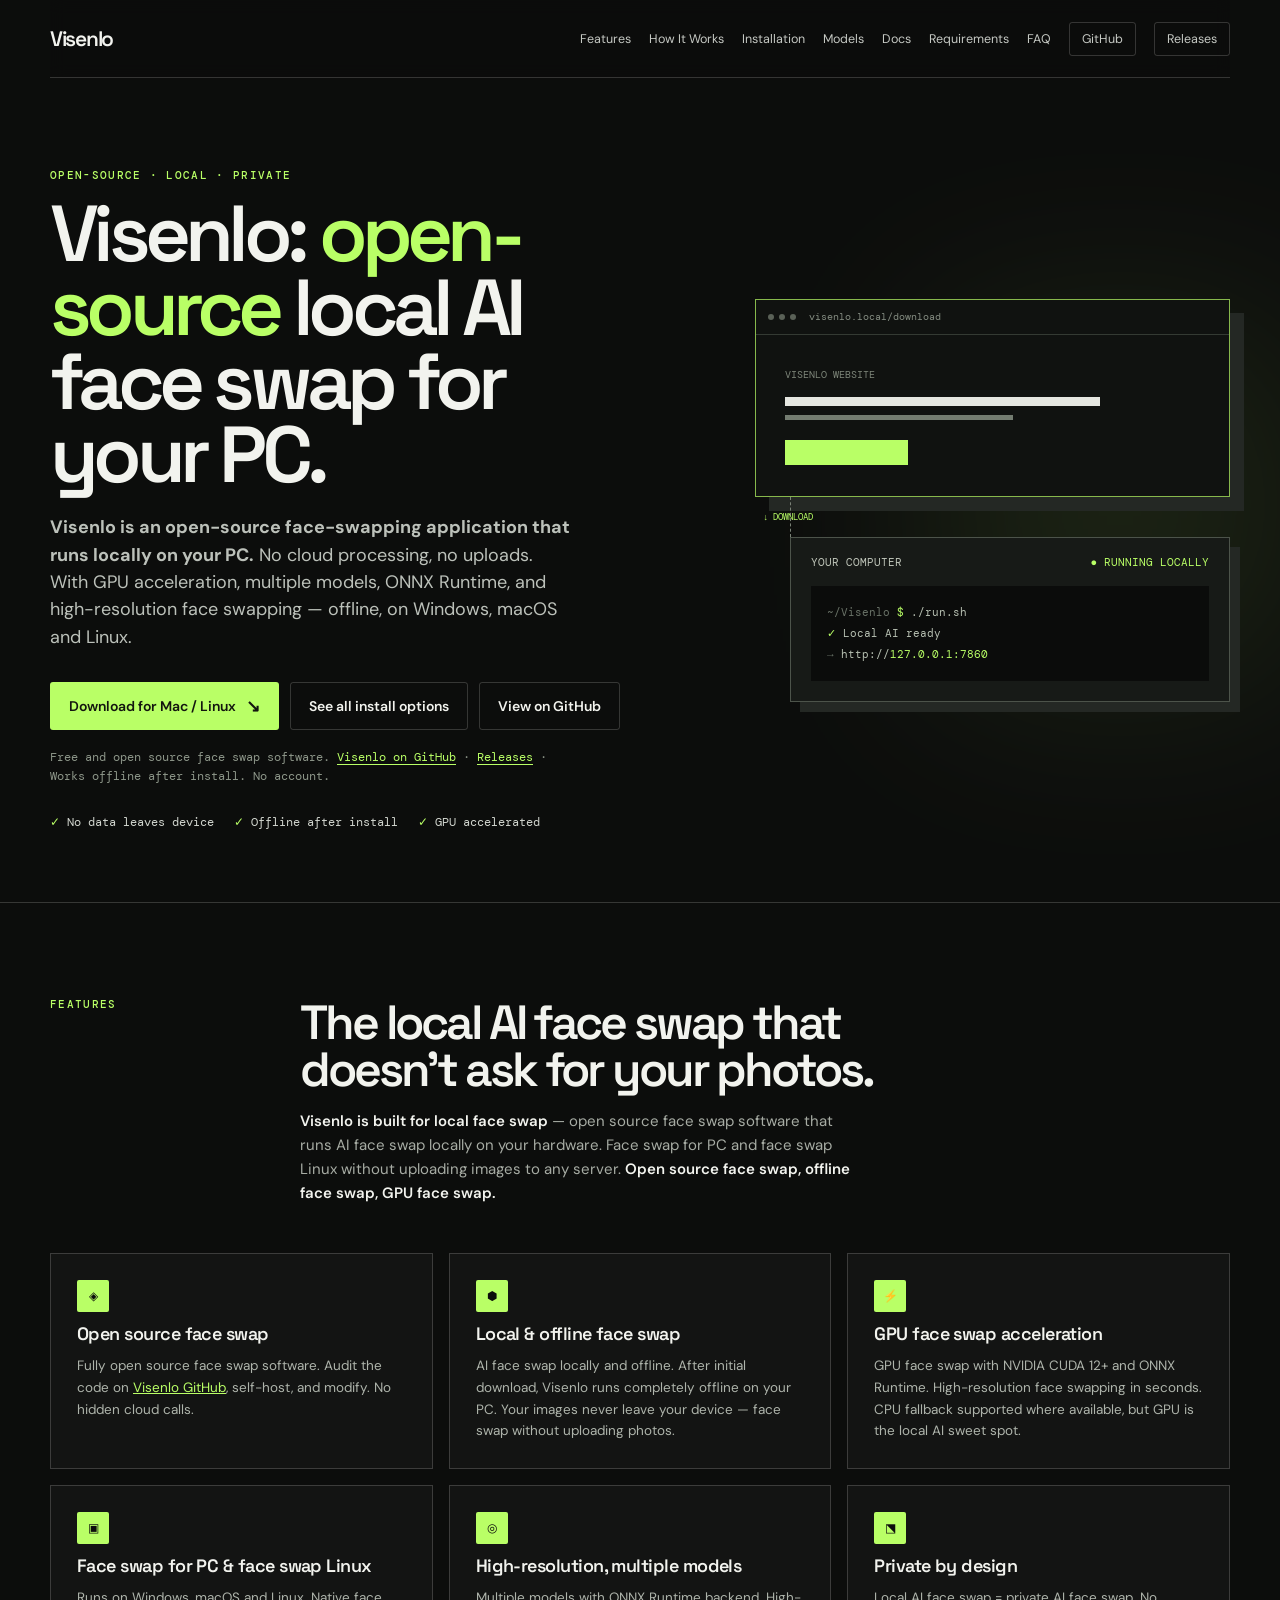
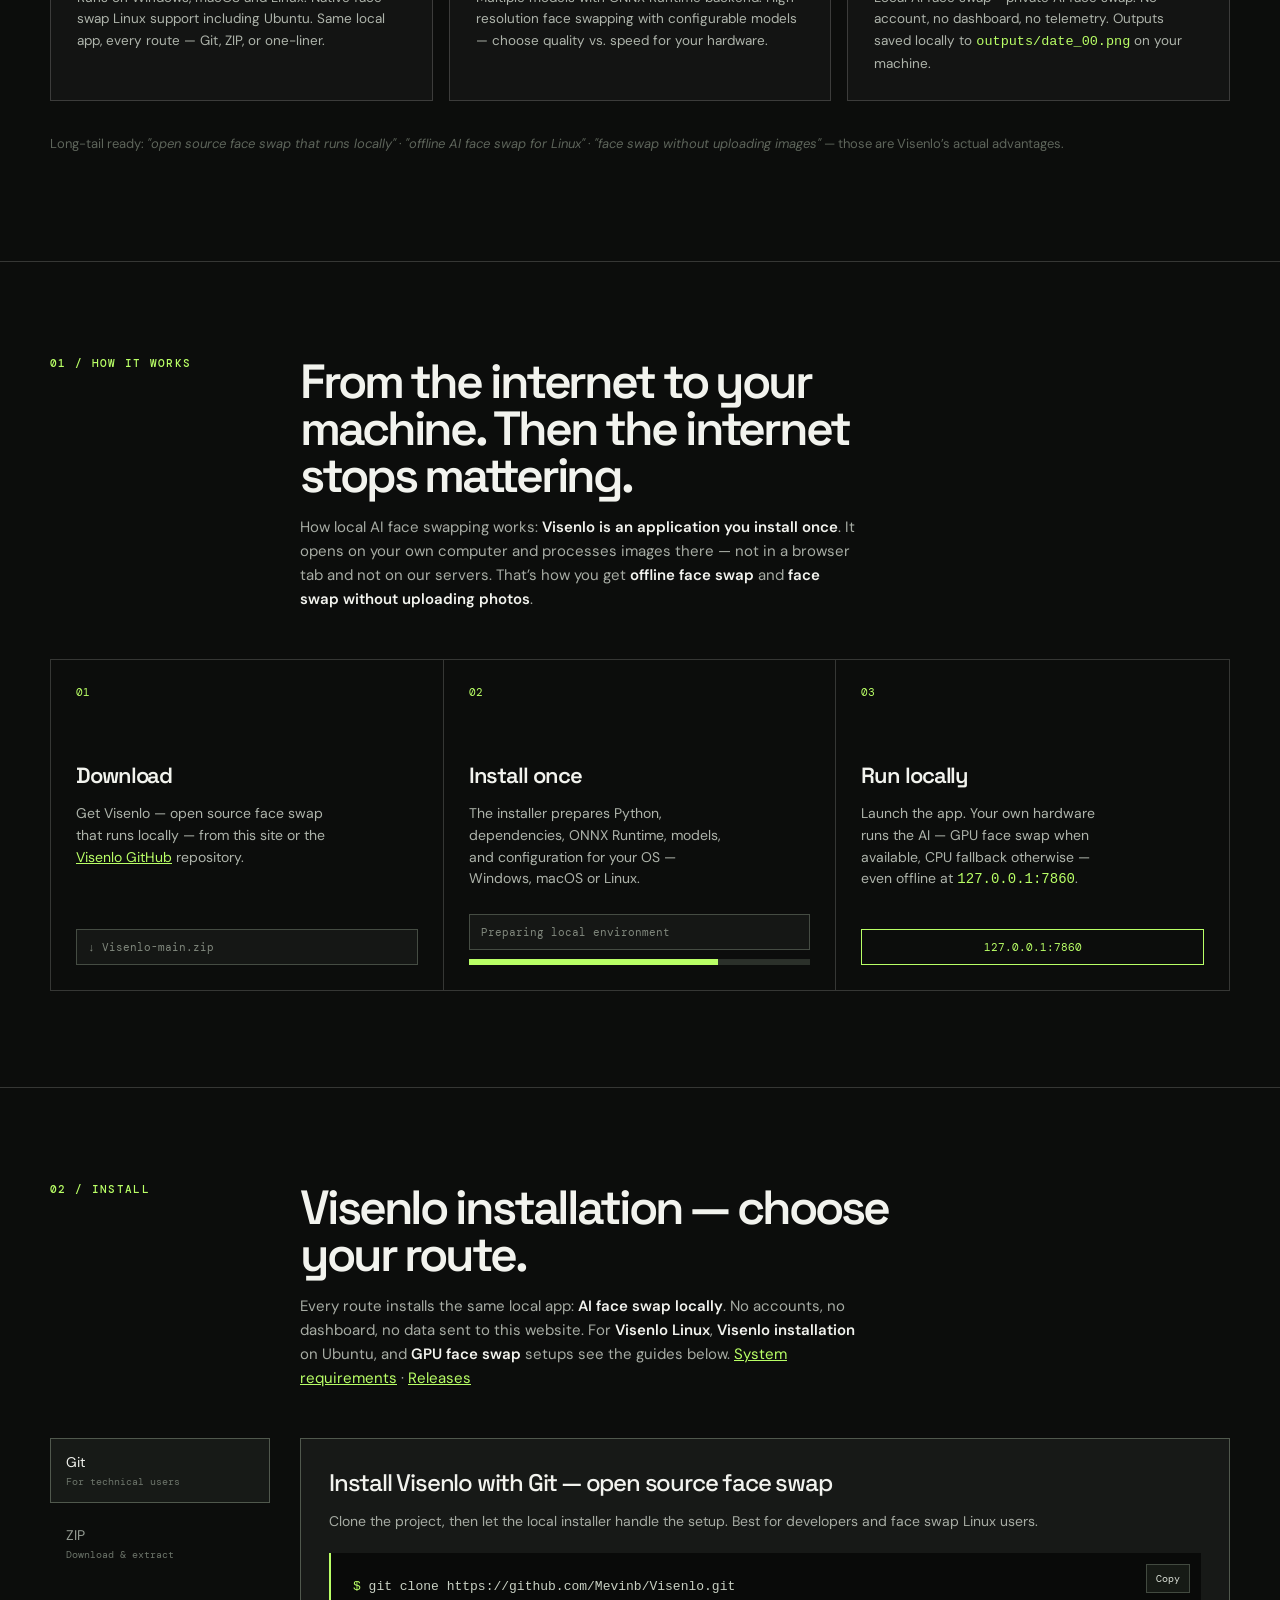
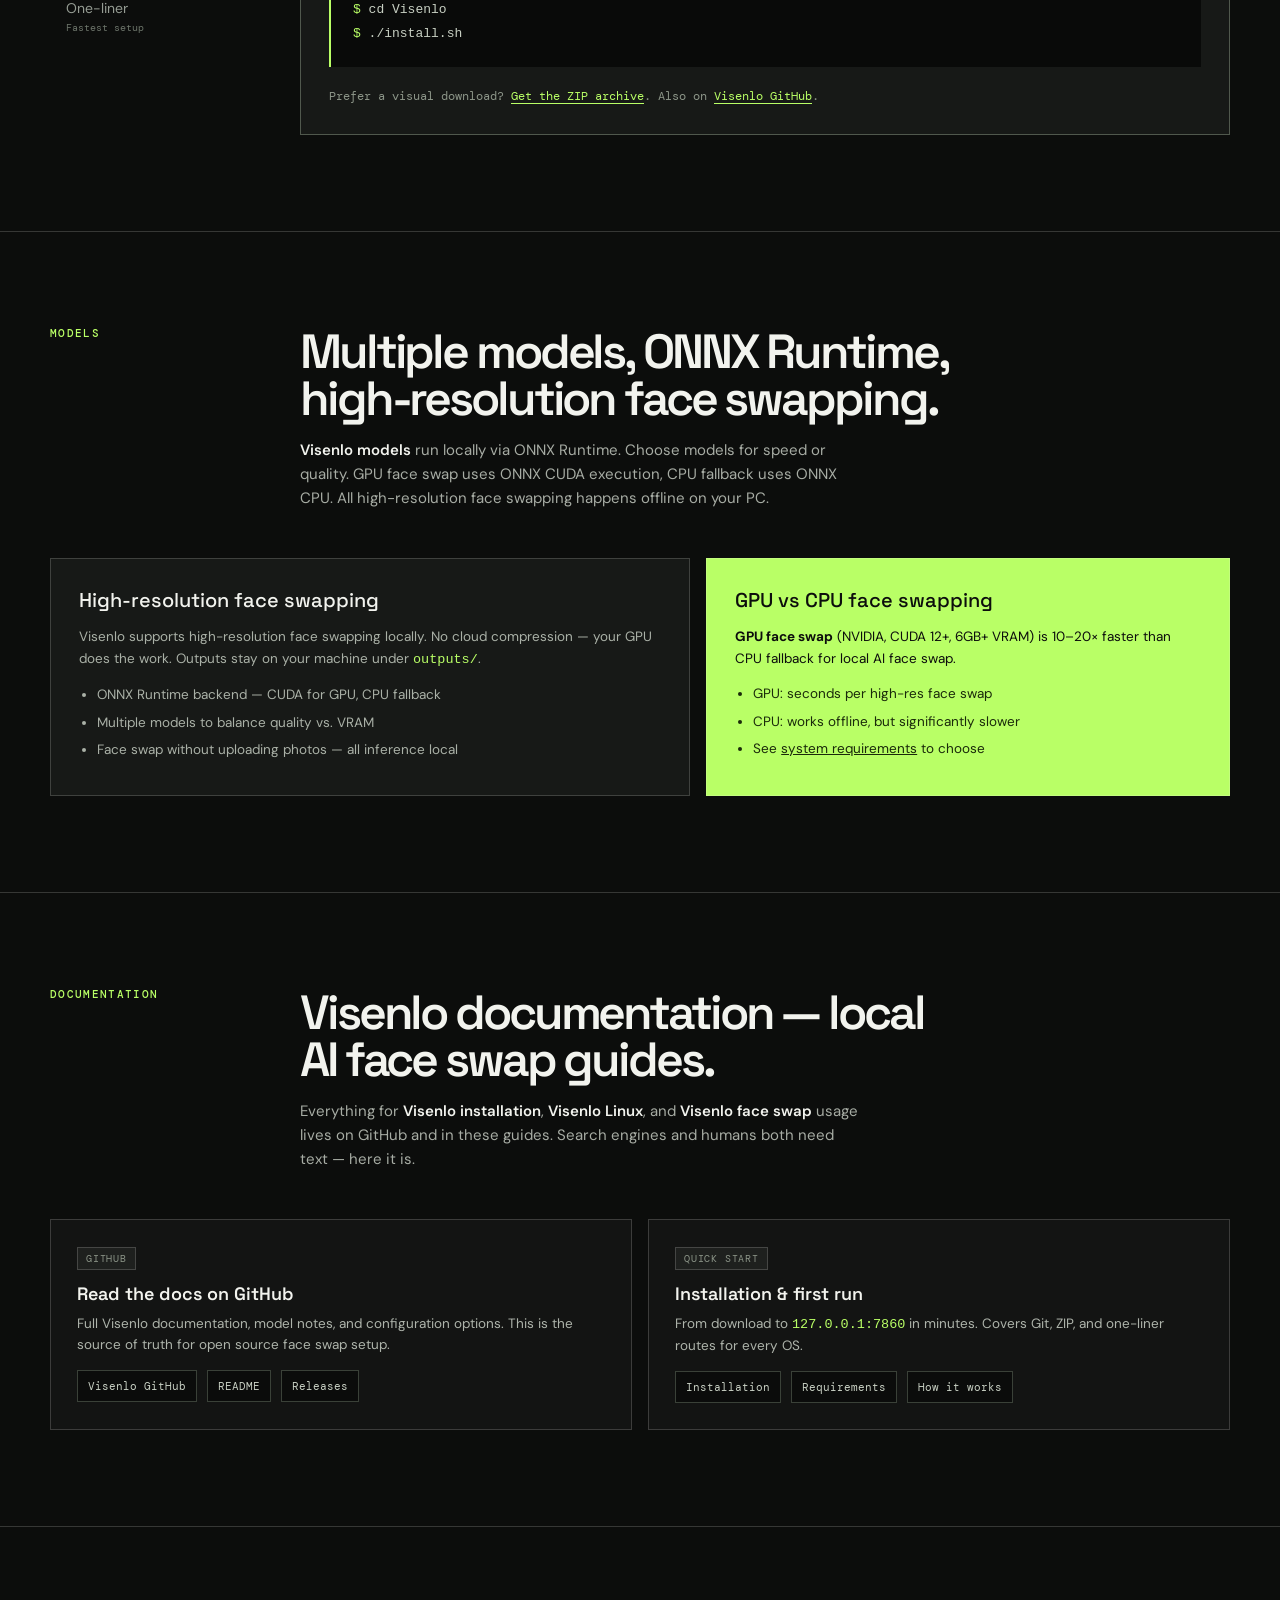
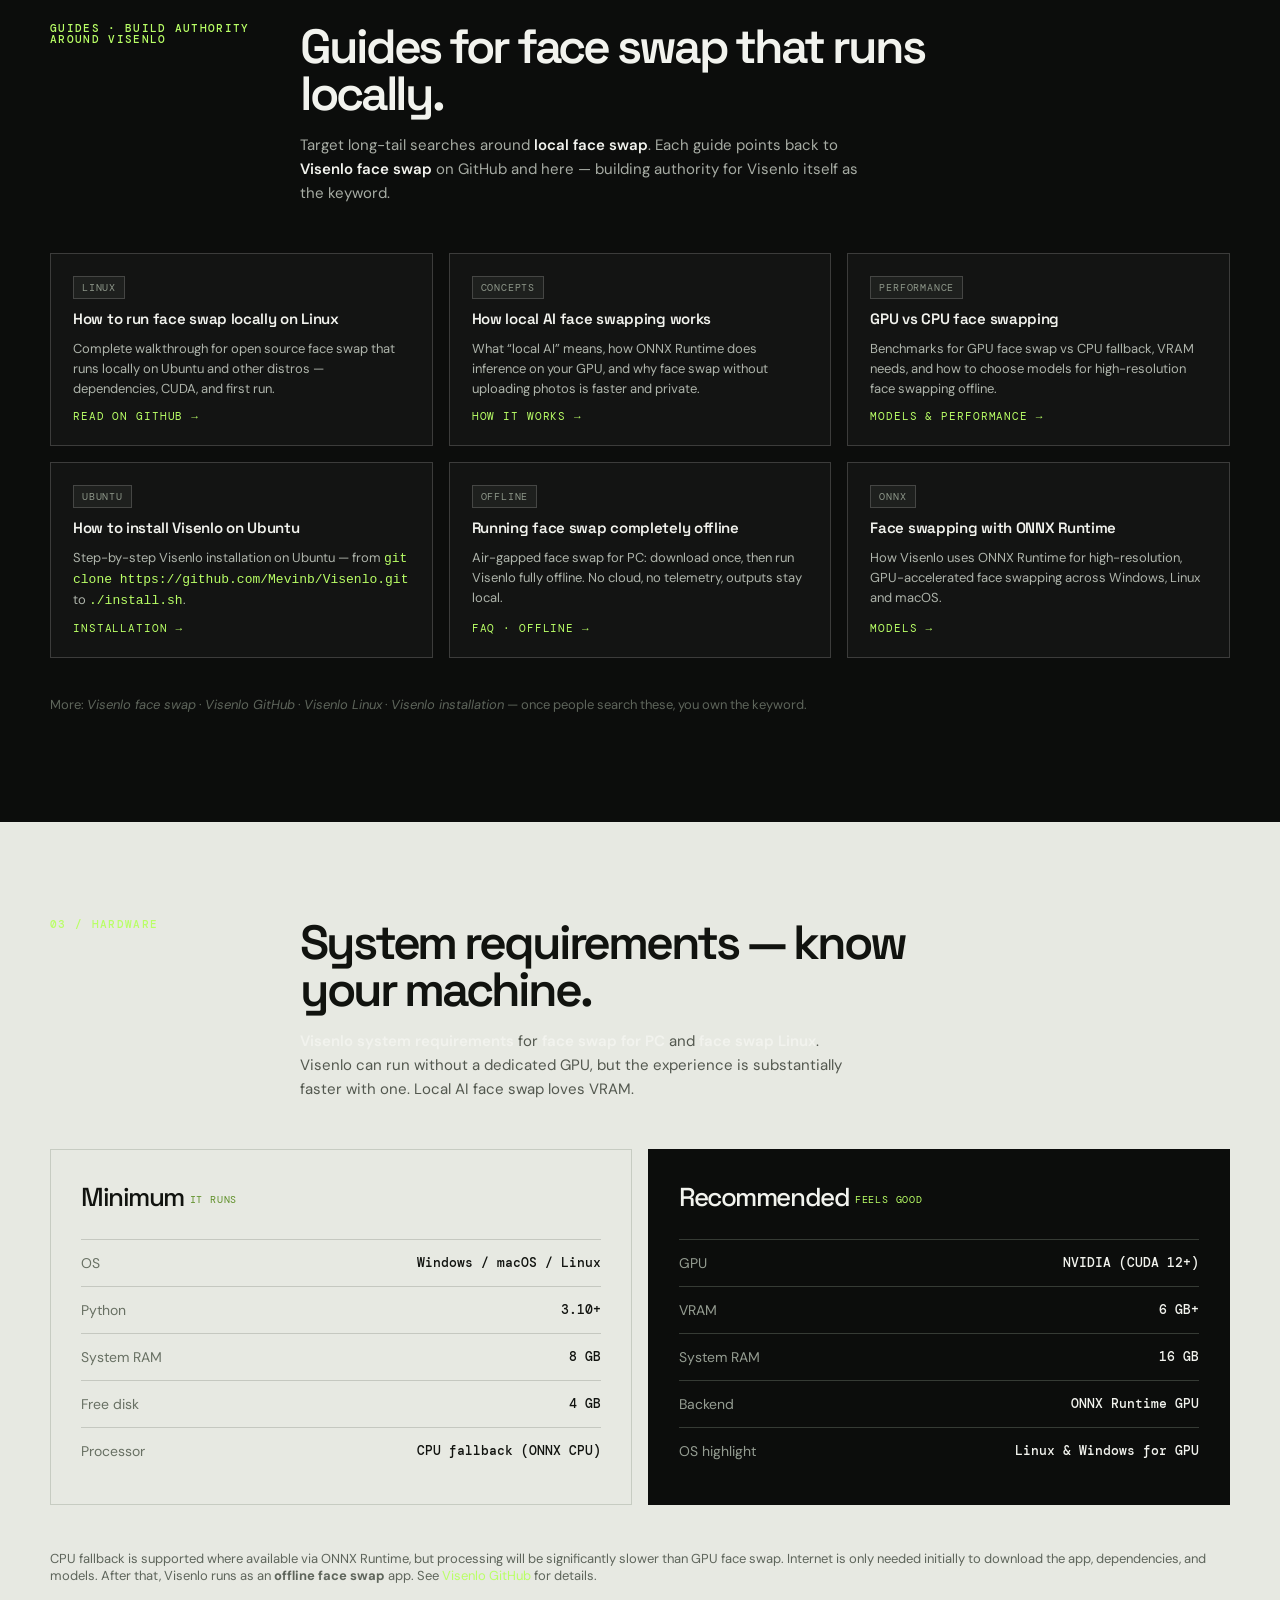
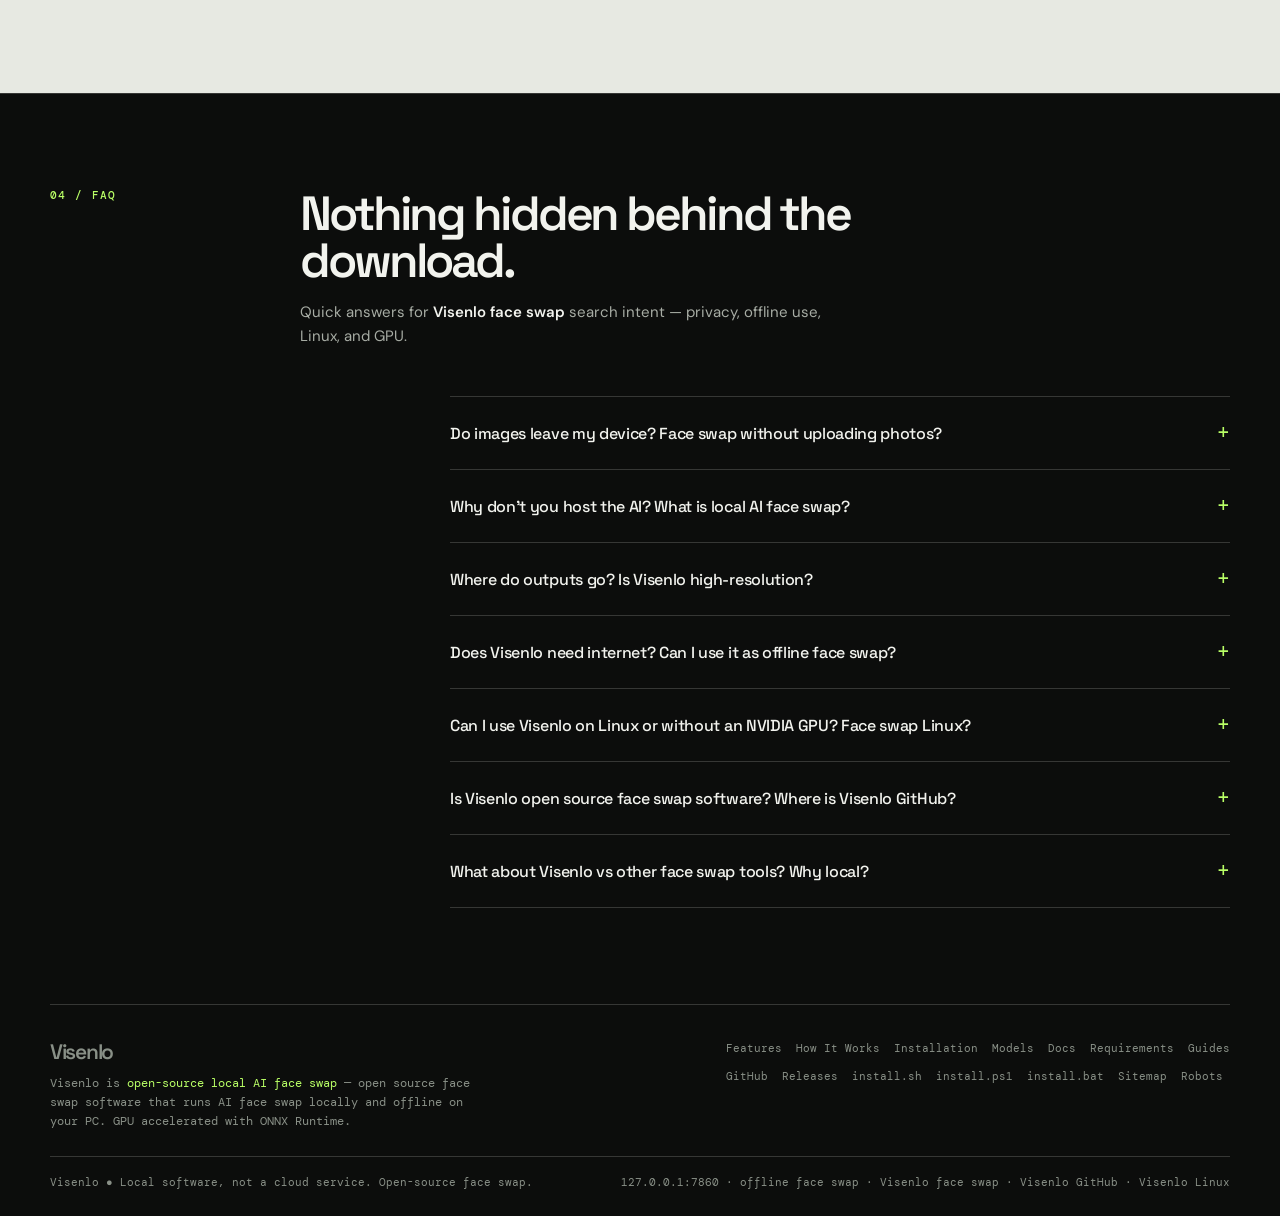
==== index.html @ 3c95e2d7 "rebrand: ReactorX to Visenlo (brand, repo URLs, canonical domain)" ====
<!doctype html>
<html lang="en">
  <head>
    <meta charset="UTF-8" />
    <meta name="viewport" content="width=device-width, initial-scale=1.0" />
    <title>Visenlo | Open-Source Local AI Face Swap</title>
    <meta name="description" content="Visenlo is an open-source face-swapping application that runs locally on your PC. No cloud processing, with GPU acceleration, multiple models, and high-resolution face swapping." />
    <meta name="keywords" content="Visenlo, open source face swap, local face swap, AI face swap locally, offline face swap, face swap for PC, face swap Linux, local AI face swap, open source face swap software, GPU face swap, face swap without uploading photos, Visenlo face swap, Visenlo GitHub, Visenlo Linux, Visenlo installation" />
    <meta name="author" content="Visenlo" />
    <meta name="robots" content="index, follow, max-image-preview:large" />
    <meta name="theme-color" content="#0c0d0c" />
    <meta name="google-site-verification" content="0732bed172a36bf8" />
    <link rel="canonical" href="https://visenlo-web.vercel.app/" />
    <!-- Open Graph -->
    <meta property="og:type" content="website" />
    <meta property="og:site_name" content="Visenlo" />
    <meta property="og:title" content="Visenlo | Open-Source Local AI Face Swap" />
    <meta property="og:description" content="Visenlo is an open-source face-swapping application that runs locally on your PC. No cloud processing, with GPU acceleration, multiple models, and high-resolution face swapping." />
    <meta property="og:url" content="https://visenlo-web.vercel.app/" />
    <meta property="og:image" content="https://visenlo-web.vercel.app/og-image.png" />
    <meta property="og:image:alt" content="Visenlo - Local AI face swap running on your device" />
    <meta property="og:locale" content="en_US" />
    <!-- Twitter -->
    <meta name="twitter:card" content="summary_large_image" />
    <meta name="twitter:title" content="Visenlo | Open-Source Local AI Face Swap" />
    <meta name="twitter:description" content="Open-source face swap that runs locally. No cloud, no uploads. GPU acceleration, offline, for PC and Linux." />
    <meta name="twitter:image" content="https://visenlo-web.vercel.app/og-image.png" />
    <link rel="preconnect" href="https://fonts.googleapis.com" />
    <link rel="preconnect" href="https://fonts.gstatic.com" crossorigin />
    <link href="https://fonts.googleapis.com/css2?family=DM+Mono:wght@400;500&family=DM+Sans:opsz,wght@9..40,400;9..40,500;9..40,600;9..40,700&family=Space+Grotesk:wght@400;500;600;700&display=swap" rel="stylesheet" />
    <style>
      :root { --ink:#0c0d0c; --paper:#f2f3ee; --lime:#b9ff66; --muted:#a7aca4; --line:rgba(242,243,238,.18); --panel:#171917; --mono:"DM Mono",monospace; --body:"DM Sans",sans-serif; --display:"Space Grotesk",sans-serif; }
      * { box-sizing:border-box; }
      html { scroll-behavior:smooth; }
      body { margin:0; background:var(--ink); color:var(--paper); font-family:var(--body); overflow-x:hidden; }
      a { color:inherit; text-decoration:none; }
      button { font:inherit; }
      .shell { width:min(1180px, calc(100% - 48px)); margin:auto; }
      .eyebrow { color:var(--lime); font:500 11px/1 var(--mono); letter-spacing:.12em; text-transform:uppercase; }
      .site-header { height:78px; display:flex; align-items:center; justify-content:space-between; border-bottom:1px solid var(--line); position:sticky; top:0; background:rgba(12,13,12,.92); backdrop-filter:blur(8px); z-index:10; }
      .brand { font:600 21px/1 var(--display); letter-spacing:-.06em; }
      nav { display:flex; gap:18px; color:#c5c9c3; font-size:12.5px; align-items:center; }
      nav a:hover { color:var(--lime); }
      nav .nav-github { padding:8px 12px; border:1px solid var(--line); border-radius:3px; }
      nav .nav-github:hover { border-color:var(--lime); }
      .hero { min-height:680px; position:relative; padding:92px 0 72px; display:grid; grid-template-columns:1.02fr .98fr; gap:50px; align-items:center; }
      .hero-copy { position:relative; z-index:1; }
      h1 { max-width:650px; margin:16px 0 22px; font:600 clamp(52px, 6.2vw, 85px)/.93 var(--display); letter-spacing:-.072em; }
      h1 em { color:var(--lime); font-style:normal; }
      .lede { max-width:520px; color:#bcc1ba; font-size:18px; line-height:1.52; }
      .cta-row { display:flex; flex-wrap:wrap; gap:11px; margin:31px 0 18px; }
      .button { min-height:48px; display:inline-flex; align-items:center; justify-content:center; gap:10px; padding:0 18px; border:1px solid transparent; border-radius:3px; cursor:pointer; font-size:14px; font-weight:600; transition:transform .18s, background .18s; }
      .button:hover { transform:translateY(-2px); }
      .button.primary { color:#13150f; background:var(--lime); }
      .button.ghost { color:var(--paper); border-color:var(--line); }
      .arrow { font-family:var(--mono); font-size:17px; }
      .hero-meta { max-width:520px; margin-top:14px; color:#8d9689; font:12px/1.6 var(--mono); }
      .hero-meta a { color:var(--lime); text-decoration:underline; text-underline-offset:3px; }
      .trust { display:flex; flex-wrap:wrap; gap:20px; color:#d2d6cf; font:12px var(--mono); margin-top:28px; }
      .trust span:before { content:"✓"; margin-right:7px; color:var(--lime); }
      .machine { position:relative; width:min(100%, 475px); margin-left:auto; }
      .machine:before { content:""; position:absolute; width:370px; height:370px; background:var(--lime); filter:blur(105px); opacity:.09; right:-75px; top:20px; }
      .browser-card { position:relative; border:1px solid rgba(185,255,102,.7); background:#101210; box-shadow:14px 14px 0 #242824; }
      .bar { display:flex; align-items:center; height:35px; padding:0 12px; border-bottom:1px solid #343a33; color:#858d82; font:10px var(--mono); }
      .dots { display:flex; gap:5px; margin-right:13px; } .dots i { width:6px; height:6px; border-radius:50%; background:#5a6157; }
      .web-body { padding:27px 29px 31px; }
      .web-label { font:10px var(--mono); color:#7d8579; } .mini-line { height:9px; margin-top:14px; width:76%; background:#e4e6e0; } .mini-line.thin { height:5px; width:55%; background:#737c70; margin-top:9px; } .mini-button { width:123px; height:25px; margin-top:20px; background:var(--lime); }
      .handoff { height:40px; margin-left:35px; border-left:1px dashed #7a8277; position:relative; } .handoff:after { content:"↓ DOWNLOAD"; position:absolute; top:14px; left:-28px; color:var(--lime); font:9px var(--mono); white-space:nowrap; }
      .local-card { position:relative; margin-left:35px; padding:17px 20px 20px; border:1px solid #4c534a; background:#171a17; box-shadow:10px 10px 0 #242824; } .local-top { display:flex; justify-content:space-between; color:#bfc5b9; font:11px var(--mono); } .status { color:var(--lime); } .terminal { margin-top:17px; padding:16px; background:#0b0c0b; color:#b7c0b2; font:11px/1.9 var(--mono); } .terminal strong { color:var(--lime); font-weight:400; } .terminal .fade { color:#697267; }
      .section { padding:96px 0; border-top:1px solid var(--line); }
      .section-head { display:grid; grid-template-columns:220px 1fr; gap:30px; margin-bottom:48px; }
      h2 { margin:0; max-width:650px; font:600 clamp(34px,4vw,48px)/.98 var(--display); letter-spacing:-.065em; } .section-note { margin:16px 0 0; max-width:560px; color:var(--muted); line-height:1.6; font-size:15px; }
      .section-note strong { color:var(--paper); font-weight:600; }
      .how-grid { display:grid; grid-template-columns:repeat(3,1fr); border:1px solid var(--line); }
      .step { min-height:330px; padding:25px; border-right:1px solid var(--line); position:relative; } .step:last-child { border:0; } .step-num { color:var(--lime); font:11px var(--mono); } .step h3 { margin:62px 0 10px; font:600 22px var(--display); letter-spacing:-.05em; } .step p { max-width:260px; color:#aeb4ab; font-size:14px; line-height:1.55; }
      .step-art { position:absolute; bottom:25px; left:25px; right:25px; font:11px var(--mono); color:#80887d; } .file { padding:10px 11px; border:1px solid #454c43; background:#151715; } .progress { margin-top:9px; height:6px; background:#2b302a; } .progress b { display:block; height:100%; width:73%; background:var(--lime); } .localhost { color:var(--lime); border:1px solid var(--lime); padding:10px; text-align:center; }
      /* Features */
      .features-grid { display:grid; grid-template-columns:repeat(3,1fr); gap:16px; }
      .feature-card { padding:26px; border:1px solid var(--line); background:#131413; }
      .feature-card h3 { margin:10px 0 10px; font:600 18px var(--display); letter-spacing:-.03em; }
      .feature-card p { margin:0; color:#aeb4ab; font-size:13.5px; line-height:1.6; }
      .feature-icon { width:32px; height:32px; display:grid; place-items:center; background:var(--lime); color:#0c0d0c; font:12px var(--mono); border-radius:2px; }
      /* Models */
      .models-grid { display:grid; grid-template-columns:1.1fr .9fr; gap:16px; }
      .model-card { padding:28px; border:1px solid var(--line); background:var(--panel); }
      .model-card h3 { margin:0 0 10px; font:500 20px var(--display); }
      .model-card p, .model-card li { color:#aab1a7; font-size:13.5px; line-height:1.6; }
      .model-card ul { padding-left:18px; margin:12px 0 0; }
      .model-card li { margin:6px 0; }
      .model-highlight { background:#b9ff66; color:#0c0d0c; }
      .model-highlight h3, .model-highlight p, .model-highlight li { color:#0c0d0c; }
      .model-highlight li { color:#1a2a0a; }
      /* Guides */
      .guides-grid { display:grid; grid-template-columns:repeat(3,1fr); gap:16px; }
      .guide-card { padding:22px; border:1px solid var(--line); background:#131413; display:flex; flex-direction:column; gap:10px; }
      .guide-card h3 { margin:0; font:600 15px var(--display); line-height:1.3; letter-spacing:-.02em; }
      .guide-card p { margin:0; color:#aeb4ab; font-size:13px; line-height:1.55; flex:1; }
      .guide-card a { color:var(--lime); font:11px var(--mono); text-transform:uppercase; letter-spacing:.08em; }
      .guide-card a:hover { text-decoration:underline; }
      .pill { display:inline-block; padding:4px 8px; background:#1e201e; border:1px solid var(--line); color:#8d9689; font:10px var(--mono); text-transform:uppercase; letter-spacing:.08em; width:fit-content; }
      /* Docs */
      .docs-grid { display:grid; grid-template-columns:1fr 1fr; gap:16px; }
      .docs-card { padding:26px; border:1px solid var(--line); background:#131413; }
      .docs-card h3 { margin:12px 0 8px; font:600 18px var(--display); }
      .docs-card p { color:#aeb4ab; font-size:13.5px; line-height:1.6; margin:0 0 14px; }
      .docs-links { display:flex; flex-wrap:wrap; gap:10px; }
      .docs-links a { padding:8px 10px; border:1px solid #3a4138; background:#0b0c0b; color:#c8d0c3; font:11px var(--mono); }
      .docs-links a:hover { border-color:var(--lime); color:var(--lime); }
      .install-layout { display:grid; grid-template-columns:220px 1fr; gap:30px; } .tab-list { display:flex; flex-direction:column; align-items:stretch; gap:8px; } .tab { padding:14px 15px; background:transparent; color:#959c93; border:1px solid transparent; cursor:pointer; text-align:left; font:14px var(--body); } .tab.active { color:var(--paper); border-color:#50584d; background:#171a17; } .tab small { display:block; margin-top:4px; color:#6d756b; font:10px var(--mono); }
      .install-panel { display:none; padding:28px; border:1px solid #50584d; background:var(--panel); } .install-panel.active { display:block; } .install-panel h3 { margin:0; font:500 24px var(--display); letter-spacing:-.05em; } .install-panel > p { color:var(--muted); font-size:14px; } .code { position:relative; margin-top:23px; padding:22px 70px 22px 22px; overflow:auto; background:#090a09; border-left:2px solid var(--lime); color:#c8d0c3; white-space:pre; font:13px/1.7 var(--mono); } .code .prompt { color:var(--lime); } .copy { position:absolute; top:11px; right:11px; padding:7px 9px; border:1px solid #424a40; color:#dce1d8; background:#161a15; cursor:pointer; font:10px var(--mono); } .copy:hover { border-color:var(--lime); color:var(--lime); } .copy.copied { color:#152013; background:var(--lime); }
      .install-footer { margin-top:20px; color:#8d9689; font:12px/1.6 var(--mono); } .install-footer a { color:var(--lime); text-decoration:underline; text-underline-offset:3px; }
      .requirements { background:#e7e9e2; color:#11130f; } .requirements .section-note { color:#53584f; } .req-grid { display:grid; grid-template-columns:1fr 1fr; gap:16px; } .req-card { padding:30px; border:1px solid #c7ccc2; } .req-card.recommended { background:var(--ink); color:var(--paper); border-color:var(--ink); } .req-card h3 { margin:0 0 25px; font:500 26px var(--display); letter-spacing:-.055em; } .req-card h3 b { color:#5f8f28; font:10px var(--mono); letter-spacing:.08em; vertical-align:middle; } .recommended h3 b { color:var(--lime); } .spec { display:flex; justify-content:space-between; gap:15px; padding:14px 0; border-top:1px solid rgba(32,37,29,.17); font-size:14px; } .recommended .spec { border-color:#363b35; } .spec span:first-child { color:#687063; } .recommended .spec span:first-child { color:#959d92; } .spec strong { text-align:right; font:500 13px var(--mono); } .cpu-note { grid-column:1/-1; padding:16px 0 0; color:#5e655b; font-size:13px; }
      .faq-wrap { max-width:780px; margin-left:auto; } .faq { border-top:1px solid var(--line); } .faq:last-child { border-bottom:1px solid var(--line); } details { padding:0; } summary { display:flex; justify-content:space-between; align-items:center; gap:25px; padding:22px 0; cursor:pointer; list-style:none; font:500 16px var(--display); letter-spacing:-.02em; } summary::-webkit-details-marker { display:none; } summary:after { content:"+"; color:var(--lime); font:21px var(--mono); } details[open] summary:after { content:"−"; } details p { max-width:640px; margin:0 0 22px; color:#aab1a7; font-size:14px; line-height:1.65; } details code { color:var(--lime); font:12px var(--mono); }
      footer { padding:36px 0; border-top:1px solid var(--line); display:grid; grid-template-columns:1fr auto; gap:24px; color:#899087; font:11px var(--mono); }
      .footer-links { display:flex; flex-wrap:wrap; gap:18px; }
      .footer-links a:hover { color:var(--lime); }
      .footer-bottom { grid-column:1/-1; padding-top:18px; border-top:1px solid var(--line); display:flex; justify-content:space-between; flex-wrap:wrap; gap:12px; }
      @media (max-width:900px) { nav{gap:12px; font-size:11.5px} .features-grid,.guides-grid{grid-template-columns:1fr 1fr} .models-grid,.docs-grid{grid-template-columns:1fr} }
      @media (max-width:760px) { .shell{width:min(100% - 32px,1180px)} nav{display:none}.hero{grid-template-columns:1fr;padding:56px 0 60px;gap:42px;min-height:0}.machine{margin:0;width:92%}h1{font-size:50px}.section{padding:64px 0}.section-head{grid-template-columns:1fr;gap:18px}.how-grid,.req-grid,.features-grid,.guides-grid{grid-template-columns:1fr}.step{min-height:230px;border-right:0;border-bottom:1px solid var(--line)}.step:last-child{border-bottom:0}.tab-list{flex-direction:row;overflow:auto}.tab{white-space:nowrap}.install-panel{padding:20px}.req-card{padding:23px}.cpu-note{grid-column:auto}.faq-wrap{margin:0}.trust{gap:12px}.site-header{height:65px}footer{grid-template-columns:1fr;}.footer-bottom{flex-direction:column}}
      @media (prefers-reduced-motion:reduce) { *,html{scroll-behavior:auto;transition:none!important} }
    </style>
    <!-- Structured Data -->
    <script type="application/ld+json">
    {
      "@context": "https://schema.org",
      "@graph": [
        {
          "@type": "WebSite",
          "@id": "https://visenlo-web.vercel.app/#website",
          "url": "https://visenlo-web.vercel.app/",
          "name": "Visenlo",
          "description": "Visenlo is an open-source face-swapping application that runs locally on your PC. No cloud processing, with GPU acceleration, multiple models, and high-resolution face swapping.",
          "publisher": { "@id": "https://visenlo-web.vercel.app/#organization" },
          "potentialAction": {
            "@type": "SearchAction",
            "target": "https://visenlo-web.vercel.app/?q={search_term_string}",
            "query-input": "required name=search_term_string"
          },
          "inLanguage": "en-US"
        },
        {
          "@type": "Organization",
          "@id": "https://visenlo-web.vercel.app/#organization",
          "name": "Visenlo",
          "url": "https://visenlo-web.vercel.app/",
          "logo": {
            "@type": "ImageObject",
            "url": "https://visenlo-web.vercel.app/og-image.png"
          },
          "sameAs": [
            "https://github.com/Mevinb/Visenlo",
            "https://github.com/Mevinb/visenlo-web"
          ]
        },
        {
          "@type": "SoftwareApplication",
          "@id": "https://visenlo-web.vercel.app/#software",
          "name": "Visenlo",
          "applicationCategory": "MultimediaApplication",
          "operatingSystem": "Windows, macOS, Linux",
          "description": "Open-source local AI face swap software that runs entirely on your PC. Offline face swapping with GPU acceleration, ONNX Runtime, and high-resolution models. No uploads, no cloud.",
          "url": "https://visenlo-web.vercel.app/",
          "downloadUrl": "https://github.com/Mevinb/Visenlo/archive/refs/heads/main.zip",
          "installUrl": "https://github.com/Mevinb/Visenlo",
          "codeRepository": "https://github.com/Mevinb/Visenlo",
          "programmingLanguage": "Python",
          "license": "https://github.com/Mevinb/Visenlo/blob/main/LICENSE",
          "releaseNotes": "https://github.com/Mevinb/Visenlo/releases",
          "offers": { "@type": "Offer", "price": "0", "priceCurrency": "USD" },
          "keywords": "Visenlo, open source face swap, local face swap, offline face swap, face swap for PC, face swap Linux, GPU face swap, ONNX face swap",
          "featureList": "Local face swapping, offline AI face swap, GPU acceleration, ONNX Runtime, high-resolution face swap, face swap without uploading photos"
        },
        {
          "@type": "BreadcrumbList",
          "itemListElement": [
            { "@type": "ListItem", "position": 1, "name": "Home", "item": "https://visenlo-web.vercel.app/#top" },
            { "@type": "ListItem", "position": 2, "name": "Features", "item": "https://visenlo-web.vercel.app/#features" },
            { "@type": "ListItem", "position": 3, "name": "How It Works", "item": "https://visenlo-web.vercel.app/#how" },
            { "@type": "ListItem", "position": 4, "name": "Installation", "item": "https://visenlo-web.vercel.app/#install" },
            { "@type": "ListItem", "position": 5, "name": "Models", "item": "https://visenlo-web.vercel.app/#models" },
            { "@type": "ListItem", "position": 6, "name": "Documentation", "item": "https://visenlo-web.vercel.app/#docs" },
            { "@type": "ListItem", "position": 7, "name": "System Requirements", "item": "https://visenlo-web.vercel.app/#requirements" }
          ]
        },
        {
          "@type": "FAQPage",
          "mainEntity": [
            {
              "@type": "Question",
              "name": "Do images leave my device?",
              "acceptedAnswer": { "@type": "Answer", "text": "No. Visenlo performs AI processing locally on your computer. This website does not receive your images. It is an offline face swap solution." }
            },
            {
              "@type": "Question",
              "name": "Can I use Visenlo offline?",
              "acceptedAnswer": { "@type": "Answer", "text": "Yes. After installation, Visenlo runs completely offline on your PC. No internet is needed for face swapping." }
            },
            {
              "@type": "Question",
              "name": "Does Visenlo work on Linux?",
              "acceptedAnswer": { "@type": "Answer", "text": "Yes. Visenlo supports Linux, Windows and macOS. There are specific guides for Ubuntu and other distributions." }
            },
            {
              "@type": "Question",
              "name": "Do I need a GPU?",
              "acceptedAnswer": { "@type": "Answer", "text": "Visenlo can run on CPU fallback, but a NVIDIA GPU with CUDA 12+ and 6GB+ VRAM is strongly recommended for high-resolution face swapping." }
            },
            {
              "@type": "Question",
              "name": "How is Visenlo different from cloud face swap services?",
              "acceptedAnswer": { "@type": "Answer", "text": "Visenlo is open source and runs locally, so you never upload photos to a server. It uses local models with ONNX Runtime and GPU acceleration." }
            }
          ]
        }
      ]
    }
    </script>
  </head>
  <body>
    <header class="shell site-header">
      <a class="brand" href="#top" aria-label="Visenlo Home">Visenlo</a>
      <nav aria-label="Primary navigation">
        <a href="#features">Features</a>
        <a href="#how">How It Works</a>
        <a href="#install">Installation</a>
        <a href="#models">Models</a>
        <a href="#docs">Docs</a>
        <a href="#requirements">Requirements</a>
        <a href="#faq">FAQ</a>
        <a class="nav-github" href="https://github.com/Mevinb/Visenlo" target="_blank" rel="noopener">GitHub</a>
        <a class="nav-github" href="https://github.com/Mevinb/Visenlo/releases" target="_blank" rel="noopener">Releases</a>
      </nav>
    </header>
    <main id="top">
      <!-- HERO -->
      <section class="shell hero" aria-labelledby="hero-title">
        <div class="hero-copy">
          <div class="eyebrow">Open-source · Local · Private</div>
          <h1 id="hero-title">Visenlo: <em>open-source</em> local AI face swap for your PC.</h1>
          <p class="lede"><strong>Visenlo is an open-source face-swapping application that runs locally on your PC.</strong> No cloud processing, no uploads. With GPU acceleration, multiple models, ONNX Runtime, and high-resolution face swapping — offline, on Windows, macOS and Linux.</p>
          <div class="cta-row">
            <a id="primary-download" class="button primary" href="https://raw.githubusercontent.com/Mevinb/Visenlo/main/install.sh" download>Download for Mac / Linux <span class="arrow">↘</span></a>
            <a class="button ghost" href="#install">See all install options</a>
            <a class="button ghost" href="https://github.com/Mevinb/Visenlo" target="_blank" rel="noopener">View on GitHub</a>
          </div>
          <p class="hero-meta">Free and open source face swap software. <a href="https://github.com/Mevinb/Visenlo">Visenlo on GitHub</a> · <a href="https://github.com/Mevinb/Visenlo/releases">Releases</a> · Works offline after install. No account.</p>
          <div class="trust"><span>No data leaves device</span><span>Offline after install</span><span>GPU accelerated</span></div>
        </div>
        <div class="machine" aria-label="Diagram showing the website transfers Visenlo to the user's computer">
          <div class="browser-card" role="img" aria-label="Visenlo website hands off to local PC"><div class="bar"><span class="dots"><i></i><i></i><i></i></span>visenlo.local/download</div><div class="web-body"><span class="web-label">VISENLO WEBSITE</span><div class="mini-line"></div><div class="mini-line thin"></div><div class="mini-button"></div></div></div>
          <div class="handoff"></div>
          <div class="local-card"><div class="local-top"><span>YOUR COMPUTER</span><span class="status">● RUNNING LOCALLY</span></div><div class="terminal" aria-label="Terminal shows local run"><span class="fade">~/Visenlo</span> <strong>$</strong> ./run.sh<br><strong>✓</strong> Local AI ready<br><span class="fade">→</span> http://<strong>127.0.0.1:7860</strong></div></div>
        </div>
      </section>

      <!-- FEATURES -->
      <section class="section" id="features" aria-labelledby="features-title">
        <div class="shell">
          <div class="section-head">
            <div class="eyebrow">Features</div>
            <div>
              <h2 id="features-title">The local AI face swap that doesn’t ask for your photos.</h2>
              <p class="section-note"><strong>Visenlo is built for local face swap</strong> — open source face swap software that runs AI face swap locally on your hardware. Face swap for PC and face swap Linux without uploading images to any server. <strong>Open source face swap, offline face swap, GPU face swap.</strong></p>
            </div>
          </div>
          <div class="features-grid">
            <article class="feature-card">
              <div class="feature-icon">◈</div>
              <h3>Open source face swap</h3>
              <p>Fully open source face swap software. Audit the code on <a href="https://github.com/Mevinb/Visenlo" style="color:var(--lime);text-decoration:underline">Visenlo GitHub</a>, self-host, and modify. No hidden cloud calls.</p>
            </article>
            <article class="feature-card">
              <div class="feature-icon">⬢</div>
              <h3>Local & offline face swap</h3>
              <p>AI face swap locally and offline. After initial download, Visenlo runs completely offline on your PC. Your images never leave your device — face swap without uploading photos.</p>
            </article>
            <article class="feature-card">
              <div class="feature-icon">⚡</div>
              <h3>GPU face swap acceleration</h3>
              <p>GPU face swap with NVIDIA CUDA 12+ and ONNX Runtime. High-resolution face swapping in seconds. CPU fallback supported where available, but GPU is the local AI sweet spot.</p>
            </article>
            <article class="feature-card">
              <div class="feature-icon">▣</div>
              <h3>Face swap for PC &amp; face swap Linux</h3>
              <p>Runs on Windows, macOS and Linux. Native face swap Linux support including Ubuntu. Same local app, every route — Git, ZIP, or one-liner.</p>
            </article>
            <article class="feature-card">
              <div class="feature-icon">◎</div>
              <h3>High-resolution, multiple models</h3>
              <p>Multiple models with ONNX Runtime backend. High-resolution face swapping with configurable models — choose quality vs. speed for your hardware.</p>
            </article>
            <article class="feature-card">
              <div class="feature-icon">⬔</div>
              <h3>Private by design</h3>
              <p>Local AI face swap = private AI face swap. No account, no dashboard, no telemetry. Outputs saved locally to <code style="color:var(--lime)">outputs/date_00.png</code> on your machine.</p>
            </article>
          </div>
          <p class="cpu-note" style="margin-top:18px">Long-tail ready: <em>"open source face swap that runs locally"</em> · <em>"offline AI face swap for Linux"</em> · <em>"face swap without uploading images"</em> — those are Visenlo’s actual advantages.</p>
        </div>
      </section>

      <!-- HOW IT WORKS -->
      <section class="section" id="how" aria-labelledby="how-title">
        <div class="shell">
          <div class="section-head">
            <div class="eyebrow">01 / How it works</div>
            <div>
              <h2 id="how-title">From the internet to your machine. Then the internet stops mattering.</h2>
              <p class="section-note">How local AI face swapping works: <strong>Visenlo is an application you install once</strong>. It opens on your own computer and processes images there — not in a browser tab and not on our servers. That’s how you get <strong>offline face swap</strong> and <strong>face swap without uploading photos</strong>.</p>
            </div>
          </div>
          <div class="how-grid">
            <article class="step">
              <div class="step-num">01</div>
              <h3>Download</h3>
              <p>Get Visenlo — open source face swap that runs locally — from this site or the <a href="https://github.com/Mevinb/Visenlo" style="color:var(--lime);text-decoration:underline">Visenlo GitHub</a> repository.</p>
              <div class="step-art"><div class="file">↓ Visenlo-main.zip</div></div>
            </article>
            <article class="step">
              <div class="step-num">02</div>
              <h3>Install once</h3>
              <p>The installer prepares Python, dependencies, ONNX Runtime, models, and configuration for your OS — Windows, macOS or Linux.</p>
              <div class="step-art"><div class="file">Preparing local environment</div><div class="progress"><b></b></div></div>
            </article>
            <article class="step">
              <div class="step-num">03</div>
              <h3>Run locally</h3>
              <p>Launch the app. Your own hardware runs the AI — GPU face swap when available, CPU fallback otherwise — even offline at <code style="color:var(--lime)">127.0.0.1:7860</code>.</p>
              <div class="step-art"><div class="localhost">127.0.0.1:7860</div></div>
            </article>
          </div>
        </div>
      </section>

      <!-- INSTALL -->
      <section class="section" id="install" aria-labelledby="install-title">
        <div class="shell">
          <div class="section-head">
            <div class="eyebrow">02 / Install</div>
            <div>
              <h2 id="install-title">Visenlo installation — choose your route.</h2>
              <p class="section-note">Every route installs the same local app: <strong>AI face swap locally</strong>. No accounts, no dashboard, no data sent to this website. For <strong>Visenlo Linux</strong>, <strong>Visenlo installation</strong> on Ubuntu, and <strong>GPU face swap</strong> setups see the guides below. <a href="#requirements" style="color:var(--lime);text-decoration:underline">System requirements</a> · <a href="https://github.com/Mevinb/Visenlo/releases" style="color:var(--lime);text-decoration:underline">Releases</a></p>
            </div>
          </div>
          <div class="install-layout">
            <div class="tab-list" role="tablist" aria-label="Installation methods">
              <button class="tab active" role="tab" aria-selected="true" aria-controls="git-panel" id="git-tab" data-panel="git-panel">Git<small>For technical users</small></button>
              <button class="tab" role="tab" aria-selected="false" aria-controls="zip-panel" id="zip-tab" data-panel="zip-panel">ZIP<small>Download & extract</small></button>
              <button class="tab" role="tab" aria-selected="false" aria-controls="one-panel" id="one-tab" data-panel="one-panel">One-liner<small>Fastest setup</small></button>
            </div>
            <div>
              <div class="install-panel active" id="git-panel" role="tabpanel" aria-labelledby="git-tab">
                <h3>Install Visenlo with Git — open source face swap</h3>
                <p>Clone the project, then let the local installer handle the setup. Best for developers and face swap Linux users.</p>
                <pre class="code"><code><span class="prompt">$</span> git clone https://github.com/Mevinb/Visenlo.git
<span class="prompt">$</span> cd Visenlo
<span class="prompt">$</span> ./install.sh</code><button class="copy" data-copy="git clone https://github.com/Mevinb/Visenlo.git
cd Visenlo
./install.sh">Copy</button></pre>
                <div class="install-footer">Prefer a visual download? <a href="https://github.com/Mevinb/Visenlo/archive/refs/heads/main.zip">Get the ZIP archive</a>. Also on <a href="https://github.com/Mevinb/Visenlo">Visenlo GitHub</a>.</div>
              </div>
              <div class="install-panel" id="zip-panel" role="tabpanel" aria-labelledby="zip-tab">
                <h3>Install Visenlo from a ZIP — offline face swap</h3>
                <p>Download the archive, extract it, then run the installer inside the folder. Ideal for offline face swap and face swap for PC without Git.</p>
                <pre class="code"><code><span class="prompt">Windows &gt;</span> install.bat
<span class="prompt">macOS/Linux $</span> ./install.sh</code><button class="copy" data-copy="Windows: install.bat
macOS/Linux: ./install.sh">Copy</button></pre>
                <div class="install-footer"><a href="https://github.com/Mevinb/Visenlo/archive/refs/heads/main.zip">Download Visenlo-main.zip</a> and extract it anywhere you have space. See <a href="https://github.com/Mevinb/Visenlo/releases">Releases</a> for versions.</div>
              </div>
              <div class="install-panel" id="one-panel" role="tabpanel" aria-labelledby="one-tab">
                <h3>One command, local install — AI face swap locally</h3>
                <p>For people who prefer the shortest path to local AI face swap. Review the script before running it. Works for face swap Linux and macOS.</p>
                <pre class="code"><code><span class="prompt">macOS/Linux $</span> curl -fsSL https://raw.githubusercontent.com/Mevinb/Visenlo/main/install.sh | bash
<span class="prompt">PowerShell &gt;</span> irm https://raw.githubusercontent.com/Mevinb/Visenlo/main/install.ps1 | iex</code><button class="copy" data-copy="curl -fsSL https://raw.githubusercontent.com/Mevinb/Visenlo/main/install.sh | bash
irm https://raw.githubusercontent.com/Mevinb/Visenlo/main/install.ps1 | iex">Copy</button></pre>
                <div class="install-footer">Scripts are public and configurable. <a href="https://raw.githubusercontent.com/Mevinb/Visenlo/main/install.sh">View install.sh</a> · <a href="https://raw.githubusercontent.com/Mevinb/Visenlo/main/install.ps1">View install.ps1</a> · <a href="https://raw.githubusercontent.com/Mevinb/Visenlo/main/install.bat">View install.bat</a> · <a href="https://github.com/Mevinb/Visenlo">Visenlo GitHub</a></div>
              </div>
            </div>
          </div>
        </div>
      </section>

      <!-- MODELS -->
      <section class="section" id="models" aria-labelledby="models-title">
        <div class="shell">
          <div class="section-head">
            <div class="eyebrow">Models</div>
            <div>
              <h2 id="models-title">Multiple models, ONNX Runtime, high-resolution face swapping.</h2>
              <p class="section-note"><strong>Visenlo models</strong> run locally via ONNX Runtime. Choose models for speed or quality. GPU face swap uses ONNX CUDA execution, CPU fallback uses ONNX CPU. All high-resolution face swapping happens offline on your PC.</p>
            </div>
          </div>
          <div class="models-grid">
            <article class="model-card">
              <h3>High-resolution face swapping</h3>
              <p>Visenlo supports high-resolution face swapping locally. No cloud compression — your GPU does the work. Outputs stay on your machine under <code style="color:var(--lime)">outputs/</code>.</p>
              <ul>
                <li>ONNX Runtime backend — CUDA for GPU, CPU fallback</li>
                <li>Multiple models to balance quality vs. VRAM</li>
                <li>Face swap without uploading photos — all inference local</li>
              </ul>
            </article>
            <article class="model-card model-highlight">
              <h3>GPU vs CPU face swapping</h3>
              <p><strong>GPU face swap</strong> (NVIDIA, CUDA 12+, 6GB+ VRAM) is 10–20× faster than CPU fallback for local AI face swap.</p>
              <ul>
                <li>GPU: seconds per high-res face swap</li>
                <li>CPU: works offline, but significantly slower</li>
                <li>See <a href="#requirements" style="text-decoration:underline">system requirements</a> to choose</li>
              </ul>
            </article>
          </div>
        </div>
      </section>

      <!-- DOCUMENTATION -->
      <section class="section" id="docs" aria-labelledby="docs-title">
        <div class="shell">
          <div class="section-head">
            <div class="eyebrow">Documentation</div>
            <div>
              <h2 id="docs-title">Visenlo documentation — local AI face swap guides.</h2>
              <p class="section-note">Everything for <strong>Visenlo installation</strong>, <strong>Visenlo Linux</strong>, and <strong>Visenlo face swap</strong> usage lives on GitHub and in these guides. Search engines and humans both need text — here it is.</p>
            </div>
          </div>
          <div class="docs-grid">
            <article class="docs-card">
              <div class="pill">Github</div>
              <h3>Read the docs on GitHub</h3>
              <p>Full Visenlo documentation, model notes, and configuration options. This is the source of truth for open source face swap setup.</p>
              <div class="docs-links">
                <a href="https://github.com/Mevinb/Visenlo" target="_blank" rel="noopener">Visenlo GitHub</a>
                <a href="https://github.com/Mevinb/Visenlo#readme" target="_blank" rel="noopener">README</a>
                <a href="https://github.com/Mevinb/Visenlo/releases" target="_blank" rel="noopener">Releases</a>
              </div>
            </article>
            <article class="docs-card">
              <div class="pill">Quick start</div>
              <h3>Installation &amp; first run</h3>
              <p>From download to <code style="color:var(--lime)">127.0.0.1:7860</code> in minutes. Covers Git, ZIP, and one-liner routes for every OS.</p>
              <div class="docs-links">
                <a href="#install">Installation</a>
                <a href="#requirements">Requirements</a>
                <a href="#how">How it works</a>
              </div>
            </article>
          </div>
        </div>
      </section>

      <!-- GUIDES (BLOG) -->
      <section class="section" id="guides" aria-labelledby="guides-title">
        <div class="shell">
          <div class="section-head">
            <div class="eyebrow">Guides · Build authority around Visenlo</div>
            <div>
              <h2 id="guides-title">Guides for face swap that runs locally.</h2>
              <p class="section-note">Target long-tail searches around <strong>local face swap</strong>. Each guide points back to <strong>Visenlo face swap</strong> on GitHub and here — building authority for Visenlo itself as the keyword.</p>
            </div>
          </div>
          <div class="guides-grid">
            <article class="guide-card">
              <div class="pill">Linux</div>
              <h3>How to run face swap locally on Linux</h3>
              <p>Complete walkthrough for open source face swap that runs locally on Ubuntu and other distros — dependencies, CUDA, and first run.</p>
              <a href="https://github.com/Mevinb/Visenlo" target="_blank" rel="noopener">Read on GitHub →</a>
            </article>
            <article class="guide-card">
              <div class="pill">Concepts</div>
              <h3>How local AI face swapping works</h3>
              <p>What “local AI” means, how ONNX Runtime does inference on your GPU, and why face swap without uploading photos is faster and private.</p>
              <a href="#how">How it works →</a>
            </article>
            <article class="guide-card">
              <div class="pill">Performance</div>
              <h3>GPU vs CPU face swapping</h3>
              <p>Benchmarks for GPU face swap vs CPU fallback, VRAM needs, and how to choose models for high-resolution face swapping offline.</p>
              <a href="#models">Models &amp; performance →</a>
            </article>
            <article class="guide-card">
              <div class="pill">Ubuntu</div>
              <h3>How to install Visenlo on Ubuntu</h3>
              <p>Step-by-step Visenlo installation on Ubuntu — from <code style="color:var(--lime)">git clone https://github.com/Mevinb/Visenlo.git</code> to <code style="color:var(--lime)">./install.sh</code>.</p>
              <a href="#install">Installation →</a>
            </article>
            <article class="guide-card">
              <div class="pill">Offline</div>
              <h3>Running face swap completely offline</h3>
              <p>Air-gapped face swap for PC: download once, then run Visenlo fully offline. No cloud, no telemetry, outputs stay local.</p>
              <a href="#faq">FAQ · offline →</a>
            </article>
            <article class="guide-card">
              <div class="pill">ONNX</div>
              <h3>Face swapping with ONNX Runtime</h3>
              <p>How Visenlo uses ONNX Runtime for high-resolution, GPU-accelerated face swapping across Windows, Linux and macOS.</p>
              <a href="#models">Models →</a>
            </article>
          </div>
          <p class="cpu-note" style="margin-top:22px">More: <em>Visenlo face swap</em> · <em>Visenlo GitHub</em> · <em>Visenlo Linux</em> · <em>Visenlo installation</em> — once people search these, you own the keyword.</p>
        </div>
      </section>

      <section class="section requirements" id="requirements" aria-labelledby="requirements-title">
        <div class="shell">
          <div class="section-head">
            <div class="eyebrow">03 / Hardware</div>
            <div>
              <h2 id="requirements-title">System requirements — know your machine.</h2>
              <p class="section-note"><strong>Visenlo system requirements</strong> for <strong>face swap for PC</strong> and <strong>face swap Linux</strong>. Visenlo can run without a dedicated GPU, but the experience is substantially faster with one. Local AI face swap loves VRAM.</p>
            </div>
          </div>
          <div class="req-grid">
            <article class="req-card">
              <h3>Minimum <b>IT RUNS</b></h3>
              <div class="spec"><span>OS</span><strong>Windows / macOS / Linux</strong></div>
              <div class="spec"><span>Python</span><strong>3.10+</strong></div>
              <div class="spec"><span>System RAM</span><strong>8 GB</strong></div>
              <div class="spec"><span>Free disk</span><strong>4 GB</strong></div>
              <div class="spec"><span>Processor</span><strong>CPU fallback (ONNX CPU)</strong></div>
            </article>
            <article class="req-card recommended">
              <h3>Recommended <b>FEELS GOOD</b></h3>
              <div class="spec"><span>GPU</span><strong>NVIDIA (CUDA 12+)</strong></div>
              <div class="spec"><span>VRAM</span><strong>6 GB+</strong></div>
              <div class="spec"><span>System RAM</span><strong>16 GB</strong></div>
              <div class="spec"><span>Backend</span><strong>ONNX Runtime GPU</strong></div>
              <div class="spec"><span>OS highlight</span><strong>Linux &amp; Windows for GPU</strong></div>
            </article>
            <p class="cpu-note">CPU fallback is supported where available via ONNX Runtime, but processing will be significantly slower than GPU face swap. Internet is only needed initially to download the app, dependencies, and models. After that, Visenlo runs as an <strong>offline face swap</strong> app. See <a href="https://github.com/Mevinb/Visenlo" style="color:var(--lime)">Visenlo GitHub</a> for details.</p>
          </div>
        </div>
      </section>

      <section class="section" id="faq" aria-labelledby="faq-title">
        <div class="shell">
          <div class="section-head">
            <div class="eyebrow">04 / FAQ</div>
            <div>
              <h2 id="faq-title">Nothing hidden behind the download.</h2>
              <p class="section-note">Quick answers for <strong>Visenlo face swap</strong> search intent — privacy, offline use, Linux, and GPU.</p>
            </div>
          </div>
          <div class="faq-wrap">
            <div class="faq">
              <details>
                <summary>Do images leave my device? Face swap without uploading photos?</summary>
                <p>No. Visenlo is a <strong>local face swap</strong> and <strong>offline face swap</strong> tool. It performs AI processing locally on your computer with ONNX Runtime. This website does not receive your images — that’s the whole point of <strong>face swap without uploading photos</strong>.</p>
              </details>
            </div>
            <div class="faq">
              <details>
                <summary>Why don’t you host the AI? What is local AI face swap?</summary>
                <p>Hosting heavy AI inference needs costly GPU infrastructure and adds privacy tradeoffs. <strong>Local AI face swap</strong> means your GPU does the work. Visenlo is designed to run where your files already live — <strong>AI face swap locally</strong>, even offline.</p>
              </details>
            </div>
            <div class="faq">
              <details>
                <summary>Where do outputs go? Is Visenlo high-resolution?</summary>
                <p>By default, outputs are saved locally to <code>outputs/date_00.png</code> on your PC. Visenlo supports <strong>high-resolution face swapping</strong> with multiple models — choose quality vs. speed.</p>
              </details>
            </div>
            <div class="faq">
              <details>
                <summary>Does Visenlo need internet? Can I use it as offline face swap?</summary>
                <p>Installation needs internet to fetch software, dependencies, and models. Once installed, <strong>Visenlo runs as offline face swap</strong> — fully local, no cloud. See <a href="#guides" style="color:var(--lime)">Running face swap completely offline</a>.</p>
              </details>
            </div>
            <div class="faq">
              <details>
                <summary>Can I use Visenlo on Linux or without an NVIDIA GPU? Face swap Linux?</summary>
                <p>Yes — <strong>face swap Linux</strong> is first-class. Visenlo works on Linux, Windows and macOS. Where supported, CPU fallback via ONNX CPU works, but expect slower processing than a supported NVIDIA GPU setup with CUDA 12+ . See <a href="#guides" style="color:var(--lime)">How to install Visenlo on Ubuntu</a> and <a href="#guides" style="color:var(--lime)">GPU vs CPU face swapping</a>.</p>
              </details>
            </div>
            <div class="faq">
              <details>
                <summary>Is Visenlo open source face swap software? Where is Visenlo GitHub?</summary>
                <p>Yes — <strong>Visenlo is open source face swap software</strong> at <a href="https://github.com/Mevinb/Visenlo" style="color:var(--lime)">github.com/Mevinb/Visenlo</a>. Star the repo, read docs, check <a href="https://github.com/Mevinb/Visenlo/releases" style="color:var(--lime)">Releases</a> for Visenlo installation updates.</p>
              </details>
            </div>
            <div class="faq">
              <details>
                <summary>What about Visenlo vs other face swap tools? Why local?</summary>
                <p>Unlike cloud face swaps, <strong>Visenlo local AI face swap</strong> gives you privacy (no uploads), no per-generation cost, offline use, and full control over models. That’s <em>“open source face swap that runs locally”</em> vs. absurdly broad “face swap” competition.</p>
              </details>
            </div>
          </div>
        </div>
      </section>
    </main>
    <footer class="shell" aria-label="Footer">
      <div>
        <div class="brand" style="margin-bottom:12px">Visenlo</div>
        <p style="max-width:420px; color:#899087; font-size:12px; line-height:1.6; margin:0">Visenlo is <strong style="color:#b9ff66; font-weight:400">open-source local AI face swap</strong> — open source face swap software that runs AI face swap locally and offline on your PC. GPU accelerated with ONNX Runtime.</p>
      </div>
      <div class="footer-links" style="flex-direction:column; gap:14px; align-items:flex-start">
        <div style="display:flex; flex-wrap:wrap; gap:14px">
          <a href="#features">Features</a>
          <a href="#how">How It Works</a>
          <a href="#install">Installation</a>
          <a href="#models">Models</a>
          <a href="#docs">Docs</a>
          <a href="#requirements">Requirements</a>
          <a href="#guides">Guides</a>
        </div>
        <div style="display:flex; flex-wrap:wrap; gap:14px">
          <a href="https://github.com/Mevinb/Visenlo" target="_blank" rel="noopener">GitHub</a>
          <a href="https://github.com/Mevinb/Visenlo/releases" target="_blank" rel="noopener">Releases</a>
          <a href="https://raw.githubusercontent.com/Mevinb/Visenlo/main/install.sh">install.sh</a>
          <a href="https://raw.githubusercontent.com/Mevinb/Visenlo/main/install.ps1">install.ps1</a>
          <a href="https://raw.githubusercontent.com/Mevinb/Visenlo/main/install.bat">install.bat</a>
          <a href="/sitemap.xml">Sitemap</a>
          <a href="/robots.txt">Robots</a>
        </div>
      </div>
      <div class="footer-bottom">
        <span>Visenlo <b>●</b> Local software, not a cloud service. Open-source face swap.</span>
        <span>127.0.0.1:7860 · offline face swap · Visenlo face swap · Visenlo GitHub · Visenlo Linux</span>
      </div>
    </footer>
    <script>
      const primary = document.querySelector('#primary-download');
      const isWindows = /Win/i.test(navigator.userAgent);
      primary.href = isWindows ? 'https://github.com/Mevinb/Visenlo/archive/refs/heads/main.zip' : 'https://raw.githubusercontent.com/Mevinb/Visenlo/main/install.sh';
      primary.textContent = isWindows ? 'Download for Windows ' : 'Download for Mac / Linux ';
      primary.insertAdjacentHTML('beforeend', '<span class="arrow">↘</span>');
      document.querySelectorAll('.tab').forEach(tab => tab.addEventListener('click', () => {
        document.querySelectorAll('.tab').forEach(item => { item.classList.remove('active'); item.setAttribute('aria-selected', 'false'); });
        document.querySelectorAll('.install-panel').forEach(panel => panel.classList.remove('active'));
        tab.classList.add('active'); tab.setAttribute('aria-selected', 'true'); document.getElementById(tab.dataset.panel).classList.add('active');
      }));
      document.querySelectorAll('.copy').forEach(button => button.addEventListener('click', async () => {
        try { await navigator.clipboard.writeText(button.dataset.copy); button.textContent = 'Copied'; button.classList.add('copied'); setTimeout(() => { button.textContent = 'Copy'; button.classList.remove('copied'); }, 1600); } catch { button.textContent = 'Select text'; }
      }));
    </script>
  </body>
</html>
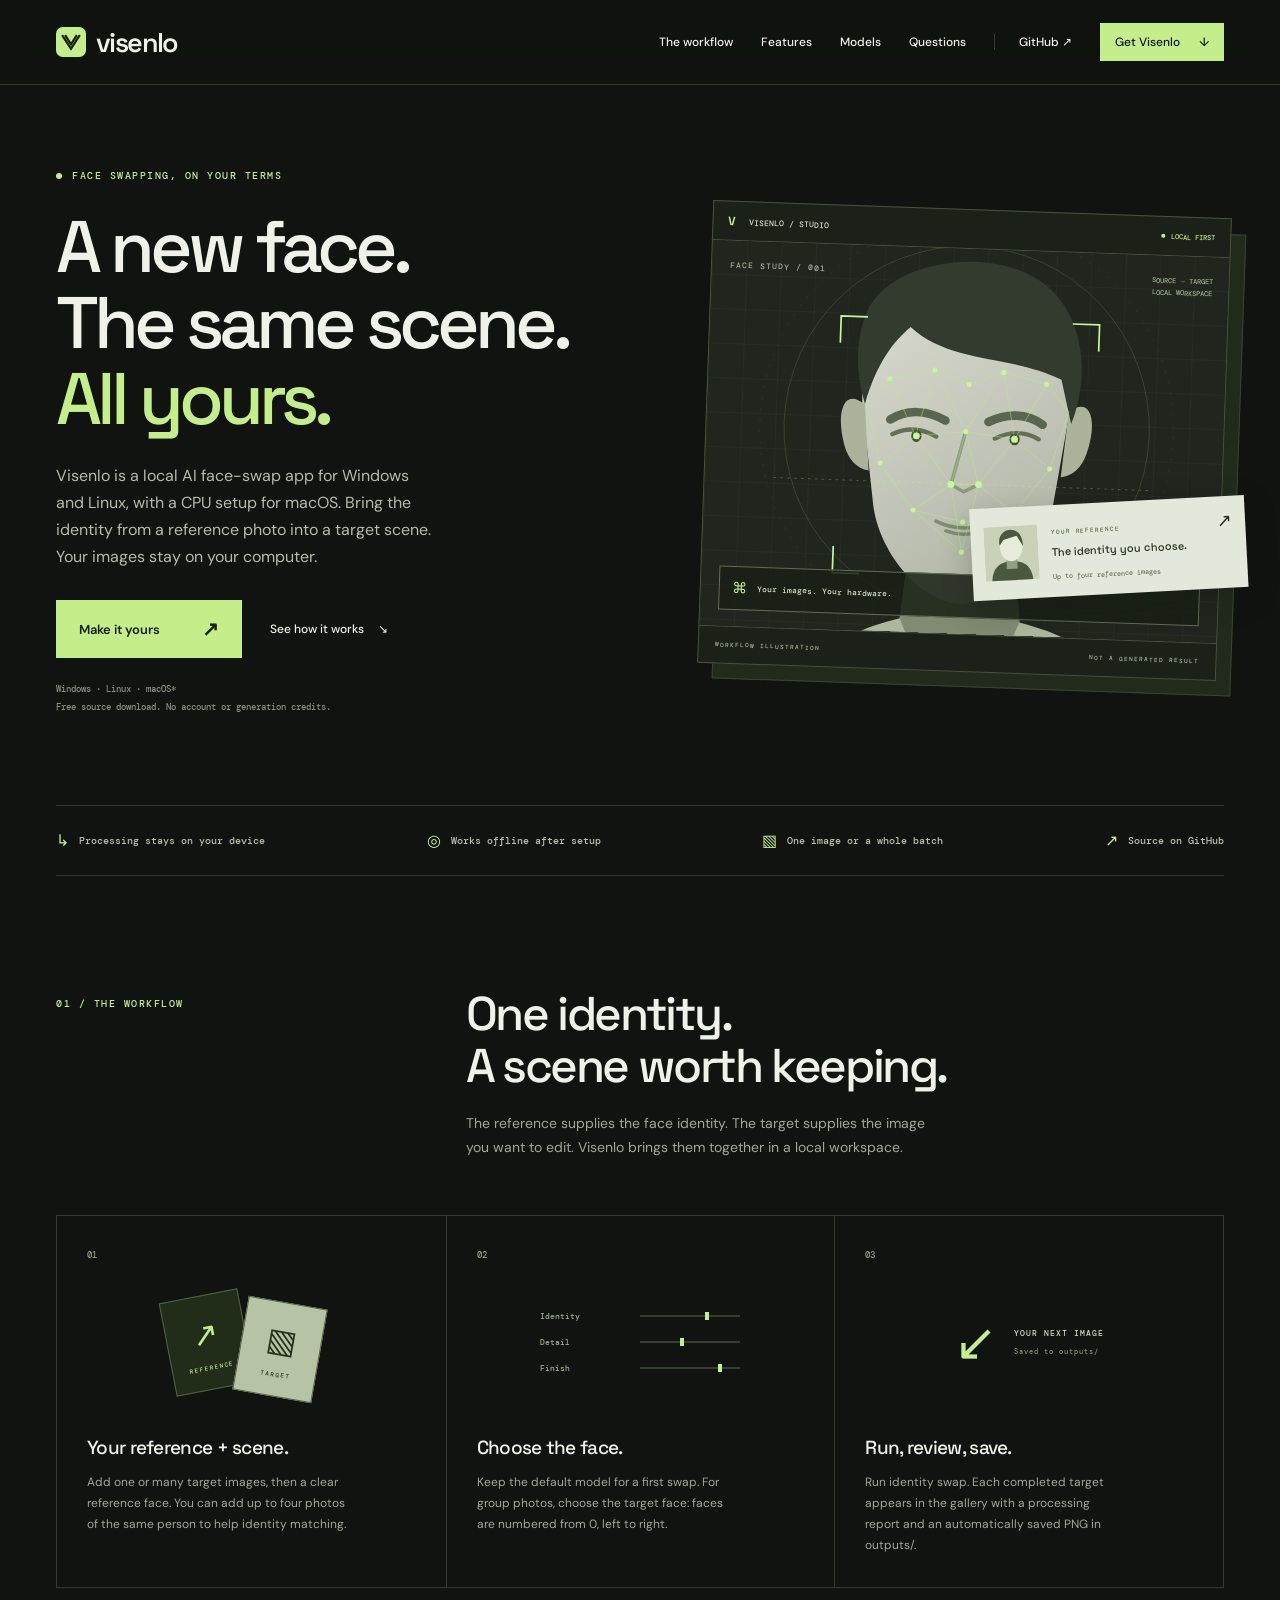
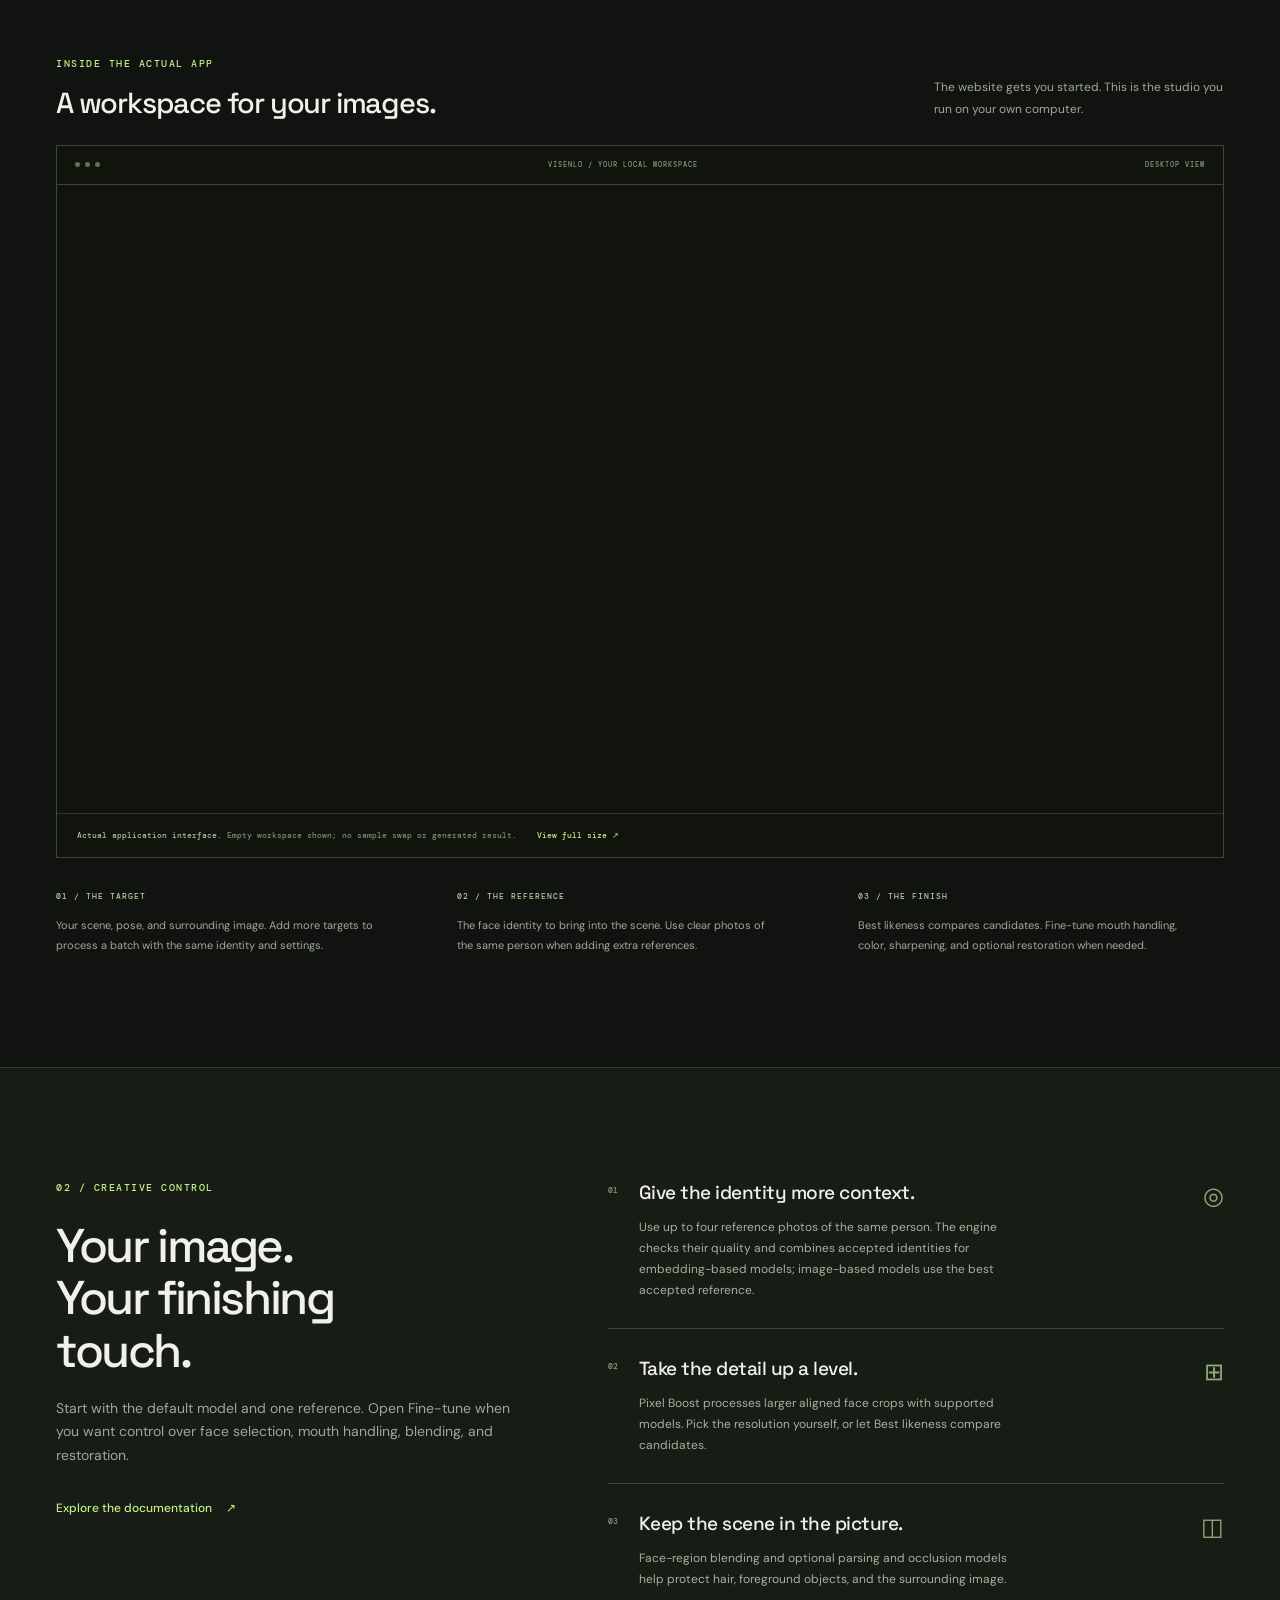
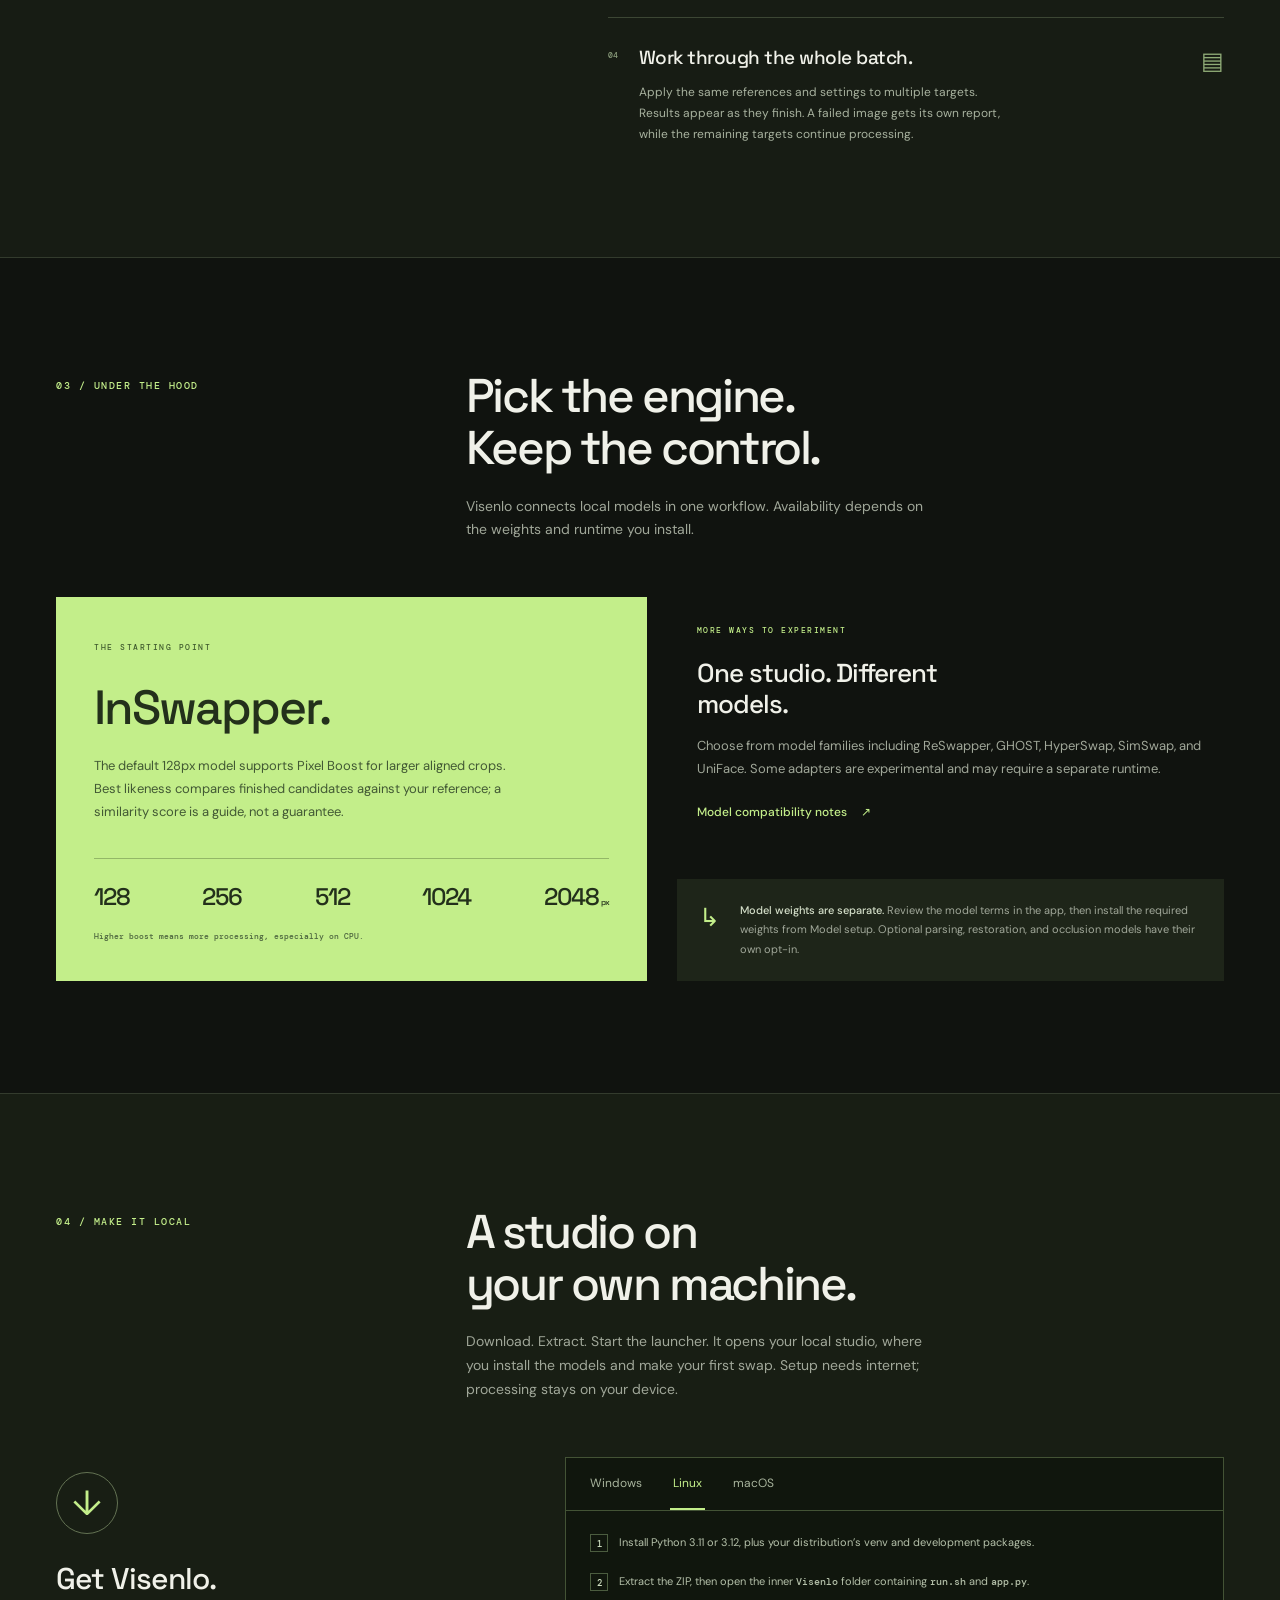
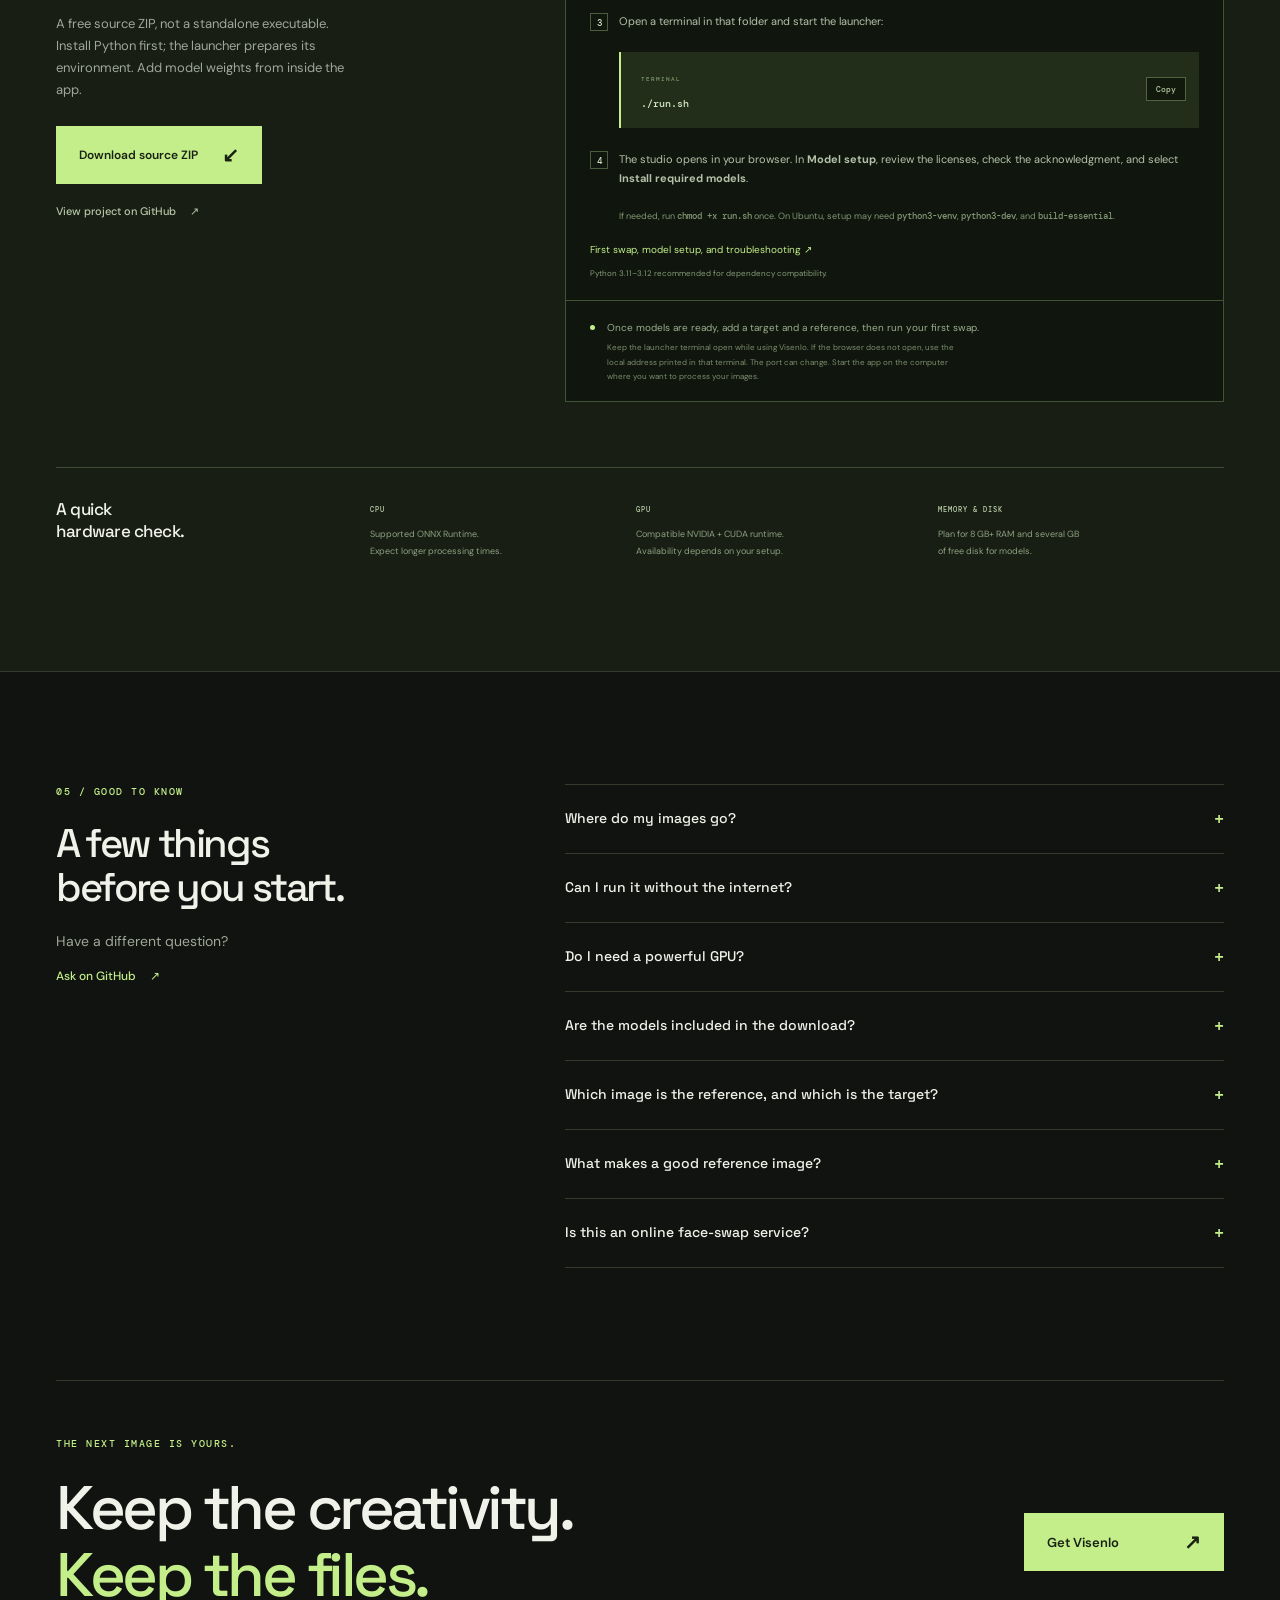
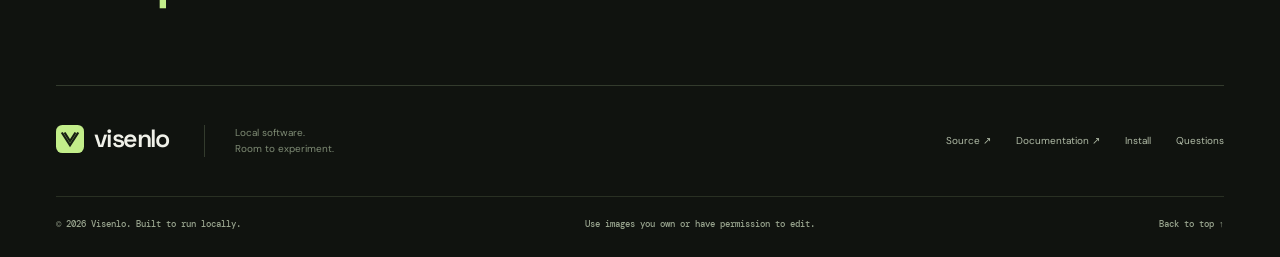
==== commit 7a34a015: "Build Visenlo product site and fix production SEO" ====
--- a/index.html
+++ b/index.html
@@ -3,634 +3,205 @@
   <head>
     <meta charset="UTF-8" />
     <meta name="viewport" content="width=device-width, initial-scale=1.0" />
-    <title>Visenlo | Open-Source Local AI Face Swap</title>
-    <meta name="description" content="Visenlo is an open-source face-swapping application that runs locally on your PC. No cloud processing, with GPU acceleration, multiple models, and high-resolution face swapping." />
-    <meta name="keywords" content="Visenlo, open source face swap, local face swap, AI face swap locally, offline face swap, face swap for PC, face swap Linux, local AI face swap, open source face swap software, GPU face swap, face swap without uploading photos, Visenlo face swap, Visenlo GitHub, Visenlo Linux, Visenlo installation" />
+    <title>Visenlo | Local AI Face Swap for Windows &amp; Linux</title>
+    <meta name="description" content="Run AI face swaps locally on Windows or Linux with Visenlo. Use up to four references, process batches, and work offline after installing the required models." />
     <meta name="author" content="Visenlo" />
     <meta name="robots" content="index, follow, max-image-preview:large" />
-    <meta name="theme-color" content="#0c0d0c" />
+    <meta name="theme-color" content="#10130f" />
     <meta name="google-site-verification" content="0732bed172a36bf8" />
-    <link rel="canonical" href="https://visenlo-web.vercel.app/" />
+    <link rel="canonical" href="https://reactor-web-seven.vercel.app/" />
     <!-- Open Graph -->
     <meta property="og:type" content="website" />
     <meta property="og:site_name" content="Visenlo" />
-    <meta property="og:title" content="Visenlo | Open-Source Local AI Face Swap" />
-    <meta property="og:description" content="Visenlo is an open-source face-swapping application that runs locally on your PC. No cloud processing, with GPU acceleration, multiple models, and high-resolution face swapping." />
-    <meta property="og:url" content="https://visenlo-web.vercel.app/" />
-    <meta property="og:image" content="https://visenlo-web.vercel.app/og-image.png" />
-    <meta property="og:image:alt" content="Visenlo - Local AI face swap running on your device" />
+    <meta property="og:title" content="Visenlo | Local AI Face Swap for Windows &amp; Linux" />
+    <meta property="og:description" content="Run AI face swaps locally on Windows or Linux with Visenlo. Use up to four references, process batches, and work offline after installing the required models." />
+    <meta property="og:url" content="https://reactor-web-seven.vercel.app/" />
+    <meta property="og:image" content="https://reactor-web-seven.vercel.app/assets/social-card.png" />
+    <meta property="og:image:width" content="1200" />
+    <meta property="og:image:height" content="630" />
+    <meta property="og:image:alt" content="Visenlo local studio with a face-landmark workflow illustration" />
     <meta property="og:locale" content="en_US" />
     <!-- Twitter -->
     <meta name="twitter:card" content="summary_large_image" />
-    <meta name="twitter:title" content="Visenlo | Open-Source Local AI Face Swap" />
-    <meta name="twitter:description" content="Open-source face swap that runs locally. No cloud, no uploads. GPU acceleration, offline, for PC and Linux." />
-    <meta name="twitter:image" content="https://visenlo-web.vercel.app/og-image.png" />
-    <link rel="preconnect" href="https://fonts.googleapis.com" />
-    <link rel="preconnect" href="https://fonts.gstatic.com" crossorigin />
-    <link href="https://fonts.googleapis.com/css2?family=DM+Mono:wght@400;500&family=DM+Sans:opsz,wght@9..40,400;9..40,500;9..40,600;9..40,700&family=Space+Grotesk:wght@400;500;600;700&display=swap" rel="stylesheet" />
-    <style>
-      :root { --ink:#0c0d0c; --paper:#f2f3ee; --lime:#b9ff66; --muted:#a7aca4; --line:rgba(242,243,238,.18); --panel:#171917; --mono:"DM Mono",monospace; --body:"DM Sans",sans-serif; --display:"Space Grotesk",sans-serif; }
-      * { box-sizing:border-box; }
-      html { scroll-behavior:smooth; }
-      body { margin:0; background:var(--ink); color:var(--paper); font-family:var(--body); overflow-x:hidden; }
-      a { color:inherit; text-decoration:none; }
-      button { font:inherit; }
-      .shell { width:min(1180px, calc(100% - 48px)); margin:auto; }
-      .eyebrow { color:var(--lime); font:500 11px/1 var(--mono); letter-spacing:.12em; text-transform:uppercase; }
-      .site-header { height:78px; display:flex; align-items:center; justify-content:space-between; border-bottom:1px solid var(--line); position:sticky; top:0; background:rgba(12,13,12,.92); backdrop-filter:blur(8px); z-index:10; }
-      .brand { font:600 21px/1 var(--display); letter-spacing:-.06em; }
-      nav { display:flex; gap:18px; color:#c5c9c3; font-size:12.5px; align-items:center; }
-      nav a:hover { color:var(--lime); }
-      nav .nav-github { padding:8px 12px; border:1px solid var(--line); border-radius:3px; }
-      nav .nav-github:hover { border-color:var(--lime); }
-      .hero { min-height:680px; position:relative; padding:92px 0 72px; display:grid; grid-template-columns:1.02fr .98fr; gap:50px; align-items:center; }
-      .hero-copy { position:relative; z-index:1; }
-      h1 { max-width:650px; margin:16px 0 22px; font:600 clamp(52px, 6.2vw, 85px)/.93 var(--display); letter-spacing:-.072em; }
-      h1 em { color:var(--lime); font-style:normal; }
-      .lede { max-width:520px; color:#bcc1ba; font-size:18px; line-height:1.52; }
-      .cta-row { display:flex; flex-wrap:wrap; gap:11px; margin:31px 0 18px; }
-      .button { min-height:48px; display:inline-flex; align-items:center; justify-content:center; gap:10px; padding:0 18px; border:1px solid transparent; border-radius:3px; cursor:pointer; font-size:14px; font-weight:600; transition:transform .18s, background .18s; }
-      .button:hover { transform:translateY(-2px); }
-      .button.primary { color:#13150f; background:var(--lime); }
-      .button.ghost { color:var(--paper); border-color:var(--line); }
-      .arrow { font-family:var(--mono); font-size:17px; }
-      .hero-meta { max-width:520px; margin-top:14px; color:#8d9689; font:12px/1.6 var(--mono); }
-      .hero-meta a { color:var(--lime); text-decoration:underline; text-underline-offset:3px; }
-      .trust { display:flex; flex-wrap:wrap; gap:20px; color:#d2d6cf; font:12px var(--mono); margin-top:28px; }
-      .trust span:before { content:"✓"; margin-right:7px; color:var(--lime); }
-      .machine { position:relative; width:min(100%, 475px); margin-left:auto; }
-      .machine:before { content:""; position:absolute; width:370px; height:370px; background:var(--lime); filter:blur(105px); opacity:.09; right:-75px; top:20px; }
-      .browser-card { position:relative; border:1px solid rgba(185,255,102,.7); background:#101210; box-shadow:14px 14px 0 #242824; }
-      .bar { display:flex; align-items:center; height:35px; padding:0 12px; border-bottom:1px solid #343a33; color:#858d82; font:10px var(--mono); }
-      .dots { display:flex; gap:5px; margin-right:13px; } .dots i { width:6px; height:6px; border-radius:50%; background:#5a6157; }
-      .web-body { padding:27px 29px 31px; }
-      .web-label { font:10px var(--mono); color:#7d8579; } .mini-line { height:9px; margin-top:14px; width:76%; background:#e4e6e0; } .mini-line.thin { height:5px; width:55%; background:#737c70; margin-top:9px; } .mini-button { width:123px; height:25px; margin-top:20px; background:var(--lime); }
-      .handoff { height:40px; margin-left:35px; border-left:1px dashed #7a8277; position:relative; } .handoff:after { content:"↓ DOWNLOAD"; position:absolute; top:14px; left:-28px; color:var(--lime); font:9px var(--mono); white-space:nowrap; }
-      .local-card { position:relative; margin-left:35px; padding:17px 20px 20px; border:1px solid #4c534a; background:#171a17; box-shadow:10px 10px 0 #242824; } .local-top { display:flex; justify-content:space-between; color:#bfc5b9; font:11px var(--mono); } .status { color:var(--lime); } .terminal { margin-top:17px; padding:16px; background:#0b0c0b; color:#b7c0b2; font:11px/1.9 var(--mono); } .terminal strong { color:var(--lime); font-weight:400; } .terminal .fade { color:#697267; }
-      .section { padding:96px 0; border-top:1px solid var(--line); }
-      .section-head { display:grid; grid-template-columns:220px 1fr; gap:30px; margin-bottom:48px; }
-      h2 { margin:0; max-width:650px; font:600 clamp(34px,4vw,48px)/.98 var(--display); letter-spacing:-.065em; } .section-note { margin:16px 0 0; max-width:560px; color:var(--muted); line-height:1.6; font-size:15px; }
-      .section-note strong { color:var(--paper); font-weight:600; }
-      .how-grid { display:grid; grid-template-columns:repeat(3,1fr); border:1px solid var(--line); }
-      .step { min-height:330px; padding:25px; border-right:1px solid var(--line); position:relative; } .step:last-child { border:0; } .step-num { color:var(--lime); font:11px var(--mono); } .step h3 { margin:62px 0 10px; font:600 22px var(--display); letter-spacing:-.05em; } .step p { max-width:260px; color:#aeb4ab; font-size:14px; line-height:1.55; }
-      .step-art { position:absolute; bottom:25px; left:25px; right:25px; font:11px var(--mono); color:#80887d; } .file { padding:10px 11px; border:1px solid #454c43; background:#151715; } .progress { margin-top:9px; height:6px; background:#2b302a; } .progress b { display:block; height:100%; width:73%; background:var(--lime); } .localhost { color:var(--lime); border:1px solid var(--lime); padding:10px; text-align:center; }
-      /* Features */
-      .features-grid { display:grid; grid-template-columns:repeat(3,1fr); gap:16px; }
-      .feature-card { padding:26px; border:1px solid var(--line); background:#131413; }
-      .feature-card h3 { margin:10px 0 10px; font:600 18px var(--display); letter-spacing:-.03em; }
-      .feature-card p { margin:0; color:#aeb4ab; font-size:13.5px; line-height:1.6; }
-      .feature-icon { width:32px; height:32px; display:grid; place-items:center; background:var(--lime); color:#0c0d0c; font:12px var(--mono); border-radius:2px; }
-      /* Models */
-      .models-grid { display:grid; grid-template-columns:1.1fr .9fr; gap:16px; }
-      .model-card { padding:28px; border:1px solid var(--line); background:var(--panel); }
-      .model-card h3 { margin:0 0 10px; font:500 20px var(--display); }
-      .model-card p, .model-card li { color:#aab1a7; font-size:13.5px; line-height:1.6; }
-      .model-card ul { padding-left:18px; margin:12px 0 0; }
-      .model-card li { margin:6px 0; }
-      .model-highlight { background:#b9ff66; color:#0c0d0c; }
-      .model-highlight h3, .model-highlight p, .model-highlight li { color:#0c0d0c; }
-      .model-highlight li { color:#1a2a0a; }
-      /* Guides */
-      .guides-grid { display:grid; grid-template-columns:repeat(3,1fr); gap:16px; }
-      .guide-card { padding:22px; border:1px solid var(--line); background:#131413; display:flex; flex-direction:column; gap:10px; }
-      .guide-card h3 { margin:0; font:600 15px var(--display); line-height:1.3; letter-spacing:-.02em; }
-      .guide-card p { margin:0; color:#aeb4ab; font-size:13px; line-height:1.55; flex:1; }
-      .guide-card a { color:var(--lime); font:11px var(--mono); text-transform:uppercase; letter-spacing:.08em; }
-      .guide-card a:hover { text-decoration:underline; }
-      .pill { display:inline-block; padding:4px 8px; background:#1e201e; border:1px solid var(--line); color:#8d9689; font:10px var(--mono); text-transform:uppercase; letter-spacing:.08em; width:fit-content; }
-      /* Docs */
-      .docs-grid { display:grid; grid-template-columns:1fr 1fr; gap:16px; }
-      .docs-card { padding:26px; border:1px solid var(--line); background:#131413; }
-      .docs-card h3 { margin:12px 0 8px; font:600 18px var(--display); }
-      .docs-card p { color:#aeb4ab; font-size:13.5px; line-height:1.6; margin:0 0 14px; }
-      .docs-links { display:flex; flex-wrap:wrap; gap:10px; }
-      .docs-links a { padding:8px 10px; border:1px solid #3a4138; background:#0b0c0b; color:#c8d0c3; font:11px var(--mono); }
-      .docs-links a:hover { border-color:var(--lime); color:var(--lime); }
-      .install-layout { display:grid; grid-template-columns:220px 1fr; gap:30px; } .tab-list { display:flex; flex-direction:column; align-items:stretch; gap:8px; } .tab { padding:14px 15px; background:transparent; color:#959c93; border:1px solid transparent; cursor:pointer; text-align:left; font:14px var(--body); } .tab.active { color:var(--paper); border-color:#50584d; background:#171a17; } .tab small { display:block; margin-top:4px; color:#6d756b; font:10px var(--mono); }
-      .install-panel { display:none; padding:28px; border:1px solid #50584d; background:var(--panel); } .install-panel.active { display:block; } .install-panel h3 { margin:0; font:500 24px var(--display); letter-spacing:-.05em; } .install-panel > p { color:var(--muted); font-size:14px; } .code { position:relative; margin-top:23px; padding:22px 70px 22px 22px; overflow:auto; background:#090a09; border-left:2px solid var(--lime); color:#c8d0c3; white-space:pre; font:13px/1.7 var(--mono); } .code .prompt { color:var(--lime); } .copy { position:absolute; top:11px; right:11px; padding:7px 9px; border:1px solid #424a40; color:#dce1d8; background:#161a15; cursor:pointer; font:10px var(--mono); } .copy:hover { border-color:var(--lime); color:var(--lime); } .copy.copied { color:#152013; background:var(--lime); }
-      .install-footer { margin-top:20px; color:#8d9689; font:12px/1.6 var(--mono); } .install-footer a { color:var(--lime); text-decoration:underline; text-underline-offset:3px; }
-      .requirements { background:#e7e9e2; color:#11130f; } .requirements .section-note { color:#53584f; } .req-grid { display:grid; grid-template-columns:1fr 1fr; gap:16px; } .req-card { padding:30px; border:1px solid #c7ccc2; } .req-card.recommended { background:var(--ink); color:var(--paper); border-color:var(--ink); } .req-card h3 { margin:0 0 25px; font:500 26px var(--display); letter-spacing:-.055em; } .req-card h3 b { color:#5f8f28; font:10px var(--mono); letter-spacing:.08em; vertical-align:middle; } .recommended h3 b { color:var(--lime); } .spec { display:flex; justify-content:space-between; gap:15px; padding:14px 0; border-top:1px solid rgba(32,37,29,.17); font-size:14px; } .recommended .spec { border-color:#363b35; } .spec span:first-child { color:#687063; } .recommended .spec span:first-child { color:#959d92; } .spec strong { text-align:right; font:500 13px var(--mono); } .cpu-note { grid-column:1/-1; padding:16px 0 0; color:#5e655b; font-size:13px; }
-      .faq-wrap { max-width:780px; margin-left:auto; } .faq { border-top:1px solid var(--line); } .faq:last-child { border-bottom:1px solid var(--line); } details { padding:0; } summary { display:flex; justify-content:space-between; align-items:center; gap:25px; padding:22px 0; cursor:pointer; list-style:none; font:500 16px var(--display); letter-spacing:-.02em; } summary::-webkit-details-marker { display:none; } summary:after { content:"+"; color:var(--lime); font:21px var(--mono); } details[open] summary:after { content:"−"; } details p { max-width:640px; margin:0 0 22px; color:#aab1a7; font-size:14px; line-height:1.65; } details code { color:var(--lime); font:12px var(--mono); }
-      footer { padding:36px 0; border-top:1px solid var(--line); display:grid; grid-template-columns:1fr auto; gap:24px; color:#899087; font:11px var(--mono); }
-      .footer-links { display:flex; flex-wrap:wrap; gap:18px; }
-      .footer-links a:hover { color:var(--lime); }
-      .footer-bottom { grid-column:1/-1; padding-top:18px; border-top:1px solid var(--line); display:flex; justify-content:space-between; flex-wrap:wrap; gap:12px; }
-      @media (max-width:900px) { nav{gap:12px; font-size:11.5px} .features-grid,.guides-grid{grid-template-columns:1fr 1fr} .models-grid,.docs-grid{grid-template-columns:1fr} }
-      @media (max-width:760px) { .shell{width:min(100% - 32px,1180px)} nav{display:none}.hero{grid-template-columns:1fr;padding:56px 0 60px;gap:42px;min-height:0}.machine{margin:0;width:92%}h1{font-size:50px}.section{padding:64px 0}.section-head{grid-template-columns:1fr;gap:18px}.how-grid,.req-grid,.features-grid,.guides-grid{grid-template-columns:1fr}.step{min-height:230px;border-right:0;border-bottom:1px solid var(--line)}.step:last-child{border-bottom:0}.tab-list{flex-direction:row;overflow:auto}.tab{white-space:nowrap}.install-panel{padding:20px}.req-card{padding:23px}.cpu-note{grid-column:auto}.faq-wrap{margin:0}.trust{gap:12px}.site-header{height:65px}footer{grid-template-columns:1fr;}.footer-bottom{flex-direction:column}}
-      @media (prefers-reduced-motion:reduce) { *,html{scroll-behavior:auto;transition:none!important} }
-    </style>
-    <!-- Structured Data -->
+    <meta name="twitter:title" content="Visenlo | Local AI Face Swap for Windows &amp; Linux" />
+    <meta name="twitter:description" content="Run AI face swaps locally on Windows or Linux with Visenlo. Use up to four references, process batches, and work offline after installing the required models." />
+    <meta name="twitter:image" content="https://reactor-web-seven.vercel.app/assets/social-card.png" />
+    <meta name="twitter:image:alt" content="Visenlo local face-swap studio workflow illustration" />
+    <link rel="icon" href="assets/mark.svg" type="image/svg+xml" />
+    <link rel="preload" href="assets/space-grotesk.woff2" as="font" type="font/woff2" crossorigin />
+    <link rel="stylesheet" href="styles.css" />
+    <script src="site.js" defer></script>
     <script type="application/ld+json">
-    {
-      "@context": "https://schema.org",
-      "@graph": [
-        {
-          "@type": "WebSite",
-          "@id": "https://visenlo-web.vercel.app/#website",
-          "url": "https://visenlo-web.vercel.app/",
-          "name": "Visenlo",
-          "description": "Visenlo is an open-source face-swapping application that runs locally on your PC. No cloud processing, with GPU acceleration, multiple models, and high-resolution face swapping.",
-          "publisher": { "@id": "https://visenlo-web.vercel.app/#organization" },
-          "potentialAction": {
-            "@type": "SearchAction",
-            "target": "https://visenlo-web.vercel.app/?q={search_term_string}",
-            "query-input": "required name=search_term_string"
-          },
-          "inLanguage": "en-US"
-        },
-        {
-          "@type": "Organization",
-          "@id": "https://visenlo-web.vercel.app/#organization",
-          "name": "Visenlo",
-          "url": "https://visenlo-web.vercel.app/",
-          "logo": {
-            "@type": "ImageObject",
-            "url": "https://visenlo-web.vercel.app/og-image.png"
-          },
-          "sameAs": [
-            "https://github.com/Mevinb/Visenlo",
-            "https://github.com/Mevinb/visenlo-web"
-          ]
-        },
-        {
-          "@type": "SoftwareApplication",
-          "@id": "https://visenlo-web.vercel.app/#software",
-          "name": "Visenlo",
-          "applicationCategory": "MultimediaApplication",
-          "operatingSystem": "Windows, macOS, Linux",
-          "description": "Open-source local AI face swap software that runs entirely on your PC. Offline face swapping with GPU acceleration, ONNX Runtime, and high-resolution models. No uploads, no cloud.",
-          "url": "https://visenlo-web.vercel.app/",
-          "downloadUrl": "https://github.com/Mevinb/Visenlo/archive/refs/heads/main.zip",
-          "installUrl": "https://github.com/Mevinb/Visenlo",
-          "codeRepository": "https://github.com/Mevinb/Visenlo",
-          "programmingLanguage": "Python",
-          "license": "https://github.com/Mevinb/Visenlo/blob/main/LICENSE",
-          "releaseNotes": "https://github.com/Mevinb/Visenlo/releases",
-          "offers": { "@type": "Offer", "price": "0", "priceCurrency": "USD" },
-          "keywords": "Visenlo, open source face swap, local face swap, offline face swap, face swap for PC, face swap Linux, GPU face swap, ONNX face swap",
-          "featureList": "Local face swapping, offline AI face swap, GPU acceleration, ONNX Runtime, high-resolution face swap, face swap without uploading photos"
-        },
-        {
-          "@type": "BreadcrumbList",
-          "itemListElement": [
-            { "@type": "ListItem", "position": 1, "name": "Home", "item": "https://visenlo-web.vercel.app/#top" },
-            { "@type": "ListItem", "position": 2, "name": "Features", "item": "https://visenlo-web.vercel.app/#features" },
-            { "@type": "ListItem", "position": 3, "name": "How It Works", "item": "https://visenlo-web.vercel.app/#how" },
-            { "@type": "ListItem", "position": 4, "name": "Installation", "item": "https://visenlo-web.vercel.app/#install" },
-            { "@type": "ListItem", "position": 5, "name": "Models", "item": "https://visenlo-web.vercel.app/#models" },
-            { "@type": "ListItem", "position": 6, "name": "Documentation", "item": "https://visenlo-web.vercel.app/#docs" },
-            { "@type": "ListItem", "position": 7, "name": "System Requirements", "item": "https://visenlo-web.vercel.app/#requirements" }
-          ]
-        },
-        {
-          "@type": "FAQPage",
-          "mainEntity": [
-            {
-              "@type": "Question",
-              "name": "Do images leave my device?",
-              "acceptedAnswer": { "@type": "Answer", "text": "No. Visenlo performs AI processing locally on your computer. This website does not receive your images. It is an offline face swap solution." }
-            },
-            {
-              "@type": "Question",
-              "name": "Can I use Visenlo offline?",
-              "acceptedAnswer": { "@type": "Answer", "text": "Yes. After installation, Visenlo runs completely offline on your PC. No internet is needed for face swapping." }
-            },
-            {
-              "@type": "Question",
-              "name": "Does Visenlo work on Linux?",
-              "acceptedAnswer": { "@type": "Answer", "text": "Yes. Visenlo supports Linux, Windows and macOS. There are specific guides for Ubuntu and other distributions." }
-            },
-            {
-              "@type": "Question",
-              "name": "Do I need a GPU?",
-              "acceptedAnswer": { "@type": "Answer", "text": "Visenlo can run on CPU fallback, but a NVIDIA GPU with CUDA 12+ and 6GB+ VRAM is strongly recommended for high-resolution face swapping." }
-            },
-            {
-              "@type": "Question",
-              "name": "How is Visenlo different from cloud face swap services?",
-              "acceptedAnswer": { "@type": "Answer", "text": "Visenlo is open source and runs locally, so you never upload photos to a server. It uses local models with ONNX Runtime and GPU acceleration." }
-            }
-          ]
-        }
+{
+  "@context": "https://schema.org",
+  "@graph": [
+    {
+      "@type": "Organization",
+      "@id": "https://reactor-web-seven.vercel.app/#project",
+      "name": "Visenlo",
+      "url": "https://reactor-web-seven.vercel.app/",
+      "logo": {
+        "@type": "ImageObject",
+        "url": "https://reactor-web-seven.vercel.app/assets/mark.svg"
+      },
+      "sameAs": [
+        "https://github.com/Mevinb/Visenlo"
+      ]
+    },
+    {
+      "@type": "WebSite",
+      "@id": "https://reactor-web-seven.vercel.app/#website",
+      "url": "https://reactor-web-seven.vercel.app/",
+      "name": "Visenlo",
+      "inLanguage": "en",
+      "publisher": {
+        "@id": "https://reactor-web-seven.vercel.app/#project"
+      }
+    },
+    {
+      "@type": "ImageObject",
+      "@id": "https://reactor-web-seven.vercel.app/#social-image",
+      "url": "https://reactor-web-seven.vercel.app/assets/social-card.png",
+      "width": 1200,
+      "height": 630,
+      "caption": "Visenlo local face-swap studio workflow illustration"
+    },
+    {
+      "@type": "WebPage",
+      "@id": "https://reactor-web-seven.vercel.app/#webpage",
+      "url": "https://reactor-web-seven.vercel.app/",
+      "name": "Visenlo | Local AI Face Swap for Windows & Linux",
+      "description": "Run AI face swaps locally on Windows or Linux with Visenlo. Use up to four references, process batches, and work offline after installing the required models.",
+      "inLanguage": "en",
+      "isPartOf": {
+        "@id": "https://reactor-web-seven.vercel.app/#website"
+      },
+      "primaryImageOfPage": {
+        "@id": "https://reactor-web-seven.vercel.app/#social-image"
+      },
+      "mainEntity": {
+        "@id": "https://reactor-web-seven.vercel.app/#software"
+      }
+    },
+    {
+      "@type": "SoftwareApplication",
+      "@id": "https://reactor-web-seven.vercel.app/#software",
+      "name": "Visenlo",
+      "url": "https://reactor-web-seven.vercel.app/",
+      "description": "A local AI face-swap application with up to four reference images, batch processing, and offline use after model setup.",
+      "applicationCategory": "MultimediaApplication",
+      "operatingSystem": "Windows, Linux, macOS",
+      "runtimePlatform": "Python 3.11 or 3.12",
+      "softwareRequirements": "Required model weights and a compatible ONNX Runtime installation. macOS uses CPU processing. GPU acceleration requires a supported NVIDIA and CUDA setup.",
+      "downloadUrl": "https://reactor-web-seven.vercel.app/downloads/Visenlo.zip",
+      "installUrl": "https://reactor-web-seven.vercel.app/#install",
+      "image": "https://reactor-web-seven.vercel.app/assets/social-card.png",
+      "publisher": {
+        "@id": "https://reactor-web-seven.vercel.app/#project"
+      },
+      "offers": {
+        "@type": "Offer",
+        "price": "0",
+        "priceCurrency": "USD",
+        "url": "https://reactor-web-seven.vercel.app/#install"
+      },
+      "featureList": [
+        "Local image processing",
+        "Offline use after dependencies and models are installed",
+        "Up to four identity reference images",
+        "Batch face swaps",
+        "Pixel Boost for supported models",
+        "Optional restoration and occlusion masking"
       ]
     }
+  ]
+}
     </script>
   </head>
-  <body>
-    <header class="shell site-header">
-      <a class="brand" href="#top" aria-label="Visenlo Home">Visenlo</a>
-      <nav aria-label="Primary navigation">
-        <a href="#features">Features</a>
-        <a href="#how">How It Works</a>
-        <a href="#install">Installation</a>
-        <a href="#models">Models</a>
-        <a href="#docs">Docs</a>
-        <a href="#requirements">Requirements</a>
-        <a href="#faq">FAQ</a>
-        <a class="nav-github" href="https://github.com/Mevinb/Visenlo" target="_blank" rel="noopener">GitHub</a>
-        <a class="nav-github" href="https://github.com/Mevinb/Visenlo/releases" target="_blank" rel="noopener">Releases</a>
-      </nav>
+  <body id="top">
+    <a class="skip-link" href="#main">Skip to content</a>
+    <header class="site-header">
+      <div class="shell header-inner">
+        <a class="brand" href="#top" aria-label="Visenlo home"><img src="assets/mark.svg" width="30" height="30" alt="" />visenlo</a>
+        <button class="menu-toggle" type="button" aria-controls="site-nav" aria-expanded="false">Menu <span aria-hidden="true">+</span></button>
+        <nav id="site-nav" aria-label="Main navigation">
+          <a href="#how">The workflow</a><a href="#features">Features</a><a href="#models">Models</a><a href="#faq">Questions</a>
+          <a class="nav-source" href="https://github.com/Mevinb/Visenlo" target="_blank" rel="noopener noreferrer">GitHub <span aria-hidden="true">↗</span></a>
+          <a class="nav-download" href="#install">Get Visenlo <span aria-hidden="true">↓</span></a>
+        </nav>
+      </div>
     </header>
-    <main id="top">
-      <!-- HERO -->
-      <section class="shell hero" aria-labelledby="hero-title">
+    <main id="main">
+      <section class="hero shell" aria-labelledby="hero-title">
         <div class="hero-copy">
-          <div class="eyebrow">Open-source · Local · Private</div>
-          <h1 id="hero-title">Visenlo: <em>open-source</em> local AI face swap for your PC.</h1>
-          <p class="lede"><strong>Visenlo is an open-source face-swapping application that runs locally on your PC.</strong> No cloud processing, no uploads. With GPU acceleration, multiple models, ONNX Runtime, and high-resolution face swapping — offline, on Windows, macOS and Linux.</p>
-          <div class="cta-row">
-            <a id="primary-download" class="button primary" href="https://raw.githubusercontent.com/Mevinb/Visenlo/main/install.sh" download>Download for Mac / Linux <span class="arrow">↘</span></a>
-            <a class="button ghost" href="#install">See all install options</a>
-            <a class="button ghost" href="https://github.com/Mevinb/Visenlo" target="_blank" rel="noopener">View on GitHub</a>
-          </div>
-          <p class="hero-meta">Free and open source face swap software. <a href="https://github.com/Mevinb/Visenlo">Visenlo on GitHub</a> · <a href="https://github.com/Mevinb/Visenlo/releases">Releases</a> · Works offline after install. No account.</p>
-          <div class="trust"><span>No data leaves device</span><span>Offline after install</span><span>GPU accelerated</span></div>
-        </div>
-        <div class="machine" aria-label="Diagram showing the website transfers Visenlo to the user's computer">
-          <div class="browser-card" role="img" aria-label="Visenlo website hands off to local PC"><div class="bar"><span class="dots"><i></i><i></i><i></i></span>visenlo.local/download</div><div class="web-body"><span class="web-label">VISENLO WEBSITE</span><div class="mini-line"></div><div class="mini-line thin"></div><div class="mini-button"></div></div></div>
-          <div class="handoff"></div>
-          <div class="local-card"><div class="local-top"><span>YOUR COMPUTER</span><span class="status">● RUNNING LOCALLY</span></div><div class="terminal" aria-label="Terminal shows local run"><span class="fade">~/Visenlo</span> <strong>$</strong> ./run.sh<br><strong>✓</strong> Local AI ready<br><span class="fade">→</span> http://<strong>127.0.0.1:7860</strong></div></div>
+          <p class="eyebrow"><span class="status-dot"></span> FACE SWAPPING, ON YOUR TERMS</p>
+          <h1 id="hero-title">A new face.<br>The same scene.<br><em>All yours.</em></h1>
+          <p class="hero-lede">Visenlo is a local AI face-swap app for Windows and Linux, with a CPU setup for macOS. Bring the identity from a reference photo into a target scene. Your images stay on your computer.</p>
+          <div class="hero-actions"><a class="button primary" href="#install">Make it yours <span aria-hidden="true">↗</span></a><a class="text-link" href="#how">See how it works <span aria-hidden="true">↘</span></a></div>
+          <div class="hero-meta"><span>Windows · Linux · macOS*</span><span>Free source download. No account or generation credits.</span></div>
+        </div>
+        <div class="studio-art" aria-label="Illustration of the Visenlo face-swap workflow">
+          <div class="art-top"><span><span class="tiny-mark">V</span> VISENLO / STUDIO</span><span class="local-status"><span class="status-dot"></span> LOCAL FIRST</span></div>
+          <div class="art-canvas"><img class="face-study" src="assets/face-study.svg" fetchpriority="high" decoding="async" alt="Original illustration of a face with a geometric landmark mesh" width="600" height="680" /><span class="canvas-label">FACE STUDY / 001</span><span class="canvas-coordinates">SOURCE → TARGET<br>LOCAL WORKSPACE</span><div class="canvas-tool"><span aria-hidden="true">⌘</span> Your images. Your hardware.</div></div>
+          <div class="reference-card"><div class="reference-avatar" aria-hidden="true"><svg viewBox="0 0 100 100"><path fill="#c9d2b8" d="M0 0h100v100H0z"/><path fill="#4b5840" d="M12 100c2-26 17-35 38-35s36 9 38 35"/><path fill="#929f7f" d="M40 55h20v24H40z"/><ellipse fill="#e8eada" cx="50" cy="38" rx="21" ry="27"/><path fill="#4b5840" d="M29 35c-8-33 44-44 43 3L61 18 36 25z"/></svg></div><div><span class="eyebrow">YOUR REFERENCE</span><strong>The identity you choose.</strong><span>Up to four reference images</span></div><span class="reference-arrow" aria-hidden="true">↗</span></div>
+          <div class="art-bottom"><span>WORKFLOW ILLUSTRATION</span><span>NOT A GENERATED RESULT</span></div>
         </div>
       </section>
-
-      <!-- FEATURES -->
-      <section class="section" id="features" aria-labelledby="features-title">
-        <div class="shell">
-          <div class="section-head">
-            <div class="eyebrow">Features</div>
-            <div>
-              <h2 id="features-title">The local AI face swap that doesn’t ask for your photos.</h2>
-              <p class="section-note"><strong>Visenlo is built for local face swap</strong> — open source face swap software that runs AI face swap locally on your hardware. Face swap for PC and face swap Linux without uploading images to any server. <strong>Open source face swap, offline face swap, GPU face swap.</strong></p>
-            </div>
-          </div>
-          <div class="features-grid">
-            <article class="feature-card">
-              <div class="feature-icon">◈</div>
-              <h3>Open source face swap</h3>
-              <p>Fully open source face swap software. Audit the code on <a href="https://github.com/Mevinb/Visenlo" style="color:var(--lime);text-decoration:underline">Visenlo GitHub</a>, self-host, and modify. No hidden cloud calls.</p>
-            </article>
-            <article class="feature-card">
-              <div class="feature-icon">⬢</div>
-              <h3>Local & offline face swap</h3>
-              <p>AI face swap locally and offline. After initial download, Visenlo runs completely offline on your PC. Your images never leave your device — face swap without uploading photos.</p>
-            </article>
-            <article class="feature-card">
-              <div class="feature-icon">⚡</div>
-              <h3>GPU face swap acceleration</h3>
-              <p>GPU face swap with NVIDIA CUDA 12+ and ONNX Runtime. High-resolution face swapping in seconds. CPU fallback supported where available, but GPU is the local AI sweet spot.</p>
-            </article>
-            <article class="feature-card">
-              <div class="feature-icon">▣</div>
-              <h3>Face swap for PC &amp; face swap Linux</h3>
-              <p>Runs on Windows, macOS and Linux. Native face swap Linux support including Ubuntu. Same local app, every route — Git, ZIP, or one-liner.</p>
-            </article>
-            <article class="feature-card">
-              <div class="feature-icon">◎</div>
-              <h3>High-resolution, multiple models</h3>
-              <p>Multiple models with ONNX Runtime backend. High-resolution face swapping with configurable models — choose quality vs. speed for your hardware.</p>
-            </article>
-            <article class="feature-card">
-              <div class="feature-icon">⬔</div>
-              <h3>Private by design</h3>
-              <p>Local AI face swap = private AI face swap. No account, no dashboard, no telemetry. Outputs saved locally to <code style="color:var(--lime)">outputs/date_00.png</code> on your machine.</p>
-            </article>
-          </div>
-          <p class="cpu-note" style="margin-top:18px">Long-tail ready: <em>"open source face swap that runs locally"</em> · <em>"offline AI face swap for Linux"</em> · <em>"face swap without uploading images"</em> — those are Visenlo’s actual advantages.</p>
+      <div class="proof-strip shell" aria-label="Product highlights"><span><i aria-hidden="true">↳</i> Processing stays on your device</span><span><i aria-hidden="true">◎</i> Works offline after setup</span><span><i aria-hidden="true">▧</i> One image or a whole batch</span><span><i aria-hidden="true">↗</i> Source on GitHub</span></div>
+      <section class="section shell" id="how" aria-labelledby="how-title">
+        <div class="section-heading"><p class="eyebrow">01 / THE WORKFLOW</p><div><h2 id="how-title">One identity.<br>A scene worth keeping.</h2><p>The reference supplies the face identity. The target supplies the image you want to edit. Visenlo brings them together in a local workspace.</p></div></div>
+        <div class="workflow-grid">
+          <article class="workflow-step"><span class="step-number">01</span><div class="step-art art-input" aria-hidden="true"><span class="file-tile">↗<small>REFERENCE</small></span><span class="file-tile target-tile">▧<small>TARGET</small></span></div><h3>Your reference + scene.</h3><p>Add one or many target images, then a clear reference face. You can add up to four photos of the same person to help identity matching.</p></article>
+          <article class="workflow-step"><span class="step-number">02</span><div class="step-art art-controls" aria-hidden="true"><span>Identity <i><b></b></i></span><span>Detail <i><b></b></i></span><span>Finish <i><b></b></i></span></div><h3>Choose the face.</h3><p>Keep the default model for a first swap. For group photos, choose the target face: faces are numbered from 0, left to right.</p></article>
+          <article class="workflow-step"><span class="step-number">03</span><div class="step-art art-export" aria-hidden="true"><span>↙</span><div>YOUR NEXT IMAGE<small>Saved to outputs/</small></div></div><h3>Run, review, save.</h3><p>Run identity swap. Each completed target appears in the gallery with a processing report and an automatically saved PNG in outputs/.</p></article>
+        </div>
+        <div class="product-tour" id="studio" aria-labelledby="studio-title">
+          <div class="tour-heading"><div><p class="eyebrow">INSIDE THE ACTUAL APP</p><h3 id="studio-title">A workspace for your images.</h3></div><p>The website gets you started. This is the studio you run on your own computer.</p></div>
+          <figure class="workspace-figure"><div class="workspace-chrome"><span><i></i><i></i><i></i></span><span>VISENLO / YOUR LOCAL WORKSPACE</span><span>DESKTOP VIEW</span></div><a class="workspace-image-link" href="assets/studio-workspace.png" target="_blank" rel="noopener noreferrer" aria-label="View the actual Visenlo workspace screenshot at full size"><img src="assets/studio-workspace-1000.webp" srcset="assets/studio-workspace-640.webp 640w, assets/studio-workspace-1000.webp 1000w, assets/studio-workspace-1600.webp 1600w, assets/studio-workspace-2000.webp 2000w" sizes="(max-width: 620px) calc(100vw - 62px), (max-width: 850px) calc(100vw - 94px), (max-width: 1100px) calc(100vw - 116px), (max-width: 1392px) calc(100vw - 158px), 1234px" width="2000" height="1042" loading="lazy" decoding="async" alt="Actual empty Visenlo desktop workspace: target image uploads on the left and reference face upload on the right, with additional references collapsed" /></a><figcaption><span>Actual application interface.</span> Empty workspace shown; no sample swap or generated result. <a href="assets/studio-workspace.png" target="_blank" rel="noopener noreferrer">View full size ↗</a></figcaption></figure>
+          <div class="tour-notes"><div><span>01 / THE TARGET</span><p>Your scene, pose, and surrounding image. Add more targets to process a batch with the same identity and settings.</p></div><div><span>02 / THE REFERENCE</span><p>The face identity to bring into the scene. Use clear photos of the same person when adding extra references.</p></div><div><span>03 / THE FINISH</span><p>Best likeness compares candidates. Fine-tune mouth handling, color, sharpening, and optional restoration when needed.</p></div></div>
         </div>
       </section>
-
-      <!-- HOW IT WORKS -->
-      <section class="section" id="how" aria-labelledby="how-title">
-        <div class="shell">
-          <div class="section-head">
-            <div class="eyebrow">01 / How it works</div>
-            <div>
-              <h2 id="how-title">From the internet to your machine. Then the internet stops mattering.</h2>
-              <p class="section-note">How local AI face swapping works: <strong>Visenlo is an application you install once</strong>. It opens on your own computer and processes images there — not in a browser tab and not on our servers. That’s how you get <strong>offline face swap</strong> and <strong>face swap without uploading photos</strong>.</p>
-            </div>
-          </div>
-          <div class="how-grid">
-            <article class="step">
-              <div class="step-num">01</div>
-              <h3>Download</h3>
-              <p>Get Visenlo — open source face swap that runs locally — from this site or the <a href="https://github.com/Mevinb/Visenlo" style="color:var(--lime);text-decoration:underline">Visenlo GitHub</a> repository.</p>
-              <div class="step-art"><div class="file">↓ Visenlo-main.zip</div></div>
-            </article>
-            <article class="step">
-              <div class="step-num">02</div>
-              <h3>Install once</h3>
-              <p>The installer prepares Python, dependencies, ONNX Runtime, models, and configuration for your OS — Windows, macOS or Linux.</p>
-              <div class="step-art"><div class="file">Preparing local environment</div><div class="progress"><b></b></div></div>
-            </article>
-            <article class="step">
-              <div class="step-num">03</div>
-              <h3>Run locally</h3>
-              <p>Launch the app. Your own hardware runs the AI — GPU face swap when available, CPU fallback otherwise — even offline at <code style="color:var(--lime)">127.0.0.1:7860</code>.</p>
-              <div class="step-art"><div class="localhost">127.0.0.1:7860</div></div>
-            </article>
-          </div>
-        </div>
+      <section class="section features-section" id="features" aria-labelledby="features-title"><div class="shell feature-layout">
+        <div class="feature-intro"><p class="eyebrow">02 / CREATIVE CONTROL</p><h2 id="features-title">Your image.<br>Your finishing<br>touch.</h2><p>Start with the default model and one reference. Open Fine-tune when you want control over face selection, mouth handling, blending, and restoration.</p><a class="text-link" href="https://github.com/Mevinb/Visenlo#readme" target="_blank" rel="noopener noreferrer">Explore the documentation <span aria-hidden="true">↗</span></a></div>
+        <div class="feature-list"><article><span class="feature-no">01</span><div><h3>Give the identity more context.</h3><p>Use up to four reference photos of the same person. The engine checks their quality and combines accepted identities for embedding-based models; image-based models use the best accepted reference.</p></div><span class="feature-symbol" aria-hidden="true">◎</span></article><article><span class="feature-no">02</span><div><h3>Take the detail up a level.</h3><p>Pixel Boost processes larger aligned face crops with supported models. Pick the resolution yourself, or let Best likeness compare candidates.</p></div><span class="feature-symbol" aria-hidden="true">⊞</span></article><article><span class="feature-no">03</span><div><h3>Keep the scene in the picture.</h3><p>Face-region blending and optional parsing and occlusion models help protect hair, foreground objects, and the surrounding image.</p></div><span class="feature-symbol" aria-hidden="true">◫</span></article><article><span class="feature-no">04</span><div><h3>Work through the whole batch.</h3><p>Apply the same references and settings to multiple targets. Results appear as they finish. A failed image gets its own report, while the remaining targets continue processing.</p></div><span class="feature-symbol" aria-hidden="true">▤</span></article></div>
+      </div></section>
+      <section class="section shell" id="models" aria-labelledby="models-title"><div class="section-heading"><p class="eyebrow">03 / UNDER THE HOOD</p><div><h2 id="models-title">Pick the engine.<br>Keep the control.</h2><p>Visenlo connects local models in one workflow. Availability depends on the weights and runtime you install.</p></div></div>
+        <div class="model-layout"><div class="model-primary"><span class="eyebrow">THE STARTING POINT</span><h3>InSwapper.</h3><p>The default 128px model supports Pixel Boost for larger aligned crops. Best likeness compares finished candidates against your reference; a similarity score is a guide, not a guarantee.</p><div class="resolution-list"><span>128</span><span>256</span><span>512</span><span>1024</span><span>2048<small>px</small></span></div><span class="model-footnote">Higher boost means more processing, especially on CPU.</span></div><div class="model-secondary"><article><span class="eyebrow">MORE WAYS TO EXPERIMENT</span><h3>One studio. Different models.</h3><p>Choose from model families including ReSwapper, GHOST, HyperSwap, SimSwap, and UniFace. Some adapters are experimental and may require a separate runtime.</p><a class="text-link" href="model-guide.html" >Model compatibility notes <span aria-hidden="true">↗</span></a></article><article class="model-note"><span aria-hidden="true">↳</span><p><strong>Model weights are separate.</strong> Review the model terms in the app, then install the required weights from Model setup. Optional parsing, restoration, and occlusion models have their own opt-in.</p></article></div></div>
       </section>
-
-      <!-- INSTALL -->
-      <section class="section" id="install" aria-labelledby="install-title">
-        <div class="shell">
-          <div class="section-head">
-            <div class="eyebrow">02 / Install</div>
-            <div>
-              <h2 id="install-title">Visenlo installation — choose your route.</h2>
-              <p class="section-note">Every route installs the same local app: <strong>AI face swap locally</strong>. No accounts, no dashboard, no data sent to this website. For <strong>Visenlo Linux</strong>, <strong>Visenlo installation</strong> on Ubuntu, and <strong>GPU face swap</strong> setups see the guides below. <a href="#requirements" style="color:var(--lime);text-decoration:underline">System requirements</a> · <a href="https://github.com/Mevinb/Visenlo/releases" style="color:var(--lime);text-decoration:underline">Releases</a></p>
-            </div>
-          </div>
-          <div class="install-layout">
-            <div class="tab-list" role="tablist" aria-label="Installation methods">
-              <button class="tab active" role="tab" aria-selected="true" aria-controls="git-panel" id="git-tab" data-panel="git-panel">Git<small>For technical users</small></button>
-              <button class="tab" role="tab" aria-selected="false" aria-controls="zip-panel" id="zip-tab" data-panel="zip-panel">ZIP<small>Download & extract</small></button>
-              <button class="tab" role="tab" aria-selected="false" aria-controls="one-panel" id="one-tab" data-panel="one-panel">One-liner<small>Fastest setup</small></button>
-            </div>
-            <div>
-              <div class="install-panel active" id="git-panel" role="tabpanel" aria-labelledby="git-tab">
-                <h3>Install Visenlo with Git — open source face swap</h3>
-                <p>Clone the project, then let the local installer handle the setup. Best for developers and face swap Linux users.</p>
-                <pre class="code"><code><span class="prompt">$</span> git clone https://github.com/Mevinb/Visenlo.git
-<span class="prompt">$</span> cd Visenlo
-<span class="prompt">$</span> ./install.sh</code><button class="copy" data-copy="git clone https://github.com/Mevinb/Visenlo.git
-cd Visenlo
-./install.sh">Copy</button></pre>
-                <div class="install-footer">Prefer a visual download? <a href="https://github.com/Mevinb/Visenlo/archive/refs/heads/main.zip">Get the ZIP archive</a>. Also on <a href="https://github.com/Mevinb/Visenlo">Visenlo GitHub</a>.</div>
-              </div>
-              <div class="install-panel" id="zip-panel" role="tabpanel" aria-labelledby="zip-tab">
-                <h3>Install Visenlo from a ZIP — offline face swap</h3>
-                <p>Download the archive, extract it, then run the installer inside the folder. Ideal for offline face swap and face swap for PC without Git.</p>
-                <pre class="code"><code><span class="prompt">Windows &gt;</span> install.bat
-<span class="prompt">macOS/Linux $</span> ./install.sh</code><button class="copy" data-copy="Windows: install.bat
-macOS/Linux: ./install.sh">Copy</button></pre>
-                <div class="install-footer"><a href="https://github.com/Mevinb/Visenlo/archive/refs/heads/main.zip">Download Visenlo-main.zip</a> and extract it anywhere you have space. See <a href="https://github.com/Mevinb/Visenlo/releases">Releases</a> for versions.</div>
-              </div>
-              <div class="install-panel" id="one-panel" role="tabpanel" aria-labelledby="one-tab">
-                <h3>One command, local install — AI face swap locally</h3>
-                <p>For people who prefer the shortest path to local AI face swap. Review the script before running it. Works for face swap Linux and macOS.</p>
-                <pre class="code"><code><span class="prompt">macOS/Linux $</span> curl -fsSL https://raw.githubusercontent.com/Mevinb/Visenlo/main/install.sh | bash
-<span class="prompt">PowerShell &gt;</span> irm https://raw.githubusercontent.com/Mevinb/Visenlo/main/install.ps1 | iex</code><button class="copy" data-copy="curl -fsSL https://raw.githubusercontent.com/Mevinb/Visenlo/main/install.sh | bash
-irm https://raw.githubusercontent.com/Mevinb/Visenlo/main/install.ps1 | iex">Copy</button></pre>
-                <div class="install-footer">Scripts are public and configurable. <a href="https://raw.githubusercontent.com/Mevinb/Visenlo/main/install.sh">View install.sh</a> · <a href="https://raw.githubusercontent.com/Mevinb/Visenlo/main/install.ps1">View install.ps1</a> · <a href="https://raw.githubusercontent.com/Mevinb/Visenlo/main/install.bat">View install.bat</a> · <a href="https://github.com/Mevinb/Visenlo">Visenlo GitHub</a></div>
-              </div>
-            </div>
-          </div>
-        </div>
-      </section>
-
-      <!-- MODELS -->
-      <section class="section" id="models" aria-labelledby="models-title">
-        <div class="shell">
-          <div class="section-head">
-            <div class="eyebrow">Models</div>
-            <div>
-              <h2 id="models-title">Multiple models, ONNX Runtime, high-resolution face swapping.</h2>
-              <p class="section-note"><strong>Visenlo models</strong> run locally via ONNX Runtime. Choose models for speed or quality. GPU face swap uses ONNX CUDA execution, CPU fallback uses ONNX CPU. All high-resolution face swapping happens offline on your PC.</p>
-            </div>
-          </div>
-          <div class="models-grid">
-            <article class="model-card">
-              <h3>High-resolution face swapping</h3>
-              <p>Visenlo supports high-resolution face swapping locally. No cloud compression — your GPU does the work. Outputs stay on your machine under <code style="color:var(--lime)">outputs/</code>.</p>
-              <ul>
-                <li>ONNX Runtime backend — CUDA for GPU, CPU fallback</li>
-                <li>Multiple models to balance quality vs. VRAM</li>
-                <li>Face swap without uploading photos — all inference local</li>
-              </ul>
-            </article>
-            <article class="model-card model-highlight">
-              <h3>GPU vs CPU face swapping</h3>
-              <p><strong>GPU face swap</strong> (NVIDIA, CUDA 12+, 6GB+ VRAM) is 10–20× faster than CPU fallback for local AI face swap.</p>
-              <ul>
-                <li>GPU: seconds per high-res face swap</li>
-                <li>CPU: works offline, but significantly slower</li>
-                <li>See <a href="#requirements" style="text-decoration:underline">system requirements</a> to choose</li>
-              </ul>
-            </article>
-          </div>
-        </div>
-      </section>
-
-      <!-- DOCUMENTATION -->
-      <section class="section" id="docs" aria-labelledby="docs-title">
-        <div class="shell">
-          <div class="section-head">
-            <div class="eyebrow">Documentation</div>
-            <div>
-              <h2 id="docs-title">Visenlo documentation — local AI face swap guides.</h2>
-              <p class="section-note">Everything for <strong>Visenlo installation</strong>, <strong>Visenlo Linux</strong>, and <strong>Visenlo face swap</strong> usage lives on GitHub and in these guides. Search engines and humans both need text — here it is.</p>
-            </div>
-          </div>
-          <div class="docs-grid">
-            <article class="docs-card">
-              <div class="pill">Github</div>
-              <h3>Read the docs on GitHub</h3>
-              <p>Full Visenlo documentation, model notes, and configuration options. This is the source of truth for open source face swap setup.</p>
-              <div class="docs-links">
-                <a href="https://github.com/Mevinb/Visenlo" target="_blank" rel="noopener">Visenlo GitHub</a>
-                <a href="https://github.com/Mevinb/Visenlo#readme" target="_blank" rel="noopener">README</a>
-                <a href="https://github.com/Mevinb/Visenlo/releases" target="_blank" rel="noopener">Releases</a>
-              </div>
-            </article>
-            <article class="docs-card">
-              <div class="pill">Quick start</div>
-              <h3>Installation &amp; first run</h3>
-              <p>From download to <code style="color:var(--lime)">127.0.0.1:7860</code> in minutes. Covers Git, ZIP, and one-liner routes for every OS.</p>
-              <div class="docs-links">
-                <a href="#install">Installation</a>
-                <a href="#requirements">Requirements</a>
-                <a href="#how">How it works</a>
-              </div>
-            </article>
-          </div>
-        </div>
-      </section>
-
-      <!-- GUIDES (BLOG) -->
-      <section class="section" id="guides" aria-labelledby="guides-title">
-        <div class="shell">
-          <div class="section-head">
-            <div class="eyebrow">Guides · Build authority around Visenlo</div>
-            <div>
-              <h2 id="guides-title">Guides for face swap that runs locally.</h2>
-              <p class="section-note">Target long-tail searches around <strong>local face swap</strong>. Each guide points back to <strong>Visenlo face swap</strong> on GitHub and here — building authority for Visenlo itself as the keyword.</p>
-            </div>
-          </div>
-          <div class="guides-grid">
-            <article class="guide-card">
-              <div class="pill">Linux</div>
-              <h3>How to run face swap locally on Linux</h3>
-              <p>Complete walkthrough for open source face swap that runs locally on Ubuntu and other distros — dependencies, CUDA, and first run.</p>
-              <a href="https://github.com/Mevinb/Visenlo" target="_blank" rel="noopener">Read on GitHub →</a>
-            </article>
-            <article class="guide-card">
-              <div class="pill">Concepts</div>
-              <h3>How local AI face swapping works</h3>
-              <p>What “local AI” means, how ONNX Runtime does inference on your GPU, and why face swap without uploading photos is faster and private.</p>
-              <a href="#how">How it works →</a>
-            </article>
-            <article class="guide-card">
-              <div class="pill">Performance</div>
-              <h3>GPU vs CPU face swapping</h3>
-              <p>Benchmarks for GPU face swap vs CPU fallback, VRAM needs, and how to choose models for high-resolution face swapping offline.</p>
-              <a href="#models">Models &amp; performance →</a>
-            </article>
-            <article class="guide-card">
-              <div class="pill">Ubuntu</div>
-              <h3>How to install Visenlo on Ubuntu</h3>
-              <p>Step-by-step Visenlo installation on Ubuntu — from <code style="color:var(--lime)">git clone https://github.com/Mevinb/Visenlo.git</code> to <code style="color:var(--lime)">./install.sh</code>.</p>
-              <a href="#install">Installation →</a>
-            </article>
-            <article class="guide-card">
-              <div class="pill">Offline</div>
-              <h3>Running face swap completely offline</h3>
-              <p>Air-gapped face swap for PC: download once, then run Visenlo fully offline. No cloud, no telemetry, outputs stay local.</p>
-              <a href="#faq">FAQ · offline →</a>
-            </article>
-            <article class="guide-card">
-              <div class="pill">ONNX</div>
-              <h3>Face swapping with ONNX Runtime</h3>
-              <p>How Visenlo uses ONNX Runtime for high-resolution, GPU-accelerated face swapping across Windows, Linux and macOS.</p>
-              <a href="#models">Models →</a>
-            </article>
-          </div>
-          <p class="cpu-note" style="margin-top:22px">More: <em>Visenlo face swap</em> · <em>Visenlo GitHub</em> · <em>Visenlo Linux</em> · <em>Visenlo installation</em> — once people search these, you own the keyword.</p>
-        </div>
-      </section>
-
-      <section class="section requirements" id="requirements" aria-labelledby="requirements-title">
-        <div class="shell">
-          <div class="section-head">
-            <div class="eyebrow">03 / Hardware</div>
-            <div>
-              <h2 id="requirements-title">System requirements — know your machine.</h2>
-              <p class="section-note"><strong>Visenlo system requirements</strong> for <strong>face swap for PC</strong> and <strong>face swap Linux</strong>. Visenlo can run without a dedicated GPU, but the experience is substantially faster with one. Local AI face swap loves VRAM.</p>
-            </div>
-          </div>
-          <div class="req-grid">
-            <article class="req-card">
-              <h3>Minimum <b>IT RUNS</b></h3>
-              <div class="spec"><span>OS</span><strong>Windows / macOS / Linux</strong></div>
-              <div class="spec"><span>Python</span><strong>3.10+</strong></div>
-              <div class="spec"><span>System RAM</span><strong>8 GB</strong></div>
-              <div class="spec"><span>Free disk</span><strong>4 GB</strong></div>
-              <div class="spec"><span>Processor</span><strong>CPU fallback (ONNX CPU)</strong></div>
-            </article>
-            <article class="req-card recommended">
-              <h3>Recommended <b>FEELS GOOD</b></h3>
-              <div class="spec"><span>GPU</span><strong>NVIDIA (CUDA 12+)</strong></div>
-              <div class="spec"><span>VRAM</span><strong>6 GB+</strong></div>
-              <div class="spec"><span>System RAM</span><strong>16 GB</strong></div>
-              <div class="spec"><span>Backend</span><strong>ONNX Runtime GPU</strong></div>
-              <div class="spec"><span>OS highlight</span><strong>Linux &amp; Windows for GPU</strong></div>
-            </article>
-            <p class="cpu-note">CPU fallback is supported where available via ONNX Runtime, but processing will be significantly slower than GPU face swap. Internet is only needed initially to download the app, dependencies, and models. After that, Visenlo runs as an <strong>offline face swap</strong> app. See <a href="https://github.com/Mevinb/Visenlo" style="color:var(--lime)">Visenlo GitHub</a> for details.</p>
-          </div>
-        </div>
-      </section>
-
-      <section class="section" id="faq" aria-labelledby="faq-title">
-        <div class="shell">
-          <div class="section-head">
-            <div class="eyebrow">04 / FAQ</div>
-            <div>
-              <h2 id="faq-title">Nothing hidden behind the download.</h2>
-              <p class="section-note">Quick answers for <strong>Visenlo face swap</strong> search intent — privacy, offline use, Linux, and GPU.</p>
-            </div>
-          </div>
-          <div class="faq-wrap">
-            <div class="faq">
-              <details>
-                <summary>Do images leave my device? Face swap without uploading photos?</summary>
-                <p>No. Visenlo is a <strong>local face swap</strong> and <strong>offline face swap</strong> tool. It performs AI processing locally on your computer with ONNX Runtime. This website does not receive your images — that’s the whole point of <strong>face swap without uploading photos</strong>.</p>
-              </details>
-            </div>
-            <div class="faq">
-              <details>
-                <summary>Why don’t you host the AI? What is local AI face swap?</summary>
-                <p>Hosting heavy AI inference needs costly GPU infrastructure and adds privacy tradeoffs. <strong>Local AI face swap</strong> means your GPU does the work. Visenlo is designed to run where your files already live — <strong>AI face swap locally</strong>, even offline.</p>
-              </details>
-            </div>
-            <div class="faq">
-              <details>
-                <summary>Where do outputs go? Is Visenlo high-resolution?</summary>
-                <p>By default, outputs are saved locally to <code>outputs/date_00.png</code> on your PC. Visenlo supports <strong>high-resolution face swapping</strong> with multiple models — choose quality vs. speed.</p>
-              </details>
-            </div>
-            <div class="faq">
-              <details>
-                <summary>Does Visenlo need internet? Can I use it as offline face swap?</summary>
-                <p>Installation needs internet to fetch software, dependencies, and models. Once installed, <strong>Visenlo runs as offline face swap</strong> — fully local, no cloud. See <a href="#guides" style="color:var(--lime)">Running face swap completely offline</a>.</p>
-              </details>
-            </div>
-            <div class="faq">
-              <details>
-                <summary>Can I use Visenlo on Linux or without an NVIDIA GPU? Face swap Linux?</summary>
-                <p>Yes — <strong>face swap Linux</strong> is first-class. Visenlo works on Linux, Windows and macOS. Where supported, CPU fallback via ONNX CPU works, but expect slower processing than a supported NVIDIA GPU setup with CUDA 12+ . See <a href="#guides" style="color:var(--lime)">How to install Visenlo on Ubuntu</a> and <a href="#guides" style="color:var(--lime)">GPU vs CPU face swapping</a>.</p>
-              </details>
-            </div>
-            <div class="faq">
-              <details>
-                <summary>Is Visenlo open source face swap software? Where is Visenlo GitHub?</summary>
-                <p>Yes — <strong>Visenlo is open source face swap software</strong> at <a href="https://github.com/Mevinb/Visenlo" style="color:var(--lime)">github.com/Mevinb/Visenlo</a>. Star the repo, read docs, check <a href="https://github.com/Mevinb/Visenlo/releases" style="color:var(--lime)">Releases</a> for Visenlo installation updates.</p>
-              </details>
-            </div>
-            <div class="faq">
-              <details>
-                <summary>What about Visenlo vs other face swap tools? Why local?</summary>
-                <p>Unlike cloud face swaps, <strong>Visenlo local AI face swap</strong> gives you privacy (no uploads), no per-generation cost, offline use, and full control over models. That’s <em>“open source face swap that runs locally”</em> vs. absurdly broad “face swap” competition.</p>
-              </details>
-            </div>
-          </div>
-        </div>
-      </section>
+      <section class="section install-section" id="install" aria-labelledby="install-title"><div class="shell"><div class="section-heading"><p class="eyebrow">04 / MAKE IT LOCAL</p><div><h2 id="install-title">A studio on<br>your own machine.</h2><p>Download. Extract. Start the launcher. It opens your local studio, where you install the models and make your first swap. Setup needs internet; processing stays on your device.</p></div></div>
+        <div class="install-layout"><div class="download-block"><span class="download-icon" aria-hidden="true">↓</span><h3>Get Visenlo.</h3><p>A free source ZIP, not a standalone executable. Install Python first; the launcher prepares its environment. Add model weights from inside the app.</p><a id="primary-download" class="button primary" href="downloads/Visenlo.zip" download>Download source ZIP <span aria-hidden="true">↙</span></a><a class="text-link" href="https://github.com/Mevinb/Visenlo" target="_blank" rel="noopener noreferrer">View project on GitHub <span aria-hidden="true">↗</span></a></div>
+        <div class="setup-block"><div class="tab-list" role="tablist" aria-label="Installation platform"><button class="tab active" role="tab" type="button" id="windows-tab" aria-controls="windows-panel" aria-selected="true" data-panel="windows-panel">Windows</button><button class="tab" role="tab" type="button" id="linux-tab" aria-controls="linux-panel" aria-selected="false" tabindex="-1" data-panel="linux-panel">Linux</button><button class="tab" role="tab" type="button" id="mac-tab" aria-controls="mac-panel" aria-selected="false" tabindex="-1" data-panel="mac-panel">macOS</button></div>
+        <div class="install-panel active" id="windows-panel" role="tabpanel" aria-labelledby="windows-tab" tabindex="0">
+          <p><span class="instruction-number">1</span> Install <a href="https://www.python.org/downloads/" target="_blank" rel="noopener noreferrer">Python 3.11 or 3.12 ↗</a> and select “Add Python to PATH.”</p>
+          <p><span class="instruction-number">2</span> Extract the ZIP, then open the inner <code>Visenlo</code> folder containing <code>run.bat</code> and <code>app.py</code>.</p>
+          <p><span class="instruction-number">3</span> Open a terminal in that folder and start the launcher:</p>
+          <div class="code-block"><span class="code-label">POWERSHELL</span><pre><code>.\run.bat</code></pre><button class="copy" type="button" data-copy=".\run.bat" aria-label="Copy Windows launch command">Copy</button></div>
+          <p><span class="instruction-number">4</span> The studio opens in your browser. In <strong>Model setup</strong>, review the licenses, check the acknowledgment, and select <strong>Install required models</strong>.</p>
+          <p class="platform-note">You can double-click <code>run.bat</code> instead. If InsightFace needs compiling, install Visual Studio Build Tools with C++ support.</p>
+        </div>
+        <div class="install-panel" id="linux-panel" role="tabpanel" aria-labelledby="linux-tab" tabindex="0" hidden>
+          <p><span class="instruction-number">1</span> Install Python 3.11 or 3.12, plus your distribution’s venv and development packages.</p>
+          <p><span class="instruction-number">2</span> Extract the ZIP, then open the inner <code>Visenlo</code> folder containing <code>run.sh</code> and <code>app.py</code>.</p>
+          <p><span class="instruction-number">3</span> Open a terminal in that folder and start the launcher:</p>
+          <div class="code-block"><span class="code-label">TERMINAL</span><pre><code>./run.sh</code></pre><button class="copy" type="button" data-copy="./run.sh" aria-label="Copy Linux launch command">Copy</button></div>
+          <p><span class="instruction-number">4</span> The studio opens in your browser. In <strong>Model setup</strong>, review the licenses, check the acknowledgment, and select <strong>Install required models</strong>.</p>
+          <p class="platform-note">If needed, run <code>chmod +x run.sh</code> once. On Ubuntu, setup may need <code>python3-venv</code>, <code>python3-dev</code>, and <code>build-essential</code>.</p>
+        </div>
+        <div class="install-panel" id="mac-panel" role="tabpanel" aria-labelledby="mac-tab" tabindex="0" hidden>
+          <p><span class="instruction-number">1</span> Install Python 3.11 or 3.12 and the Xcode command line tools.</p>
+          <p><span class="instruction-number">2</span> Extract the ZIP, then open the inner <code>Visenlo</code> folder containing <code>run.sh</code> and <code>app.py</code>.</p>
+          <p><span class="instruction-number">3</span> Open a terminal in that folder and start the launcher:</p>
+          <div class="code-block"><span class="code-label">TERMINAL</span><pre><code>./run.sh</code></pre><button class="copy" type="button" data-copy="./run.sh" aria-label="Copy macOS launch command">Copy</button></div>
+          <p><span class="instruction-number">4</span> The studio opens in your browser. In <strong>Model setup</strong>, review the licenses, check the acknowledgment, and select <strong>Install required models</strong>.</p>
+          <p class="platform-note">If needed, run <code>chmod +x run.sh</code> once. *macOS uses CPU processing with a compatible ONNX Runtime installation; it does not use CUDA.</p>
+        </div>
+        <div class="setup-guide-link"><a href="model-guide.html">First swap, model setup, and troubleshooting <span aria-hidden="true">↗</span></a><span>Python 3.11–3.12 recommended for dependency compatibility.</span></div><div class="setup-footer"><span class="status-dot"></span><span>Once models are ready, add a target and a reference, then run your first swap.<small>Keep the launcher terminal open while using Visenlo. If the browser does not open, use the local address printed in that terminal. The port can change. Start the app on the computer where you want to process your images.</small></span></div></div></div>
+        <div class="requirements" id="requirements"><h3>A quick hardware check.</h3><div><span>CPU</span><p>Supported ONNX Runtime.<br>Expect longer processing times.</p></div><div><span>GPU</span><p>Compatible NVIDIA + CUDA runtime.<br>Availability depends on your setup.</p></div><div><span>MEMORY &amp; DISK</span><p>Plan for 8 GB+ RAM and several GB<br>of free disk for models.</p></div></div>
+      </div></section>
+      <section class="section shell faq-section" id="faq" aria-labelledby="faq-title"><div class="faq-intro"><p class="eyebrow">05 / GOOD TO KNOW</p><h2 id="faq-title">A few things<br>before you start.</h2><p>Have a different question?<br><a class="text-link" href="https://github.com/Mevinb/Visenlo/issues" target="_blank" rel="noopener noreferrer">Ask on GitHub <span aria-hidden="true">↗</span></a></p></div><div class="faq-list"><details><summary>Where do my images go?</summary><p>The installed app processes images on your own computer and saves completed PNGs in its <code>outputs/</code> folder. This promotional website has no image uploader. Keep the app bound to its default loopback address for use on your own machine.</p></details><details><summary>Can I run it without the internet?</summary><p>Yes, after the software, dependencies, and required model weights are installed. Complete model setup while online, then use the local app offline.</p></details><details><summary>Do I need a powerful GPU?</summary><p>A compatible NVIDIA GPU can accelerate inference. CPU processing is also available, but larger boost settings, restoration, and automatic candidate comparisons can take substantially longer. Exact performance depends on your machine and settings.</p></details><details><summary>Are the models included in the download?</summary><p>No. The download contains application source. Start the app, open Model setup, review the model licenses, and choose Install required models. Optional finishing models have a separate checkbox. The setup report shows progress and readiness updates when installation finishes.</p></details><details><summary>Which image is the reference, and which is the target?</summary><p>The reference supplies the face identity. The target is the photo whose scene you want to keep. Add the target under Choose your scene and the identity photo under Add a reference. With several target faces, open Fine-tune to choose the face index, numbered from 0, left to right.</p></details><details><summary>What makes a good reference image?</summary><p>Use a clear, well-lit photo with a visible face. If you add multiple references, use photos of the same person. Strong occlusion, extreme angles, and very small faces can reduce quality. Only edit images you own or have permission to use.</p></details><details><summary>Is this an online face-swap service?</summary><p>No. Visenlo is software you install and run locally. The website introduces the project and links to the source download. You do not upload photos here or buy credits to process images.</p></details></div></section>
+      <section class="closing shell"><p class="eyebrow">THE NEXT IMAGE IS YOURS.</p><div><h2>Keep the creativity.<br><em>Keep the files.</em></h2><a class="button primary" href="#install">Get Visenlo <span aria-hidden="true">↗</span></a></div></section>
     </main>
-    <footer class="shell" aria-label="Footer">
-      <div>
-        <div class="brand" style="margin-bottom:12px">Visenlo</div>
-        <p style="max-width:420px; color:#899087; font-size:12px; line-height:1.6; margin:0">Visenlo is <strong style="color:#b9ff66; font-weight:400">open-source local AI face swap</strong> — open source face swap software that runs AI face swap locally and offline on your PC. GPU accelerated with ONNX Runtime.</p>
-      </div>
-      <div class="footer-links" style="flex-direction:column; gap:14px; align-items:flex-start">
-        <div style="display:flex; flex-wrap:wrap; gap:14px">
-          <a href="#features">Features</a>
-          <a href="#how">How It Works</a>
-          <a href="#install">Installation</a>
-          <a href="#models">Models</a>
-          <a href="#docs">Docs</a>
-          <a href="#requirements">Requirements</a>
-          <a href="#guides">Guides</a>
-        </div>
-        <div style="display:flex; flex-wrap:wrap; gap:14px">
-          <a href="https://github.com/Mevinb/Visenlo" target="_blank" rel="noopener">GitHub</a>
-          <a href="https://github.com/Mevinb/Visenlo/releases" target="_blank" rel="noopener">Releases</a>
-          <a href="https://raw.githubusercontent.com/Mevinb/Visenlo/main/install.sh">install.sh</a>
-          <a href="https://raw.githubusercontent.com/Mevinb/Visenlo/main/install.ps1">install.ps1</a>
-          <a href="https://raw.githubusercontent.com/Mevinb/Visenlo/main/install.bat">install.bat</a>
-          <a href="/sitemap.xml">Sitemap</a>
-          <a href="/robots.txt">Robots</a>
-        </div>
-      </div>
-      <div class="footer-bottom">
-        <span>Visenlo <b>●</b> Local software, not a cloud service. Open-source face swap.</span>
-        <span>127.0.0.1:7860 · offline face swap · Visenlo face swap · Visenlo GitHub · Visenlo Linux</span>
-      </div>
-    </footer>
-    <script>
-      const primary = document.querySelector('#primary-download');
-      const isWindows = /Win/i.test(navigator.userAgent);
-      primary.href = isWindows ? 'https://github.com/Mevinb/Visenlo/archive/refs/heads/main.zip' : 'https://raw.githubusercontent.com/Mevinb/Visenlo/main/install.sh';
-      primary.textContent = isWindows ? 'Download for Windows ' : 'Download for Mac / Linux ';
-      primary.insertAdjacentHTML('beforeend', '<span class="arrow">↘</span>');
-      document.querySelectorAll('.tab').forEach(tab => tab.addEventListener('click', () => {
-        document.querySelectorAll('.tab').forEach(item => { item.classList.remove('active'); item.setAttribute('aria-selected', 'false'); });
-        document.querySelectorAll('.install-panel').forEach(panel => panel.classList.remove('active'));
-        tab.classList.add('active'); tab.setAttribute('aria-selected', 'true'); document.getElementById(tab.dataset.panel).classList.add('active');
-      }));
-      document.querySelectorAll('.copy').forEach(button => button.addEventListener('click', async () => {
-        try { await navigator.clipboard.writeText(button.dataset.copy); button.textContent = 'Copied'; button.classList.add('copied'); setTimeout(() => { button.textContent = 'Copy'; button.classList.remove('copied'); }, 1600); } catch { button.textContent = 'Select text'; }
-      }));
-    </script>
+    <footer class="shell"><div class="footer-main"><a class="brand" href="#top"><img src="assets/mark.svg" width="28" height="28" alt="" />visenlo</a><p>Local software.<br>Room to experiment.</p><nav aria-label="Footer navigation"><a href="https://github.com/Mevinb/Visenlo" target="_blank" rel="noopener noreferrer">Source ↗</a><a href="https://github.com/Mevinb/Visenlo#readme" target="_blank" rel="noopener noreferrer">Documentation ↗</a><a href="#install">Install</a><a href="#faq">Questions</a></nav></div><div class="footer-bottom"><span>© <span id="year">2026</span> Visenlo. Built to run locally.</span><span>Use images you own or have permission to edit.</span><a href="#top">Back to top ↑</a></div></footer>
+    <div id="copy-status" class="sr-only" role="status" aria-live="polite"></div>
   </body>
 </html>
--- a/styles.css
+++ b/styles.css
@@ -0,0 +1,2043 @@
+@font-face {
+  font-family:Space;
+  src:url('assets/space-grotesk.woff2');
+  font-weight:400 700;
+  font-display:swap;
+}
+@font-face {
+  font-family:DM;
+  src:url('assets/dm-sans.woff2');
+  font-weight:400 700;
+  font-display:swap;
+}
+@font-face {
+  font-family:Mono;
+  src:url('assets/dm-mono.woff2');
+  font-weight:400 500;
+  font-display:swap;
+}
+:root {
+  --ink:#10130f;
+  --panel:#181d16;
+  --panel-light:#20271c;
+  --paper:#f0f1e9;
+  --muted:#a0a799;
+  --accent:#c3ee8a;
+  --line:#333b2d;
+  --display:Space,'Arial',sans-serif;
+  --body:DM,'Arial',sans-serif;
+  --mono:Mono,monospace;
+  color-scheme:dark;
+  --header-height:84px;
+}
+* {
+  box-sizing:border-box;
+}
+html {
+  scroll-behavior:smooth;
+  scroll-padding-top:110px;
+}
+body {
+  margin:0;
+  background:var(--ink);
+  color:var(--paper);
+  font-family:var(--body);
+  -webkit-font-smoothing:antialiased;
+}
+a {
+  color:inherit;
+  text-decoration:none;
+}
+button {
+  font:inherit;
+}
+button,a {
+  -webkit-tap-highlight-color:transparent;
+}
+button {
+  cursor:pointer;
+}
+a,button {
+  transition:color .2s,background .2s,border-color .2s,transform .2s;
+}
+a:focus-visible,button:focus-visible,summary:focus-visible,[tabindex]:focus-visible {
+  outline:2px solid var(--accent);
+  outline-offset:6px;
+}
+button:active,.button:active {
+  transform:translateY(1px);
+}
+::selection {
+  background:var(--accent);
+  color:var(--ink);
+}
+.shell {
+  max-width:1280px;
+  width:calc(100% - 112px);
+  margin-inline:auto;
+}
+.sr-only {
+  position:absolute;
+  width:1px;
+  height:1px;
+  padding:0;
+  margin:-1px;
+  overflow:hidden;
+  clip:rect(0,0,0,0);
+  white-space:nowrap;
+  border:0;
+}
+.skip-link {
+  position:fixed;
+  z-index:30;
+  top:12px;
+  left:12px;
+  padding:14px 20px;
+  color:var(--ink);
+  background:var(--accent);
+  transform:translateY(-150%);
+}
+.skip-link:focus {
+  transform:translateY(0);
+}
+.site-header {
+  position:sticky;
+  top:0;
+  background:rgba(16,19,15,.95);
+  backdrop-filter:blur(16px);
+  z-index:20;
+  border-bottom:1px solid var(--line);
+}
+.header-inner {
+  min-height:var(--header-height);
+  display:flex;
+  align-items:center;
+  justify-content:space-between;
+  gap:36px;
+}
+.brand {
+  display:inline-flex;
+  align-items:center;
+  gap:10px;
+  font:600 27px/1 var(--display);
+  letter-spacing:-1.6px;
+  flex-shrink:0;
+}
+.brand-dot {
+  font:10px var(--mono);
+  color:var(--muted);
+  align-self:flex-start;
+  margin-left:-5px;
+}
+.site-header nav {
+  display:flex;
+  align-items:center;
+  gap:28px;
+  font-size:12px;
+  font-weight:500;
+}
+.site-header nav a:hover {
+  color:var(--accent);
+}
+.site-header nav .nav-source {
+  border-left:1px solid var(--line);
+  padding-left:24px;
+}
+.site-header nav .nav-download {
+  padding:11px 15px;
+  background:var(--accent);
+  color:var(--ink);
+}
+.nav-download span {
+  padding-left:16px;
+}
+.menu-toggle {
+  display:none;
+}
+.eyebrow {
+  font:400 10px/1.5 var(--mono);
+  letter-spacing:1.5px;
+  color:var(--accent);
+  margin:0;
+}
+.status-dot {
+  width:6px;
+  height:6px;
+  background:var(--accent);
+  display:inline-block;
+  border-radius:50%;
+  vertical-align:middle;
+}
+.hero {
+  display:grid;
+  grid-template-columns:1.12fr 1fr;
+  gap:5.8%;
+  padding-top:83px;
+  padding-bottom:90px;
+  align-items:center;
+}
+.hero-copy .eyebrow {
+  font-size:10px;
+  display:flex;
+  align-items:center;
+  gap:10px;
+}
+.hero h1 {
+  font:500 clamp(48px,5.7vw,82px)/1.04 var(--display);
+  letter-spacing:-5px;
+  margin:26px 0 25px;
+}
+h1 em,h2 em {
+  color:var(--accent);
+  font-style:normal;
+}
+.hero-lede {
+  font-size:16px;
+  line-height:1.7;
+  color:#b4bbac;
+  max-width:380px;
+}
+.hero-actions {
+  margin:30px 0 24px;
+  display:flex;
+  align-items:center;
+  gap:28px;
+}
+.button {
+  display:inline-flex;
+  justify-content:space-between;
+  align-items:center;
+  gap:42px;
+  padding:18px 22px;
+  min-height:52px;
+  border:1px solid transparent;
+  font-size:13px;
+  font-weight:600;
+}
+.button.primary {
+  background:var(--accent);
+  color:#192113;
+}
+.button:hover {
+  background:#d4ffa5;
+  transform:translateY(-2px);
+}
+.button span {
+  font-size:20px;
+  line-height:1;
+}
+.text-link {
+  display:inline-flex;
+  align-items:center;
+  gap:14px;
+  font-size:12px;
+  font-weight:500;
+}
+.text-link:hover {
+  color:var(--accent);
+}
+.hero-meta {
+  font:9px/1.7 var(--mono);
+  color:#858f7b;
+  display:flex;
+  flex-direction:column;
+  gap:2px;
+}
+.studio-art {
+  position:relative;
+  transform:rotate(2deg);
+  padding-bottom:1px;
+  isolation:isolate;
+}
+.studio-art:before {
+  content:'';
+  position:absolute;
+  inset:16px -15px -14px 15px;
+  background:#222a1c;
+  border:1px solid #3a4730;
+  z-index:-1;
+}
+.art-top {
+  height:40px;
+  background:#1b2118;
+  border:1px solid #45523b;
+  display:flex;
+  align-items:center;
+  justify-content:space-between;
+  padding:0 15px;
+  gap:8px;
+  font:8px var(--mono);
+  color:#d1d9c6;
+}
+.tiny-mark {
+  color:var(--accent);
+  font:bold 12px var(--display);
+  margin-right:9px;
+}
+.local-status {
+  font-size:7px;
+  color:var(--accent);
+  display:flex;
+  align-items:center;
+  gap:6px;
+}
+.local-status .status-dot {
+  width:4px;
+  height:4px;
+}
+.art-canvas {
+  position:relative;
+  height:385px;
+  border-inline:1px solid #45523b;
+  overflow:hidden;
+  background:#20251e;
+}
+.face-study {
+  width:100%;
+  height:100%;
+  object-fit:cover;
+  object-position:center 35%;
+  display:block;
+}
+.canvas-label {
+  position:absolute;
+  top:19px;
+  left:18px;
+  font:8px var(--mono);
+  letter-spacing:1px;
+  color:#a6b19b;
+}
+.canvas-coordinates {
+  position:absolute;
+  top:19px;
+  right:16px;
+  font:7px/1.7 var(--mono);
+  color:#9fae90;
+  text-align:right;
+}
+.canvas-tool {
+  position:absolute;
+  bottom:16px;
+  left:18px;
+  right:18px;
+  padding:11px 12px;
+  font:8px var(--mono);
+  color:#d3e0c4;
+  border:1px solid #616e54;
+  background:#192015d9;
+  display:flex;
+  gap:10px;
+  align-items:center;
+}
+.canvas-tool span {
+  font-size:15px;
+  color:var(--accent);
+}
+.reference-card {
+  position:absolute;
+  top:62%;
+  right:-26px;
+  display:flex;
+  align-items:center;
+  gap:13px;
+  padding:13px;
+  background:#e3e9da;
+  color:#25301e;
+  box-shadow:0 10px 30px #10180f40;
+  transform:rotate(-5deg);
+  width:275px;
+}
+.reference-avatar {
+  width:54px;
+  height:58px;
+  overflow:hidden;
+  flex-shrink:0;
+}
+.reference-avatar svg {
+  height:100%;
+  width:100%;
+  object-fit:cover;
+}
+.reference-card .eyebrow {
+  font-size:6px;
+  letter-spacing:1px;
+  color:#566846;
+}
+.reference-card strong {
+  font:500 11px var(--display);
+  display:block;
+  margin:6px 0 4px;
+  white-space:nowrap;
+}
+.reference-card div>span:last-child {
+  font:7px var(--mono);
+  color:#69765c;
+}
+.reference-arrow {
+  margin-left:auto;
+  align-self:flex-start;
+  font-size:18px;
+}
+.art-bottom {
+  background:#1b2118;
+  border:1px solid #45523b;
+  display:flex;
+  justify-content:space-between;
+  gap:12px;
+  padding:14px 16px;
+  font:6px var(--mono);
+  letter-spacing:1px;
+  color:#a9b89b;
+}
+.proof-strip {
+  border-block:1px solid var(--line);
+  display:flex;
+  justify-content:space-between;
+  gap:18px;
+  padding:24px 0;
+  font:10px var(--mono);
+  color:#b7c0ac;
+}
+.proof-strip span {
+  display:flex;
+  align-items:center;
+  gap:10px;
+}
+.proof-strip i {
+  font-style:normal;
+  font-size:16px;
+  color:var(--accent);
+}
+.section {
+  padding-block:112px;
+}
+.section-heading {
+  display:grid;
+  grid-template-columns:1fr 2.05fr;
+  gap:40px;
+  margin-bottom:55px;
+}
+.section-heading .eyebrow {
+  padding-top:8px;
+}
+h2 {
+  font:500 clamp(32px,3.7vw,51px)/1.1 var(--display);
+  letter-spacing:-2.4px;
+  margin:0;
+  text-wrap:balance;
+}
+.section-heading p:not(.eyebrow),.feature-intro>p:not(.eyebrow),.faq-intro>p:not(.eyebrow) {
+  font-size:14px;
+  line-height:1.7;
+  color:var(--muted);
+  max-width:460px;
+  margin:20px 0 0;
+}
+.workflow-grid {
+  display:grid;
+  grid-template-columns:repeat(3,1fr);
+  border:1px solid var(--line);
+}
+.workflow-step {
+  padding:26px 30px 31px;
+  position:relative;
+  min-width:0;
+}
+.workflow-step+.workflow-step {
+  border-left:1px solid var(--line);
+}
+.step-number {
+  font:9px var(--mono);
+  color:#8d9b80;
+}
+.step-art {
+  height:135px;
+  display:flex;
+  justify-content:center;
+  align-items:center;
+  margin:12px 0 25px;
+}
+.workflow-step h3 {
+  font:500 19px var(--display);
+  letter-spacing:-.7px;
+  margin:0 0 12px;
+}
+.workflow-step p {
+  font-size:12px;
+  line-height:1.75;
+  color:var(--muted);
+  margin:0;
+  max-width:260px;
+}
+.art-input {
+  gap:0;
+  transform:translateX(-8px);
+}
+.file-tile {
+  height:95px;
+  width:80px;
+  border:1px solid #536444;
+  background:#212c19;
+  color:var(--accent);
+  transform:rotate(-11deg);
+  display:flex;
+  flex-direction:column;
+  align-items:center;
+  justify-content:center;
+  font:32px var(--display);
+  gap:10px;
+}
+.file-tile small {
+  font:6px var(--mono);
+  letter-spacing:1px;
+}
+.target-tile {
+  background:#b6c3a5;
+  color:#25331a;
+  transform:rotate(10deg);
+  margin-left:-7px;
+  margin-top:14px;
+}
+.art-controls {
+  display:flex;
+  flex-direction:column;
+  gap:16px;
+  align-items:stretch;
+  max-width:200px;
+  margin-inline:auto;
+}
+.art-controls>span {
+  display:flex;
+  justify-content:space-between;
+  align-items:center;
+  font:8px var(--mono);
+  color:#a1af95;
+  gap:25px;
+}
+.art-controls i {
+  position:relative;
+  background:#333f2c;
+  height:2px;
+  width:100px;
+}
+.art-controls b {
+  position:absolute;
+  background:var(--accent);
+  height:8px;
+  width:4px;
+  left:65%;
+  top:-3px;
+}
+.art-controls span:nth-child(2) b {
+  left:40%;
+}
+.art-controls span:nth-child(3) b {
+  left:78%;
+}
+.art-export>span {
+  font-size:52px;
+  color:var(--accent);
+  margin-right:16px;
+}
+.art-export>div {
+  font:8px var(--mono);
+  letter-spacing:1px;
+  color:#d0dbc5;
+}
+.art-export small {
+  display:block;
+  color:#829275;
+  font:7px var(--mono);
+  margin-top:9px;
+}
+.features-section {
+  background:#171c14;
+  border-block:1px solid var(--line);
+}
+.feature-layout {
+  display:grid;
+  grid-template-columns:1fr 1.35fr;
+  gap:95px;
+}
+.feature-intro h2 {
+  margin-top:25px;
+}
+.feature-intro .text-link {
+  margin-top:32px;
+  color:var(--accent);
+}
+.feature-list article {
+  display:flex;
+  gap:21px;
+  padding:27px 0;
+  border-bottom:1px solid #3c4634;
+}
+.feature-list article:first-child {
+  padding-top:0;
+}
+.feature-list article:last-child {
+  border-bottom:0;
+  padding-bottom:0;
+}
+.feature-no {
+  font:8px var(--mono);
+  color:#8c9e7d;
+  padding-top:5px;
+}
+.feature-list h3 {
+  font:500 19px var(--display);
+  letter-spacing:-.5px;
+  margin:0 0 12px;
+}
+.feature-list p {
+  font-size:12px;
+  color:#a7b19e;
+  line-height:1.75;
+  margin:0;
+  max-width:370px;
+}
+.feature-symbol {
+  margin-left:auto;
+  font:24px var(--display);
+  color:#8fab77;
+  padding-left:10px;
+}
+.model-layout {
+  display:grid;
+  grid-template-columns:1.08fr 1fr;
+  gap:30px;
+}
+.model-primary {
+  background:var(--accent);
+  color:#23301b;
+  padding:37px 38px;
+}
+.model-primary .eyebrow {
+  color:#405c2e;
+  font-size:8px;
+}
+.model-primary h3 {
+  font:500 48px var(--display);
+  letter-spacing:-2px;
+  margin:22px 0 17px;
+}
+.model-primary p {
+  font-size:13px;
+  line-height:1.75;
+  max-width:420px;
+  color:#425934;
+}
+.resolution-list {
+  display:flex;
+  justify-content:space-between;
+  gap:12px;
+  border-top:1px solid #93b767;
+  padding-top:22px;
+  margin-top:35px;
+  font:500 clamp(14px,2vw,24px) var(--display);
+  letter-spacing:-1px;
+}
+.resolution-list small {
+  font-size:8px;
+  margin-left:2px;
+}
+.model-footnote {
+  display:block;
+  font:8px/1.7 var(--mono);
+  margin-top:18px;
+  color:#4b633d;
+}
+.model-secondary {
+  display:flex;
+  flex-direction:column;
+  justify-content:space-between;
+  gap:30px;
+}
+.model-secondary>article:first-child {
+  padding:20px 20px 0;
+}
+.model-secondary .eyebrow {
+  font-size:8px;
+}
+.model-secondary h3 {
+  font:500 26px/1.2 var(--display);
+  letter-spacing:-1px;
+  margin:20px 0 15px;
+  max-width:300px;
+}
+.model-secondary p {
+  font-size:13px;
+  line-height:1.75;
+  color:var(--muted);
+}
+.model-secondary .text-link {
+  color:var(--accent);
+  margin-top:10px;
+}
+.model-note {
+  display:flex;
+  gap:20px;
+  background:#1e2519;
+  padding:22px;
+}
+.model-note>span {
+  font:25px var(--display);
+  color:var(--accent);
+}
+.model-note p {
+  margin:0;
+  font-size:11px;
+}
+.model-note strong {
+  color:#d4dfc9;
+  font-weight:500;
+}
+.install-section {
+  border-block:1px solid var(--line);
+  background:#181e14;
+}
+.install-layout {
+  display:grid;
+  grid-template-columns:1fr 1.5fr;
+  gap:70px;
+}
+.download-block {
+  padding-top:15px;
+}
+.download-icon {
+  display:flex;
+  align-items:center;
+  justify-content:center;
+  width:62px;
+  height:62px;
+  border:1px solid #637253;
+  border-radius:50%;
+  font-size:35px;
+  color:var(--accent);
+  margin-bottom:25px;
+}
+.download-block h3 {
+  font:500 30px var(--display);
+  letter-spacing:-1px;
+  margin:0 0 15px;
+}
+.download-block p {
+  font-size:13px;
+  line-height:1.7;
+  color:var(--muted);
+  max-width:290px;
+  margin:0 0 25px;
+}
+.download-block .button {
+  font-size:12px;
+  gap:24px;
+}
+.download-block .text-link {
+  display:flex;
+  margin-top:20px;
+  color:#b7c7a8;
+  font-size:11px;
+}
+.setup-block {
+  background:#10160d;
+  border:1px solid #435335;
+}
+.tab-list {
+  display:flex;
+  border-bottom:1px solid #435335;
+  padding:0 21px;
+  gap:25px;
+}
+.tab {
+  color:#a7b39c;
+  background:none;
+  border:0;
+  border-bottom:2px solid transparent;
+  padding:17px 3px;
+  font-size:12px;
+}
+.tab:hover {
+  color:var(--accent);
+}
+.tab.active {
+  color:var(--accent);
+  border-bottom-color:var(--accent);
+}
+.install-panel {
+  padding:22px 24px 16px;
+}
+.install-panel[hidden] {
+  display:none;
+}
+.install-panel>p {
+  font-size:11px;
+  line-height:1.8;
+  color:#b4c0a9;
+  margin:0 0 20px;
+  position:relative;
+  padding-left:29px;
+}
+.install-panel>p a {
+  color:var(--accent);
+  text-decoration:underline;
+  text-underline-offset:3px;
+}
+.instruction-number {
+  position:absolute;
+  top:1px;
+  left:0;
+  font:9px/18px var(--mono);
+  border:1px solid #4b5c3f;
+  width:18px;
+  height:18px;
+  text-align:center;
+  color:#d3e3c5;
+}
+.code-block {
+  position:relative;
+  background:#222d1a;
+  padding:13px 20px;
+  margin:5px 0 22px 29px;
+  border-left:2px solid var(--accent);
+  min-width:0;
+}
+.code-label {
+  font:6px var(--mono);
+  letter-spacing:1px;
+  color:#849d72;
+}
+.code-block pre {
+  margin:9px 70px 2px 0;
+  overflow-x:auto;
+  color:#d6eac7;
+  font:11px/1.6 var(--mono);
+}
+.copy {
+  position:absolute;
+  right:13px;
+  top:25px;
+  background:#11190c;
+  color:#b7cca6;
+  border:1px solid #506442;
+  padding:6px 9px;
+  font:8px var(--mono);
+}
+.copy:hover,.copy.copied {
+  background:var(--accent);
+  border-color:var(--accent);
+  color:#23321b;
+}
+.install-panel .platform-note {
+  font-size:9px;
+  color:#809573;
+  line-height:1.7;
+  margin-bottom:0;
+}
+.install-panel code,.faq-list code {
+  font-family:var(--mono);
+  font-size:.95em;
+}
+.setup-footer {
+  border-top:1px solid #435335;
+  display:flex;
+  gap:12px;
+  padding:18px 24px;
+  color:#9aac8d;
+  font-size:10px;
+  line-height:1.8;
+}
+.setup-footer .status-dot {
+  margin-top:6px;
+  width:5px;
+  height:5px;
+  flex-shrink:0;
+}
+.setup-footer a {
+  color:var(--accent);
+}
+.setup-footer small {
+  display:block;
+  font-size:8px;
+  color:#7a8b6e;
+  max-width:360px;
+  margin-top:3px;
+}
+.requirements {
+  display:grid;
+  grid-template-columns:1.2fr 1fr 1.15fr 1.2fr;
+  gap:28px;
+  margin-top:65px;
+  padding-top:28px;
+  border-top:1px solid #3f4c33;
+  align-items:start;
+}
+.requirements h3 {
+  font:500 17px/1.3 var(--display);
+  letter-spacing:-.5px;
+  margin:2px 0 0;
+  max-width:130px;
+}
+.requirements div>span {
+  font:7px var(--mono);
+  color:#bfd2ad;
+  letter-spacing:1px;
+}
+.requirements p {
+  font-size:9px;
+  line-height:1.8;
+  color:#8da07f;
+  margin:9px 0 0;
+}
+.faq-section {
+  display:grid;
+  grid-template-columns:1fr 1.5fr;
+  gap:70px;
+}
+.faq-intro h2 {
+  margin-top:23px;
+  font-size:40px;
+}
+.faq-intro .text-link {
+  color:var(--accent);
+  margin-top:12px;
+}
+.faq-list details {
+  border-bottom:1px solid var(--line);
+}
+.faq-list details:first-child {
+  border-top:1px solid var(--line);
+}
+.faq-list summary {
+  list-style:none;
+  display:flex;
+  justify-content:space-between;
+  gap:25px;
+  cursor:pointer;
+  font:500 14px/1.5 var(--display);
+  padding:23px 0;
+}
+.faq-list summary::-webkit-details-marker {
+  display:none;
+}
+.faq-list summary:after {
+  content:'+';
+  color:var(--accent);
+  font:17px var(--mono);
+  flex-shrink:0;
+}
+.faq-list details[open] summary:after {
+  content:'−';
+}
+.faq-list p {
+  font-size:12px;
+  line-height:1.8;
+  color:var(--muted);
+  margin:0 30px 23px 0;
+}
+.closing {
+  border-top:1px solid var(--line);
+  padding:55px 0 75px;
+}
+.closing>div {
+  display:flex;
+  align-items:center;
+  justify-content:space-between;
+  gap:45px;
+  margin-top:24px;
+}
+.closing h2 {
+  font-size:clamp(36px,4.8vw,65px);
+  letter-spacing:-3.5px;
+}
+.closing .button {
+  gap:65px;
+}
+footer {
+  border-top:1px solid var(--line);
+}
+.footer-main {
+  display:flex;
+  align-items:flex-start;
+  gap:35px;
+  padding:39px 0;
+}
+.footer-main .brand {
+  font-size:25px;
+}
+.footer-main p {
+  font-size:10px;
+  color:#7e8b74;
+  line-height:1.6;
+  margin:0;
+  padding-left:30px;
+  border-left:1px solid var(--line);
+}
+.footer-main nav {
+  margin-left:auto;
+  display:flex;
+  gap:25px;
+  font-size:10px;
+  color:#afbaa5;
+  padding-top:9px;
+}
+.footer-main nav a:hover,.footer-bottom a:hover {
+  color:var(--accent);
+}
+.footer-bottom {
+  display:flex;
+  justify-content:space-between;
+  gap:18px;
+  padding:20px 0 26px;
+  border-top:1px solid #293023;
+  font:8px/1.6 var(--mono);
+  color:#97a38d;
+}
+@media(min-width:1500px) {
+  .hero {
+    padding-top:110px;
+    padding-bottom:120px;
+  }
+  .art-canvas {
+    height:450px;
+  }
+}
+@media(max-width:1100px) {
+  .shell {
+    width:calc(100% - 70px);
+  }
+  .site-header nav {
+    gap:18px;
+    font-size:11px;
+  }
+  .hero h1 {
+    letter-spacing:-3.5px;
+    font-size:clamp(47px,6vw,70px);
+  }
+  .hero-actions {
+    gap:18px;
+  }
+  .hero-actions .text-link {
+    font-size:10px;
+    gap:6px;
+  }
+  .hero-actions .button {
+    padding:16px;
+    gap:25px;
+  }
+  .reference-card {
+    right:-15px;
+    width:240px;
+    padding:11px;
+  }
+  .reference-card strong {
+    font-size:10px;
+  }
+  .reference-avatar {
+    width:42px;
+    height:48px;
+  }
+  .art-canvas {
+    height:355px;
+  }
+  .feature-layout {
+    gap:55px;
+  }
+  .proof-strip {
+    font-size:8px;
+    gap:12px;
+  }
+  .proof-strip span {
+    gap:7px;
+  }
+  .section {
+    padding-block:90px;
+  }
+  .workflow-step {
+    padding:24px;
+  }
+  .workflow-step h3 {
+    font-size:17px;
+  }
+  .feature-list h3 {
+    font-size:17px;
+  }
+  .model-primary {
+    padding:30px;
+  }
+  .install-layout,.faq-section {
+    gap:45px;
+  }
+  .requirements {
+    gap:20px;
+  }
+  .footer-main {
+    gap:25px;
+  }
+  .footer-main p {
+    padding-left:25px;
+  }
+  .footer-main nav {
+    gap:17px;
+    font-size:9px;
+  }
+}
+@media(max-width:850px) {
+  :root {
+    --header-height:72px;
+  }
+  .shell {
+    width:calc(100% - 48px);
+  }
+  .site-header nav {
+    gap:16px;
+  }
+  .site-header nav>a:nth-child(2),.site-header nav>a:nth-child(3),.site-header nav>a:nth-child(4) {
+    display:none;
+  }
+  .hero {
+    gap:36px;
+    padding-top:65px;
+    padding-bottom:75px;
+  }
+  .hero h1 {
+    font-size:51px;
+    letter-spacing:-3px;
+  }
+  .hero-lede {
+    font-size:14px;
+  }
+  .hero-actions {
+    flex-wrap:wrap;
+    gap:20px;
+  }
+  .art-canvas {
+    height:330px;
+  }
+  .hero-meta {
+    font-size:8px;
+  }
+  .art-top {
+    padding-inline:10px;
+    font-size:6px;
+  }
+  .local-status {
+    font-size:6px;
+  }
+  .art-bottom {
+    font-size:5px;
+    padding-inline:10px;
+    letter-spacing:.5px;
+  }
+  .reference-card {
+    width:215px;
+    right:-10px;
+  }
+  .reference-card .eyebrow {
+    font-size:5px;
+  }
+  .reference-card strong {
+    font-size:9px;
+  }
+  .reference-card div>span:last-child {
+    font-size:6px;
+  }
+  .canvas-tool {
+    font-size:7px;
+    left:12px;
+    right:12px;
+  }
+  .proof-strip {
+    display:grid;
+    grid-template-columns:1fr 1fr;
+    gap:18px;
+    padding-block:22px;
+    font-size:9px;
+  }
+  .section-heading {
+    grid-template-columns:.8fr 2fr;
+    gap:30px;
+  }
+  .workflow-step {
+    padding:20px;
+  }
+  .workflow-step p {
+    font-size:11px;
+  }
+  .workflow-step h3 {
+    font-size:15px;
+  }
+  .feature-layout {
+    gap:35px;
+    grid-template-columns:.85fr 1.4fr;
+  }
+  .feature-intro h2 {
+    font-size:35px;
+  }
+  .feature-list article {
+    gap:13px;
+  }
+  .feature-list h3 {
+    font-size:16px;
+  }
+  .feature-list p {
+    font-size:11px;
+  }
+  .feature-symbol {
+    display:none;
+  }
+  .model-layout {
+    gap:20px;
+  }
+  .model-primary {
+    padding:25px;
+  }
+  .model-primary h3 {
+    font-size:40px;
+  }
+  .model-primary p,.model-secondary p {
+    font-size:11px;
+  }
+  .model-secondary>article:first-child {
+    padding:10px 5px 0;
+  }
+  .model-secondary h3 {
+    font-size:23px;
+  }
+  .model-note {
+    padding:18px;
+    gap:12px;
+  }
+  .model-note p {
+    font-size:10px;
+  }
+  .model-secondary .text-link {
+    font-size:10px;
+    gap:8px;
+  }
+  .install-layout {
+    gap:30px;
+    grid-template-columns:.9fr 1.5fr;
+  }
+  .download-block .button {
+    font-size:10px;
+    padding:16px;
+    gap:20px;
+  }
+  .download-block p {
+    font-size:12px;
+  }
+  .install-panel {
+    padding:20px 18px;
+  }
+  .install-panel>p {
+    font-size:10px;
+  }
+  .code-block {
+    padding-inline:12px;
+    margin-left:0;
+  }
+  .code-block pre {
+    font-size:10px;
+  }
+  .setup-footer {
+    padding-inline:18px;
+  }
+  .requirements {
+    grid-template-columns:1fr 1fr;
+    gap:30px;
+  }
+  .faq-section {
+    gap:35px;
+    grid-template-columns:1fr 1.5fr;
+  }
+  .faq-intro h2 {
+    font-size:34px;
+  }
+  .faq-list summary {
+    font-size:12px;
+  }
+  .faq-list p {
+    font-size:11px;
+  }
+  .footer-main {
+    flex-wrap:wrap;
+    gap:25px;
+  }
+  .footer-main nav {
+    margin-left:0;
+    width:100%;
+    justify-content:space-between;
+    font-size:10px;
+  }
+  .footer-main p {
+    margin-left:auto;
+  }
+  .footer-bottom {
+    font-size:7px;
+  }
+}
+@media(max-width:620px) {
+  :root {
+    --header-height:68px;
+  }
+  html {
+    scroll-padding-top:90px;
+  }
+  .shell {
+    width:calc(100% - 40px);
+  }
+  .header-inner {
+    gap:20px;
+  }
+  .brand {
+    font-size:25px;
+  }
+  .brand img {
+    width:28px;
+    height:28px;
+  }
+  .menu-toggle {
+    display:flex;
+    align-items:center;
+    justify-content:space-between;
+    gap:23px;
+    background:transparent;
+    border:1px solid #445139;
+    padding:10px 12px;
+    color:#d2ddc7;
+    font:10px var(--mono);
+  }
+  .menu-toggle span {
+    color:var(--accent);
+    font-size:15px;
+  }
+  .site-header nav {
+    position:absolute;
+    top:calc(var(--header-height) - 1px);
+    left:0;
+    right:0;
+    display:none;
+    flex-direction:column;
+    align-items:stretch;
+    gap:0;
+    padding:12px 20px 20px;
+    background:#151b11;
+    border-bottom:1px solid #445139;
+    box-shadow:0 15px 25px #080d0840;
+  }
+  .site-header nav.is-open {
+    display:flex;
+  }
+  .site-header nav>a,.site-header nav>a:nth-child(2),.site-header nav>a:nth-child(3),.site-header nav>a:nth-child(4) {
+    display:block;
+    padding:14px 7px;
+    font-size:13px;
+  }
+  .site-header nav .nav-source {
+    border-left:0;
+    padding-left:7px;
+  }
+  .site-header nav .nav-download {
+    padding:14px 15px;
+    margin-top:8px;
+    display:flex;
+    justify-content:space-between;
+  }
+  .hero {
+    grid-template-columns:1fr;
+    padding-top:47px;
+    padding-bottom:58px;
+    gap:55px;
+  }
+  .hero h1 {
+    font-size:clamp(48px,11.3vw,68px);
+    letter-spacing:-3.4px;
+    line-height:1.04;
+    margin-top:23px;
+    margin-bottom:23px;
+  }
+  .hero-copy .eyebrow {
+    font-size:8px;
+    letter-spacing:1.2px;
+  }
+  .hero-lede {
+    max-width:330px;
+    font-size:14px;
+    line-height:1.7;
+  }
+  .hero-actions {
+    gap:25px;
+    margin-top:26px;
+  }
+  .hero-actions .button {
+    font-size:12px;
+    padding:16px 18px;
+    gap:30px;
+  }
+  .hero-actions .text-link {
+    font-size:11px;
+  }
+  .hero-meta {
+    font-size:8px;
+    margin-top:22px;
+  }
+  .studio-art {
+    width:calc(100% - 14px);
+    max-width:440px;
+    margin:0 auto;
+  }
+  .art-canvas {
+    height:380px;
+  }
+  .art-top {
+    height:38px;
+    font-size:7px;
+    padding-inline:13px;
+  }
+  .local-status {
+    font-size:6px;
+  }
+  .reference-card {
+    right:-12px;
+    width:245px;
+    padding:13px;
+    top:63%;
+  }
+  .reference-avatar {
+    width:48px;
+    height:52px;
+  }
+  .reference-card .eyebrow {
+    font-size:6px;
+  }
+  .reference-card strong {
+    font-size:10px;
+  }
+  .reference-card div>span:last-child {
+    font-size:7px;
+  }
+  .art-bottom {
+    font-size:5px;
+    letter-spacing:.8px;
+    padding:13px;
+  }
+  .canvas-tool {
+    font-size:8px;
+    padding:11px;
+  }
+  .proof-strip {
+    font-size:8px;
+    gap:18px 12px;
+    padding-block:22px;
+  }
+  .proof-strip i {
+    font-size:14px;
+  }
+  .section {
+    padding-block:68px;
+  }
+  .section-heading {
+    grid-template-columns:1fr;
+    gap:23px;
+    margin-bottom:34px;
+  }
+  .section-heading .eyebrow {
+    padding-top:0;
+  }
+  .section-heading p:not(.eyebrow) {
+    font-size:13px;
+    margin-top:18px;
+    max-width:350px;
+  }
+  h2 {
+    font-size:35px;
+    letter-spacing:-1.8px;
+  }
+  .workflow-grid {
+    grid-template-columns:1fr;
+  }
+  .workflow-step {
+    padding:22px 25px 25px;
+    display:grid;
+    grid-template-columns:1fr 1fr;
+    column-gap:23px;
+  }
+  .workflow-step+.workflow-step {
+    border-left:0;
+    border-top:1px solid var(--line);
+  }
+  .step-number {
+    grid-column:1/-1;
+  }
+  .step-art {
+    grid-column:2;
+    grid-row:2/4;
+    height:125px;
+    margin:2px 0 0;
+  }
+  .workflow-step h3 {
+    grid-column:1;
+    grid-row:2;
+    margin-top:22px;
+    font-size:18px;
+    line-height:1.2;
+  }
+  .workflow-step p {
+    grid-column:1;
+    grid-row:3;
+    font-size:11px;
+    line-height:1.7;
+  }
+  .file-tile {
+    width:60px;
+    height:78px;
+    font-size:27px;
+  }
+  .file-tile small {
+    font-size:5px;
+  }
+  .art-controls {
+    gap:15px;
+    width:100%;
+    padding-left:5px;
+  }
+  .art-controls>span {
+    font-size:6px;
+    gap:10px;
+  }
+  .art-controls i {
+    width:65px;
+  }
+  .art-export {
+    flex-direction:column;
+    align-items:flex-start;
+    padding-left:30px;
+    gap:10px;
+  }
+  .art-export>span {
+    font-size:40px;
+    margin:0;
+  }
+  .art-export>div {
+    font-size:6px;
+  }
+  .art-export small {
+    font-size:6px;
+  }
+  .feature-layout {
+    grid-template-columns:1fr;
+    gap:42px;
+  }
+  .feature-intro h2 {
+    font-size:39px;
+  }
+  .feature-intro>p:not(.eyebrow) {
+    font-size:13px;
+    max-width:330px;
+  }
+  .feature-intro .text-link {
+    margin-top:23px;
+  }
+  .feature-list article {
+    gap:20px;
+    padding:25px 0;
+  }
+  .feature-list h3 {
+    font-size:18px;
+  }
+  .feature-list p {
+    font-size:12px;
+  }
+  .feature-no {
+    font-size:8px;
+  }
+  .model-layout {
+    grid-template-columns:1fr;
+    gap:30px;
+  }
+  .model-primary {
+    padding:28px;
+  }
+  .model-primary h3 {
+    font-size:44px;
+  }
+  .model-primary p {
+    font-size:12px;
+  }
+  .resolution-list {
+    font-size:24px;
+  }
+  .model-footnote {
+    font-size:7px;
+  }
+  .model-secondary>article:first-child {
+    padding:0 4px;
+  }
+  .model-secondary h3 {
+    max-width:330px;
+    font-size:26px;
+  }
+  .model-secondary p {
+    font-size:12px;
+  }
+  .model-secondary .text-link {
+    font-size:11px;
+  }
+  .model-note {
+    padding:23px;
+  }
+  .model-note p {
+    font-size:11px;
+  }
+  .install-layout {
+    grid-template-columns:1fr;
+    gap:35px;
+  }
+  .download-block {
+    padding-top:0;
+  }
+  .download-icon {
+    width:51px;
+    height:51px;
+    font-size:28px;
+    margin-bottom:23px;
+  }
+  .download-block h3 {
+    font-size:30px;
+  }
+  .download-block p {
+    max-width:330px;
+  }
+  .download-block .button {
+    font-size:12px;
+    padding:16px 20px;
+    gap:35px;
+  }
+  .download-block .text-link {
+    font-size:11px;
+  }
+  .install-panel {
+    padding:23px 20px;
+  }
+  .tab-list {
+    gap:26px;
+  }
+  .tab {
+    font-size:11px;
+  }
+  .install-panel>p {
+    font-size:11px;
+    line-height:1.7;
+  }
+  .code-block {
+    padding:15px;
+    margin-left:0;
+  }
+  .code-block pre {
+    font-size:11px;
+  }
+  .code-label {
+    font-size:6px;
+  }
+  .setup-footer {
+    font-size:10px;
+    padding:18px 20px;
+  }
+  .setup-footer small {
+    font-size:8px;
+  }
+  .install-panel .platform-note {
+    font-size:9px;
+  }
+  .requirements {
+    margin-top:40px;
+    padding-top:25px;
+    grid-template-columns:1fr;
+    gap:22px;
+  }
+  .requirements h3 {
+    max-width:none;
+    font-size:21px;
+    margin-bottom:5px;
+  }
+  .requirements div {
+    display:grid;
+    grid-template-columns:80px 1fr;
+    gap:20px;
+    align-items:start;
+  }
+  .requirements div>span {
+    font-size:7px;
+    padding-top:4px;
+  }
+  .requirements p {
+    margin:0;
+    font-size:10px;
+    line-height:1.7;
+  }
+  .faq-section {
+    grid-template-columns:1fr;
+    gap:35px;
+  }
+  .faq-intro h2 {
+    font-size:38px;
+  }
+  .faq-intro>p:not(.eyebrow) {
+    font-size:12px;
+  }
+  .faq-list summary {
+    font-size:14px;
+    padding-block:21px;
+  }
+  .faq-list p {
+    font-size:12px;
+  }
+  .closing {
+    padding:43px 0 50px;
+  }
+  .closing>div {
+    display:block;
+    margin-top:22px;
+  }
+  .closing h2 {
+    font-size:44px;
+    letter-spacing:-2.6px;
+  }
+  .closing .button {
+    margin-top:30px;
+    gap:60px;
+  }
+  .footer-main {
+    padding:29px 0;
+    gap:22px;
+  }
+  .footer-main .brand {
+    font-size:23px;
+  }
+  .footer-main p {
+    font-size:9px;
+    border:0;
+    padding-left:0;
+  }
+  .footer-main nav {
+    gap:12px;
+    font-size:9px;
+    padding-top:5px;
+  }
+  .footer-bottom {
+    flex-direction:column;
+    gap:9px;
+    font-size:8px;
+    padding-bottom:25px;
+  }
+  .footer-bottom>a {
+    margin-top:5px;
+  }
+}
+@media(max-width:360px) {
+  .shell {
+    width:calc(100% - 30px);
+  }
+  .hero h1 {
+    font-size:45px;
+  }
+  .hero-actions {
+    gap:17px;
+  }
+  .hero-actions .button {
+    padding:15px;
+    gap:20px;
+  }
+  .hero-actions .text-link {
+    font-size:10px;
+  }
+  .proof-strip {
+    font-size:7px;
+  }
+  .art-canvas {
+    height:330px;
+  }
+  .workflow-step {
+    padding:20px;
+    gap:15px;
+  }
+  .resolution-list {
+    font-size:20px;
+  }
+  .tab-list {
+    gap:20px;
+  }
+  .reference-card {
+    width:225px;
+  }
+  .footer-main nav {
+    font-size:8px;
+  }
+}
+@media(prefers-reduced-motion:reduce) {
+  html {
+    scroll-behavior:auto;
+  }
+  *,*:before,*:after {
+    transition:none!important;
+    animation:none!important;
+  }
+}
+@media(max-width:620px) {
+  .model-layout {
+    grid-template-columns:minmax(0,1fr);
+  }
+  .model-secondary {
+    min-width:0;
+  }
+}
+@media(max-width:360px) {
+  .studio-art {
+    width:calc(100% - 30px);
+  }
+  .studio-art:before {
+    right:-10px;
+    left:10px;
+  }
+  .reference-card {
+    right:-8px;
+  }
+  .model-secondary .text-link {
+    font-size:10px;
+  }
+}
+.guide-main {
+  padding-top:45px;
+  padding-bottom:70px;
+  max-width:1080px;
+}
+.guide-back {
+  color:var(--muted);
+  margin-bottom:65px;
+  font-size:11px;
+}
+.guide-main h1 {
+  font:500 clamp(37px,4.8vw,65px)/1.08 var(--display);
+  letter-spacing:-3px;
+  margin:23px 0;
+}
+.guide-lede {
+  font-size:16px;
+  line-height:1.8;
+  color:var(--muted);
+  max-width:660px;
+}
+.guide-note {
+  display:flex;
+  gap:22px;
+  background:#1e2817;
+  padding:23px 27px;
+  margin:35px 0 65px;
+  max-width:800px;
+}
+.guide-note>span {
+  color:var(--accent);
+  font-size:26px;
+}
+.guide-note p {
+  font-size:12px;
+  line-height:1.8;
+  color:#b5c5a7;
+  margin:0;
+}
+.guide-note strong {
+  color:#e1edd8;
+  font-weight:500;
+}
+.guide-section {
+  border-top:1px solid var(--line);
+  padding:43px 0 30px;
+}
+.guide-section h2 {
+  font-size:34px;
+  margin:20px 0 25px;
+  letter-spacing:-1.6px;
+}
+.guide-section>p:not(.eyebrow) {
+  font-size:13px;
+  line-height:1.9;
+  color:var(--muted);
+  max-width:760px;
+}
+.guide-section code {
+  font:11px var(--mono);
+  color:#bccbaF;
+  overflow-wrap:anywhere;
+}
+.guide-table-wrap {
+  overflow-x:auto;
+  margin:30px 0 20px;
+}
+.guide-section table {
+  border-collapse:collapse;
+  width:100%;
+  text-align:left;
+  font-size:12px;
+  line-height:1.8;
+  min-width:580px;
+}
+.guide-section table th,.guide-section table td {
+  padding:16px 20px 16px 0;
+  border-bottom:1px solid var(--line);
+  vertical-align:top;
+}
+.guide-section table thead {
+  font:8px var(--mono);
+  letter-spacing:1px;
+  color:#9fb88b;
+  text-transform:uppercase;
+}
+.guide-section table tbody th {
+  font-family:var(--display);
+  font-weight:500;
+  min-width:130px;
+  color:#d5e0cc;
+}
+.guide-section table td {
+  color:var(--muted);
+  max-width:370px;
+}
+.guide-section table small {
+  display:block;
+  margin-top:8px;
+  font-size:10px;
+  line-height:1.7;
+}
+.guide-section .guide-caption {
+  font-size:10px!important;
+  line-height:1.8;
+  max-width:800px;
+}
+.guide-commands {
+  background:#131b0e;
+  border:1px solid #435335;
+  margin:30px 0;
+  max-width:780px;
+}
+.guide-commands .code-block pre {
+  font-size:11px;
+  white-space:pre-wrap;
+  overflow-wrap:anywhere;
+  margin-right:85px;
+}
+.guide-section .button {
+  margin-top:25px;
+}
+.guide-page footer {
+  max-width:1080px;
+}
+@media(max-width:620px) {
+  .guide-main {
+    padding-top:30px;
+    padding-bottom:40px;
+  }
+  .guide-back {
+    margin-bottom:44px;
+  }
+  .guide-main h1 {
+    font-size:39px;
+    letter-spacing:-2px;
+  }
+  .guide-lede {
+    font-size:14px;
+  }
+  .guide-note {
+    padding:20px;
+    gap:15px;
+    margin:28px 0 40px;
+  }
+  .guide-note p {
+    font-size:11px;
+  }
+  .guide-section {
+    padding-top:32px;
+  }
+  .guide-section h2 {
+    font-size:29px;
+    letter-spacing:-1.3px;
+  }
+  .guide-section>p:not(.eyebrow) {
+    font-size:12px;
+  }
+  .guide-section table {
+    font-size:11px;
+    min-width:560px;
+  }
+  .guide-commands .code-block pre {
+    font-size:10px;
+    margin-right:55px;
+  }
+  .guide-commands .code-block {
+    padding:12px;
+  }
+  .guide-commands .copy {
+    right:9px;
+  }
+  .guide-section .eyebrow {
+    font-size:8px;
+  }
+}
+.setup-guide-link {
+  padding:0 24px 20px;
+  font-size:10px;
+  line-height:1.8;
+}
+.setup-guide-link a {
+  color:var(--accent);
+}
+.setup-guide-link>span {
+  display:block;
+  font-size:8px;
+  color:#859b78;
+  margin-top:7px;
+}
+@media(max-width:620px) {
+  .setup-guide-link {
+    padding-inline:20px;
+  }
+}
+/* The actual product workspace and first-run guidance. */
+.product-tour { margin-top:68px; }
+.tour-heading { display:flex;justify-content:space-between;align-items:flex-end;gap:40px;margin-bottom:24px; }
+.tour-heading h3 { font:500 29px/1.2 var(--display);letter-spacing:-1.2px;margin:15px 0 0; }
+.tour-heading>p { color:var(--muted);font-size:12px;line-height:1.8;max-width:290px;margin:0; }
+.workspace-figure { margin:0;border:1px solid #3d4933;background:#10140d; }
+.workspace-chrome { height:39px;padding:0 18px;border-bottom:1px solid #3d4933;display:flex;align-items:center;justify-content:space-between;gap:15px;color:#899a7b;font:7px var(--mono);letter-spacing:1px; }
+.workspace-chrome>span:first-child { display:flex;gap:5px; }
+.workspace-chrome i { display:block;width:5px;height:5px;background:#60764e;border-radius:50%; }
+.workspace-figure img { display:block;width:100%;height:auto;padding:22px; }
+.workspace-figure figcaption { padding:14px 20px;border-top:1px solid #2e3926;font:8px/1.8 var(--mono);color:#7d8f6f; }
+.workspace-figure figcaption span { color:#b0c19f; }
+.tour-notes { display:grid;grid-template-columns:repeat(3,minmax(0,1fr));gap:35px;padding-top:25px; }
+.tour-notes>div>span { font:8px var(--mono);letter-spacing:1px;color:#b5cda2; }
+.tour-notes p { font-size:11px;line-height:1.8;color:var(--muted);margin:12px 0 0;max-width:320px; }
+.guide-breadcrumb { margin-bottom:60px; }
+.guide-breadcrumb ol { display:flex;align-items:center;gap:13px;list-style:none;padding:0;margin:0;font-size:11px;color:#8b9b7e; }
+.guide-breadcrumb li+li:before { content:'›';margin-right:13px;color:#5f7451; }
+.guide-breadcrumb a { color:var(--accent); }
+.guide-note code { font-family:var(--mono);font-size:11px; }
+.guide-steps { list-style:none;counter-reset:guide-step;padding:0;margin:30px 0 12px;max-width:800px; }
+.guide-steps li { position:relative;padding:0 0 25px 43px;counter-increment:guide-step; }
+.guide-steps li:before { content:counter(guide-step,decimal-leading-zero);position:absolute;left:0;top:3px;font:10px var(--mono);color:var(--accent); }
+.guide-steps strong { display:block;font:500 16px var(--display);color:#dbe6d1;margin-bottom:8px; }
+.guide-steps span { display:block;font-size:12px;line-height:1.85;color:var(--muted); }
+.guide-troubleshooting { display:grid;grid-template-columns:repeat(2,minmax(0,1fr));gap:29px 45px;margin:30px 0 15px; }
+.guide-troubleshooting article { border-top:1px solid #35432c;padding-top:19px; }
+.guide-troubleshooting h3 { font:500 16px/1.4 var(--display);letter-spacing:-.3px;margin:0 0 11px; }
+.guide-troubleshooting p { color:var(--muted);font-size:12px;line-height:1.85;margin:0; }
+.advanced-setup { margin:26px 0; }
+.advanced-setup>summary { cursor:pointer;padding:18px 0;border-block:1px solid #435335;list-style:none;font:500 14px var(--display);display:flex;justify-content:space-between;gap:25px;color:#c6d7b8; }
+.advanced-setup>summary::-webkit-details-marker { display:none; }
+.advanced-setup>summary:after { content:'+';color:var(--accent);font:16px var(--mono); }
+.advanced-setup[open]>summary:after { content:'−'; }
+.advanced-setup .guide-commands { margin-top:20px; }
+@media(max-width:850px) { .tour-heading { gap:30px; }.tour-heading h3 { font-size:24px; }.tour-heading>p { font-size:11px;max-width:240px; }.tour-notes { gap:23px; }.tour-notes p { font-size:10px; } }
+@media(max-width:620px) { .product-tour { margin-top:45px; }.tour-heading { display:block; }.tour-heading h3 { font-size:26px; }.tour-heading>p { font-size:12px;max-width:310px;margin-top:16px; }.workspace-chrome { height:33px;padding-inline:11px;font-size:5px;letter-spacing:.6px; }.workspace-figure img { padding:10px; }.workspace-figure figcaption { padding:12px;font-size:7px; }.tour-notes { grid-template-columns:1fr;gap:20px; }.tour-notes p { font-size:11px;margin-top:9px;max-width:340px; }.guide-breadcrumb { margin-bottom:40px; }.guide-note code { font-size:10px; }.guide-steps li { padding-left:35px; }.guide-steps strong { font-size:15px;line-height:1.5; }.guide-steps span { font-size:11px; }.guide-troubleshooting { grid-template-columns:1fr;gap:24px; }.guide-troubleshooting p { font-size:11px; }.guide-troubleshooting h3 { font-size:15px; } }
+.workspace-image-link { display:block; }
+.workspace-figure figcaption>a { color:var(--accent);display:inline-block;margin-left:15px; }
+.footer-bottom { font-size:9px; }
